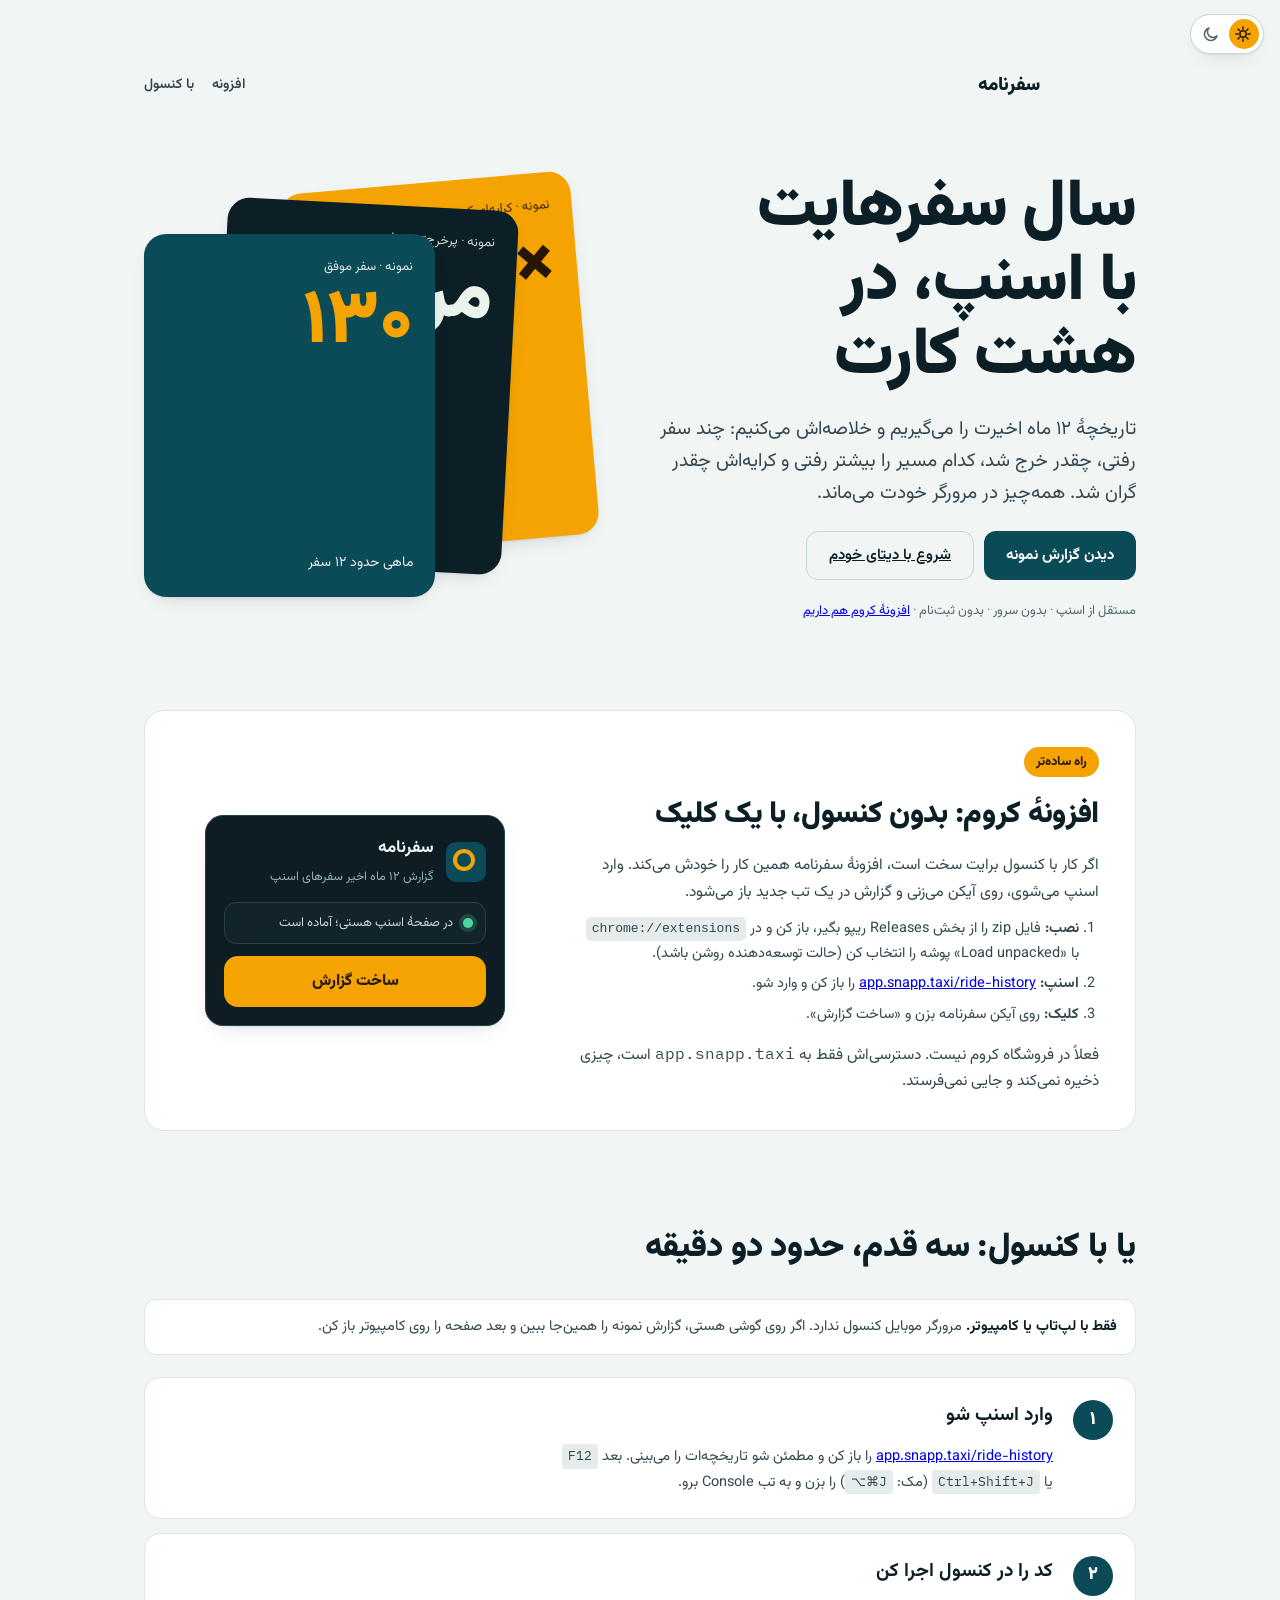
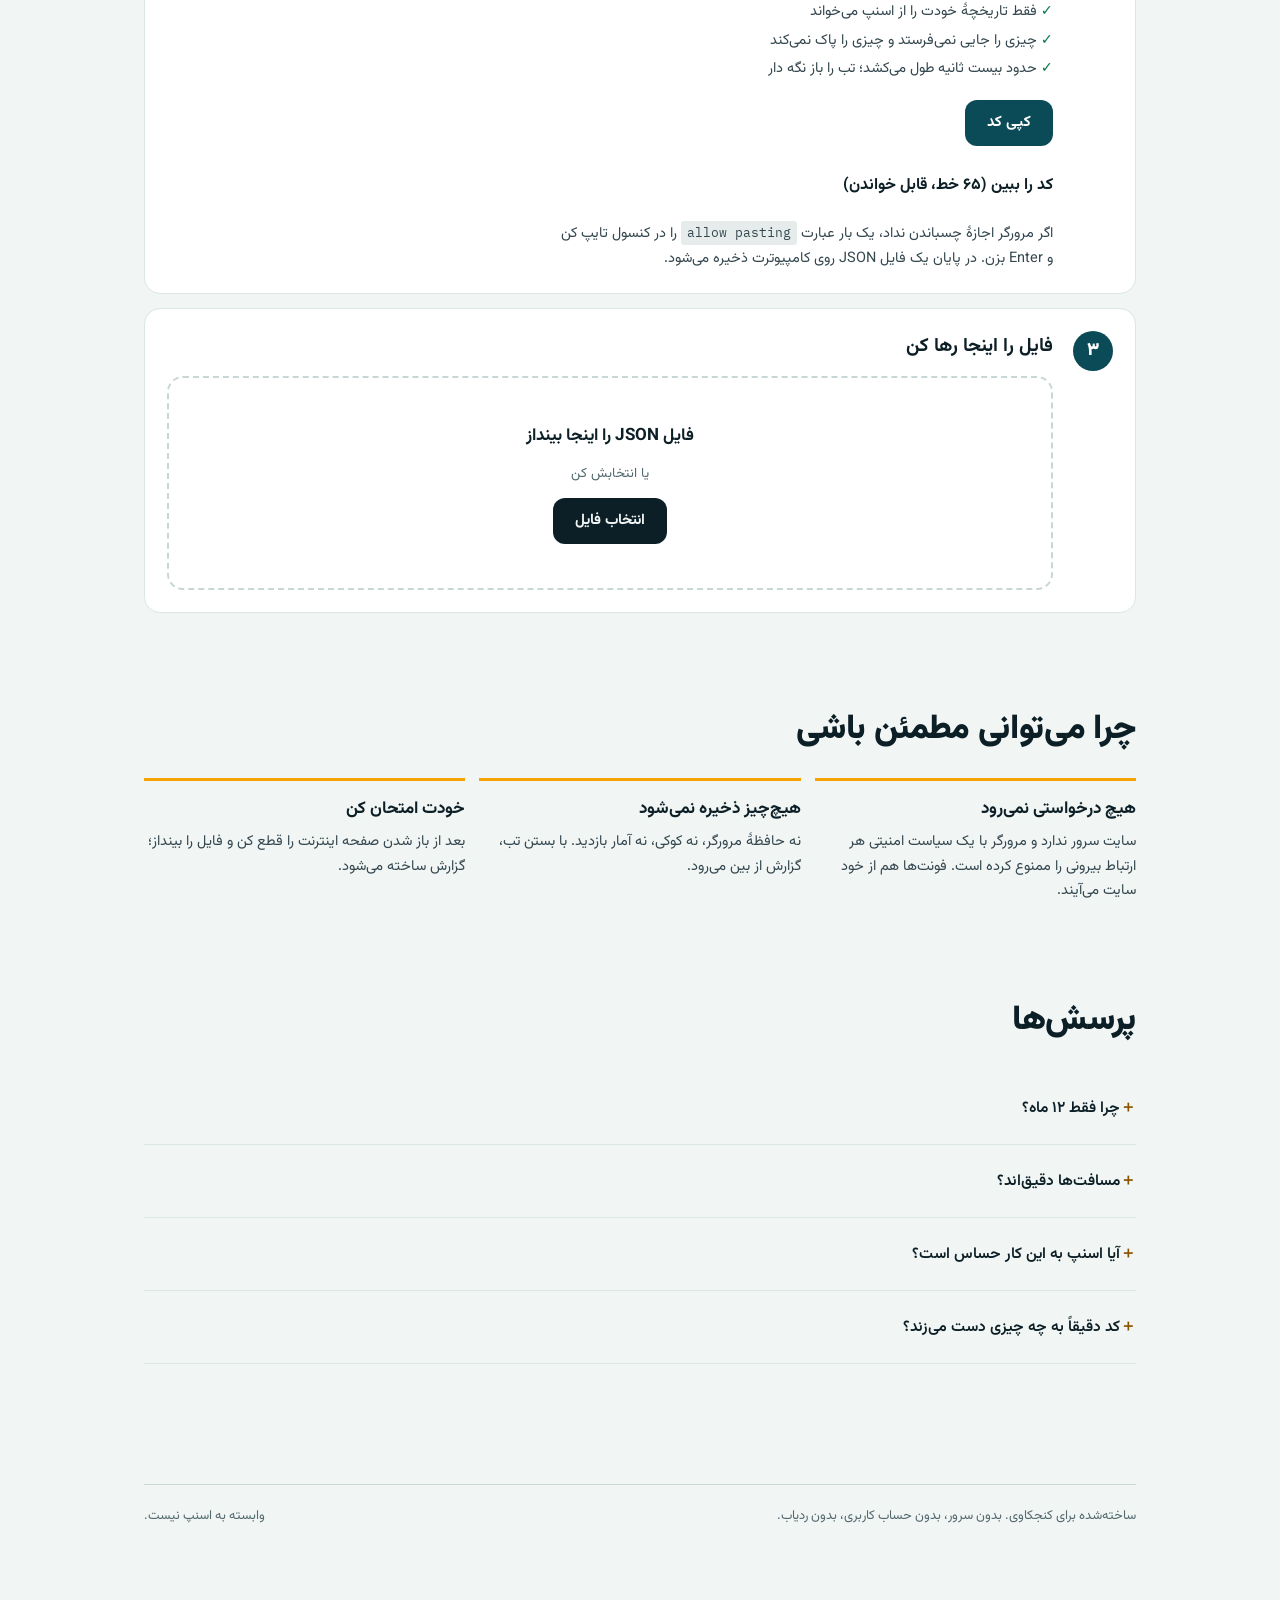
==== index.html @ e2757b5d "Initial commit" ====
<!doctype html>
<html lang="fa" dir="rtl">
<head>
<meta charset="utf-8">
<meta name="viewport" content="width=device-width, initial-scale=1">
<title>سفرنامهٔ اسنپ — گزارش کامل سفرهای تو</title>
<meta name="description" content="تاریخچهٔ کامل سفرهای اسنپ‌ات را در مرورگر خودت تحلیل کن: تورم کرایه، نقشه، ریتم هفته و مسیرهای تکراری. دیتا جایی فرستاده نمی‌شود.">
<meta name="color-scheme" content="light dark">
<meta property="og:title" content="سفرنامهٔ اسنپ">
<meta property="og:description" content="گزارش کامل سفرهای اسنپ، کاملاً در مرورگر خودت.">
<meta property="og:type" content="website">
<meta property="og:image" content="https://mehdihadizadeh.github.io/safarnameh-extension/branding/og.png">
<meta property="og:image:width" content="1200">
<meta property="og:image:height" content="630">
<meta name="twitter:card" content="summary_large_image">
<meta http-equiv="Content-Security-Policy" content="default-src 'none'; script-src 'self' file:; style-src 'self' 'unsafe-inline' file:; font-src 'self' data: file:; img-src 'self' data:; connect-src 'none'; form-action 'none'; base-uri 'none'">
<link rel="icon" type="image/svg+xml" href="data:image/svg+xml,%3Csvg xmlns=%22http://www.w3.org/2000/svg%22 viewBox=%220 0 128 128%22%3E%3Crect width=%22128%22 height=%22128%22 rx=%2228%22 fill=%22%230b4a57%22/%3E%3Crect x=%2253%22 y=%2224%22 width=%2222%22 height=%2211%22 rx=%223.5%22 fill=%22%23fff%22/%3E%3Cpath d=%22M30 70 L43 45 Q45 40 51 40 H77 Q83 40 85 45 L98 70 Z%22 fill=%22%23f4a300%22/%3E%3Crect x=%2212%22 y=%2264%22 width=%22104%22 height=%2234%22 rx=%2212%22 fill=%22%23f4a300%22/%3E%3Cpath d=%22M44 66 L51 49 H62 V66 Z M66 66 V49 H77 L84 66 Z%22 fill=%22%230b4a57%22/%3E%3Crect x=%2212%22 y=%2280%22 width=%22104%22 height=%224%22 fill=%22%23fff%22 opacity=%22.9%22/%3E%3Ccircle cx=%2236%22 cy=%2298%22 r=%2213%22 fill=%22%2307323c%22 stroke=%22%230b4a57%22 stroke-width=%226%22/%3E%3Ccircle cx=%2292%22 cy=%2298%22 r=%2213%22 fill=%22%2307323c%22 stroke=%22%230b4a57%22 stroke-width=%226%22/%3E%3Ccircle cx=%2236%22 cy=%2298%22 r=%224.5%22 fill=%22%23cfe7ea%22/%3E%3Ccircle cx=%2292%22 cy=%2298%22 r=%224.5%22 fill=%22%23cfe7ea%22/%3E%3C/svg%3E">
<link rel="stylesheet" href="assets/style.css">
</head>
<body>

<button class="theme-sw" id="theme-btn" type="button" role="switch" aria-checked="false" aria-label="حالت تیره"><svg class="ic ic-sun" viewBox="0 0 24 24" width="18" height="18" aria-hidden="true"><circle cx="12" cy="12" r="4.2" fill="none" stroke="currentColor" stroke-width="2"/><path d="M12 2.5v3M12 18.5v3M2.5 12h3M18.5 12h3M5.3 5.3l2.1 2.1M16.6 16.6l2.1 2.1M18.7 5.3l-2.1 2.1M7.4 16.6l-2.1 2.1" stroke="currentColor" stroke-width="2" stroke-linecap="round"/></svg><svg class="ic ic-moon" viewBox="0 0 24 24" width="18" height="18" aria-hidden="true"><path d="M20 14.5A8.5 8.5 0 1 1 9.5 4a7 7 0 0 0 10.5 10.5z" fill="none" stroke="currentColor" stroke-width="2" stroke-linejoin="round"/></svg><span class="knob"></span></button>
<div class="wrap">

  <!-- ══ landing ══════════════════════════════════════════ -->
  <div id="landing">

    <nav class="topbar" aria-label="سفرنامه">
      <span class="mark">سفرنامه</span>
      <a href="#extension">افزونه</a><a href="#start">با کنسول</a>
    </nav>

    <header class="hero">
      <div class="hero-copy">
        <h1>سال سفرهایت با اسنپ، در هشت کارت</h1>
        <p class="dek">تاریخچهٔ ۱۲ ماه اخیرت را می‌گیریم و خلاصه‌اش می‌کنیم: چند سفر رفتی، چقدر خرج شد، کدام مسیر را بیشتر رفتی و کرایه‌اش چقدر گران شد. همه‌چیز در مرورگر خودت می‌ماند.</p>
        <div class="cta-row">
          <button class="btn primary" id="try-demo">دیدن گزارش نمونه</button>
          <a class="btn ghost" href="#start">شروع با دیتای خودم</a>
        </div>
        <p class="fine">مستقل از اسنپ · بدون سرور · بدون ثبت‌نام · <a href="#extension">افزونهٔ کروم هم داریم</a></p>
      </div>
      <div class="hero-cards" aria-hidden="true">
        <div class="sample s-back"><span class="sk">نمونه · کرایه‌ای که</span><span class="sv">×۲٫۹</span></div>
        <div class="sample s-mid"><span class="sk">نمونه · پرخرج‌ترین ماه</span><span class="sv">مرداد</span></div>
        <div class="sample s-front"><span class="sk">نمونه · سفر موفق</span><span class="sv">۱۳۰</span><span class="ss">ماهی حدود ۱۲ سفر</span></div>
      </div>
    </header>

    <section class="extsec" id="extension">
      <div class="ext-copy">
        <span class="ext-tag">راه ساده‌تر</span>
        <h2>افزونهٔ کروم: بدون کنسول، با یک کلیک</h2>
        <p>اگر کار با کنسول برایت سخت است، افزونهٔ سفرنامه همین کار را خودش می‌کند. وارد اسنپ می‌شوی، روی آیکن می‌زنی و گزارش در یک تب جدید باز می‌شود.</p>
        <ol class="ext-steps">
          <li><b>نصب:</b> فایل zip را از بخش Releases ریپو بگیر، باز کن و در <code>chrome://extensions</code> با «Load unpacked» پوشه را انتخاب کن (حالت توسعه‌دهنده روشن باشد).</li>
          <li><b>اسنپ:</b> <a href="https://app.snapp.taxi/ride-history" target="_blank" rel="noopener">app.snapp.taxi/ride-history</a> را باز کن و وارد شو.</li>
          <li><b>کلیک:</b> روی آیکن سفرنامه بزن و «ساخت گزارش».</li>
        </ol>
        <p class="fine">فعلاً در فروشگاه کروم نیست. دسترسی‌اش فقط به <span class="mono" dir="ltr">app.snapp.taxi</span> است، چیزی ذخیره نمی‌کند و جایی نمی‌فرستد.</p>
        <a class="btn primary" id="ext-dl" href="#" hidden>دانلود افزونه</a>
      </div>
      <div class="ext-pop" aria-hidden="true">
        <div class="ep-brand"><i></i><div><b>سفرنامه</b><span>گزارش ۱۲ ماه اخیر سفرهای اسنپ</span></div></div>
        <div class="ep-status"><i></i>در صفحهٔ اسنپ هستی؛ آماده است</div>
        <div class="ep-btn">ساخت گزارش</div>
      </div>
    </section>

    <section id="start" class="flow">
      <h2>یا با کنسول: سه قدم، حدود دو دقیقه</h2>
      <p class="note"><b>فقط با لپ‌تاپ یا کامپیوتر.</b> مرورگر موبایل کنسول ندارد. اگر روی گوشی هستی، گزارش نمونه را همین‌جا ببین و بعد صفحه را روی کامپیوتر باز کن.</p>

      <ol class="steps">
        <li class="step">
          <span class="num">۱</span>
          <div class="body">
            <h3>وارد اسنپ شو</h3>
            <p><a href="https://app.snapp.taxi/ride-history" target="_blank" rel="noopener">app.snapp.taxi/ride-history</a> را باز کن و مطمئن شو تاریخچه‌ات را می‌بینی. بعد <code>F12</code> یا <code>Ctrl+Shift+J</code> (مک: <code>⌥⌘J</code>) را بزن و به تب Console برو.</p>
          </div>
        </li>
        <li class="step">
          <span class="num">۲</span>
          <div class="body">
            <h3>کد را در کنسول اجرا کن</h3>
            <ul class="trust">
              <li>فقط تاریخچهٔ خودت را از اسنپ می‌خواند</li>
              <li>چیزی را جایی نمی‌فرستد و چیزی را پاک نمی‌کند</li>
              <li>حدود بیست ثانیه طول می‌کشد؛ تب را باز نگه دار</li>
            </ul>
            <button class="btn primary copy-main" id="copy-btn">کپی کد</button>
            <details class="code"><summary>کد را ببین (۶۵ خط، قابل خواندن)</summary>
              <div class="codewrap"><pre id="code" class="mono"></pre></div>
            </details>
            <p class="cap">اگر مرورگر اجازهٔ چسباندن نداد، یک بار عبارت <code>allow pasting</code> را در کنسول تایپ کن و Enter بزن. در پایان یک فایل JSON روی کامپیوترت ذخیره می‌شود.</p>
          </div>
        </li>
        <li class="step">
          <span class="num">۳</span>
          <div class="body">
            <h3>فایل را اینجا رها کن</h3>
            <div class="drop" id="drop">
              <b>فایل JSON را اینجا بینداز</b>
              <span>یا انتخابش کن</span>
              <input type="file" id="file" accept=".json,application/json" hidden>
              <button class="btn" id="pick">انتخاب فایل</button>
              <p class="err" id="err" role="alert" hidden></p>
            </div>
          </div>
        </li>
      </ol>
    </section>

    <section class="trustband">
      <h2>چرا می‌توانی مطمئن باشی</h2>
      <div class="tb-grid">
        <div><b>هیچ درخواستی نمی‌رود</b><p>سایت سرور ندارد و مرورگر با یک سیاست امنیتی هر ارتباط بیرونی را ممنوع کرده است. فونت‌ها هم از خود سایت می‌آیند.</p></div>
        <div><b>هیچ‌چیز ذخیره نمی‌شود</b><p>نه حافظهٔ مرورگر، نه کوکی، نه آمار بازدید. با بستن تب، گزارش از بین می‌رود.</p></div>
        <div><b>خودت امتحان کن</b><p>بعد از باز شدن صفحه اینترنت را قطع کن و فایل را بینداز؛ گزارش ساخته می‌شود.</p></div>
      </div>
    </section>

    <section class="faq-sec">
      <h2>پرسش‌ها</h2>
      <div class="faq">
        <details>
          <summary>چرا فقط ۱۲ ماه؟</summary>
          <p>اسنپ سفرهای قدیمی‌تر از حدود یک سال را از سرور برنمی‌گرداند و هیچ ابزاری نمی‌تواند آن‌ها را بیاورد. عدد «سفرهای موفق» که خود اسنپ نشان می‌دهد کل عمر حساب است؛ اگر آن را داشته باشیم، پایین گزارش نشان داده می‌شود.</p>
        </details>
        <details>
          <summary>مسافت‌ها دقیق‌اند؟</summary>
          <p>تخمینی‌اند. API مسافت هر سفر را نمی‌دهد، پس فاصلهٔ خط مستقیم بین ایستگاه‌ها حساب می‌شود و در ۱٫۴ ضرب می‌شود؛ ضریبی که با عدد رسمی اسنپ تطبیق داده شده. روند در طول زمان درست است، حتی اگر عدد مطلق کمی فرق کند.</p>
        </details>
        <details>
          <summary>آیا اسنپ به این کار حساس است؟</summary>
          <p>این کد همان درخواستی را می‌زند که خود اپ می‌زند، با همان نشست تو، و فقط دیتای خودت را می‌خواند. با این حال شرایط استفادهٔ اسنپ ممکن است دسترسی خودکار را محدود کند؛ خودت آن را بخوان. سرعت کد عمداً کند است تا باری روی سرویس نگذارد.</p>
        </details>
        <details>
          <summary>کد دقیقاً به چه چیزی دست می‌زند؟</summary>
          <p>فقط <span class="mono" dir="ltr">localStorage</span> و <span class="mono" dir="ltr">sessionStorage</span> همان صفحهٔ اسنپ را می‌خواند تا توکن نشست را پیدا کند و با آن تاریخچه را بگیرد. چیزی نمی‌نویسد، چیزی پاک نمی‌کند و به دامنهٔ دیگری وصل نمی‌شود. کد کامل بالا قابل خواندن است.</p>
        </details>
      </div>
    </section>
  </div>

  <!-- ══ report ═══════════════════════════════════════════ -->
  <div id="report" hidden>

    <div class="toolbar">
      <span class="demo-flag" id="demo-flag" hidden>گزارش نمونه با دیتای ساختگی</span>
      <button class="btn ghost" id="restart">تحلیل یک فایل دیگر</button>
    </div>

    <div class="range" id="range" role="group" aria-label="بازهٔ گزارش"></div>
    <p class="note" id="range-note" role="status" hidden></p>

    <section class="reel-sec" aria-label="خلاصهٔ تاریخچه">
      <div class="reel" id="reel" tabindex="0" role="region" aria-label="کارت‌های خلاصه؛ با کلیدهای جهت‌نما ورق بزن"></div>
      <div class="reel-nav">
        <button class="rn" id="rn-prev" aria-label="کارت قبلی"><svg viewBox="0 0 24 24" width="22" height="22" aria-hidden="true"><path d="M9.5 5.5 16 12l-6.5 6.5" fill="none" stroke="currentColor" stroke-width="2.4" stroke-linecap="round" stroke-linejoin="round"/></svg></button>
        <div class="dots" id="dots" aria-hidden="true"></div>
        <button class="rn" id="rn-next" aria-label="کارت بعدی"><svg viewBox="0 0 24 24" width="22" height="22" aria-hidden="true"><path d="M14.5 5.5 8 12l6.5 6.5" fill="none" stroke="currentColor" stroke-width="2.4" stroke-linecap="round" stroke-linejoin="round"/></svg></button>
      </div>
      <a class="more" href="#full">تحلیل کامل <svg viewBox="0 0 24 24" width="18" height="18" aria-hidden="true"><path d="M6 9.5 12 15.5l6-6" fill="none" stroke="currentColor" stroke-width="2.4" stroke-linecap="round" stroke-linejoin="round"/></svg></a>
    </section>

    <header id="full" class="rhead">
      <h1 id="r-h1"></h1>
      <div class="metabar">
        <span>بازه: <b id="m-range"></b></span>
        <span>رکورد: <b id="m-rec"></b></span>
        <span>سفر موفق: <b id="m-ok"></b></span>
        <span>لغو شده: <b id="m-cx"></b></span>
      </div>
      <p class="life" id="life" hidden></p>
    </header>

    <section class="thesis">
      <div class="t-top">
        <div>
          <h2 id="thesis-h"></h2>
          <p class="route-line" id="route-desc"></p>
        </div>
        <div class="mult" id="route-mult"></div>
      </div>
      <div class="tape" id="tape"></div>
      <div class="tape-bars" id="tape-bars"></div>
      <p class="cap" id="thesis-cap" style="margin-top:16px"></p>
    </section>

    <section class="stats" id="stats"></section>

    <section id="spend">
      <div class="shead">
        <h2>هزینهٔ ماهانه</h2>
        <p class="snote">مجموع کرایهٔ پرداختی در هر ماه شمسی. رشد، ترکیبی از گرانی و تعداد سفر است.</p>
      </div>
      <figure>
        <div class="plot"><svg id="c-spend" viewBox="0 0 840 230" role="img" aria-label="نمودار میله‌ای هزینهٔ ماهانه"></svg></div>
        <figcaption class="cap">ستون آخر معمولاً ماه ناقص است.</figcaption>
      </figure>
    </section>


    <section>
      <div class="shead">
        <h2>تورم، بر حسب تومان به ازای هر کیلومتر</h2>
        <p class="snote">میانهٔ فصلی، فقط سفرهای شهری ۱ تا ۳۰ کیلومتر تا سفرهای بین‌شهری نمودار را منحرف نکنند.</p>
      </div>
      <figure>
        <div class="plot"><svg id="c-infl" viewBox="0 0 840 300" role="img" aria-label="نمودار خطی میانهٔ فصلی کرایه به ازای هر کیلومتر"></svg></div>
        <figcaption class="cap" id="infl-cap"></figcaption>
      </figure>
      <details class="table">
        <summary>جدول داده</summary>
        <div class="plot"><table id="infl-tbl"><thead><tr><th>فصل</th><th>تومان/کیلومتر</th><th>تعداد سفر</th><th>نسبت به فصل پایه</th></tr></thead><tbody></tbody></table></div>
      </details>
    </section>

    <section>
      <div class="shead">
        <h2>سبد ثابت</h2>
        <p class="snote">کریدورهای پرتکرار، رفت و برگشت با هم. مقایسهٔ <b>میانهٔ</b> کرایه در اولین و آخرین سال، نه دو سفر منفرد.</p>
      </div>
      <div class="baskets" id="baskets"></div>
    </section>

    <section>
      <div class="shead">
        <h2>نقشهٔ سفرها</h2>
        <p class="snote">هر خط یک سفر، هر دایره یک مکان پرتکرار. اندازهٔ دایره به تعداد دفعات است.</p>
      </div>
      <div class="maps" id="maps"></div>
      <div class="rank" id="places"></div>
      <div class="legend"><span class="dot" style="background:var(--s1)"></span> سفر مستقیم
        <span class="dot" style="background:var(--sodium-mark);margin-right:14px"></span> سفر دومقصده (مبدأ ← ایستگاه ← مقصد)</div>
    </section>

    <section id="sec-multi">
      <div class="shead">
        <h2>سفرهای دومقصده</h2>
        <p class="snote">وقتی یک ایستگاه میانی اضافه می‌کنی، سفر عملاً به یک سفر دیگر تبدیل می‌شود.</p>
      </div>
      <p class="lede" id="multi-line"></p>
      <div class="stats" id="multi-stats" style="grid-template-columns:repeat(4,1fr)"></div>
      <p class="snote" style="max-width:62ch">پرتکرارترین جفت‌مقصدها — مبدأ عوض می‌شود، ولی دو ایستگاه پایانی ثابت می‌مانند:</p>
      <div class="rank" id="multi-pairs"></div>
    </section>

    <section>
      <div class="shead">
        <h2>ریتم هفته</h2>
        <p class="snote">تعداد سفر در هر خانه از شبکهٔ روز × ساعت.</p>
      </div>
      <figure>
        <div class="heatwrap"><div class="heat" id="heat"></div></div>
        <figcaption class="legend">کم <i style="background:var(--q1)"></i><i style="background:var(--q2)"></i><i style="background:var(--q3)"></i><i style="background:var(--q4)"></i><i style="background:var(--q5)"></i><i style="background:var(--q6)"></i> زیاد</figcaption>
      </figure>
      <div class="cols">
        <figure>
          <div class="plot"><svg id="c-hour" viewBox="0 0 460 190" role="img" aria-label="نمودار میله‌ای سفر بر حسب ساعت شبانه‌روز"></svg></div>
          <figcaption class="cap">ساعت شبانه‌روز</figcaption>
        </figure>
        <figure>
          <div class="plot"><svg id="c-wday" viewBox="0 0 460 190" role="img" aria-label="نمودار میله‌ای سفر بر حسب روز هفته"></svg></div>
          <figcaption class="cap">روز هفته</figcaption>
        </figure>
      </div>
    </section>

    <section>
      <div class="shead">
        <h2>ناوگان</h2>
        <p class="snote">مدل خودرو در سفرهای موفق، و آماری از رانندگان.</p>
      </div>
      <div class="cols">
        <div class="rank" id="veh"></div>
        <div style="display:flex;flex-direction:column;gap:18px">
          <p class="lede" id="driver-line"></p>
          <div class="chips" id="rate-chips"></div>
          <p class="cap" id="rate-note"></p>
        </div>
      </div>
    </section>

    <section>
      <div class="shead">
        <h2>لغو</h2>
        <p class="snote">سهم سفرهایی که به مقصد نرسیدند.</p>
      </div>
      <div class="cols">
        <div class="rank" id="cx"></div>
        <div style="display:flex;flex-direction:column;gap:14px">
          <p class="lede">بیشترین احتمال لغو از سوی راننده در این ساعت‌ها بوده:</p>
          <div class="chips" id="cx-hours"></div>
        </div>
      </div>
    </section>

    <section>
      <div class="shead"><h2>چند عدد دیگر</h2></div>
      <div class="facts" id="facts"></div>
    </section>

    <footer class="method">
      <b>روش و محدودیت‌ها</b>
      <ul>
        <li>ترتیب ایستگاه‌ها در سفرهای دومقصده <span class="mono" dir="ltr">origin → destination → extra_destination</span> است و مسافت هر دو پا جداگانه حساب می‌شود.</li>
        <li>مسافت‌ها خط مستقیم‌اند، نه مسیر جاده. ضریب تخمینی مسیر واقعی ۱٫۴ است. نرخ‌های تومان‌بر‌کیلومتر بر پایهٔ خط مستقیم محاسبه شده‌اند، پس مطلقشان بالاتر از نرخ جاده است؛ روند در طول زمان درست است.</li>
        <li>اسنپ برای یک مکان ثابت هر بار مختصات کمی متفاوت ثبت می‌کند، پس نقاط با شعاع ۱۵۰ متر خوشه‌بندی می‌شوند و مسیرها بر پایهٔ خوشه شمرده می‌شوند، نه رشتهٔ آدرس.</li>
        <li>برای مقایسهٔ کرایه‌ها میانهٔ سالانه به کار رفته، نه اولین و آخرین سفر — مقایسهٔ دو سفر منفرد به نوسان یک سفر تکی وابسته است.</li>
        <li>مبلغ سفرهای لغوشده در API ثبت می‌شود ولی پرداخت نشده؛ در محاسبهٔ هزینه کنار گذاشته شده است.</li>
        <li>ماه‌ها و فصل‌ها شمسی‌اند و زمان‌ها به وقت محلیِ ثبت‌شدهٔ سرویس.</li>
      </ul>
    </footer>
  </div>

  <div class="sitefoot">
    <span>ساخته‌شده برای کنجکاوی. بدون سرور، بدون حساب کاربری، بدون ردیاب.</span>
    <span>وابسته به اسنپ نیست.</span>
  </div>
</div>

<div id="tip" role="status" aria-live="polite"></div>

<script src="assets/analyze.js"></script>
<script src="assets/report.js"></script>
<script src="assets/collector.js"></script>
<script src="assets/demo.js"></script>
<script src="assets/site.js"></script>
</body>
</html>
---- assets/style.css ----
@font-face{font-family:"Vazirmatn"; font-weight:100 900; font-style:normal; font-display:swap;
  src:url("fonts/Vazirmatn-var.woff2") format("woff2")}
@font-face{font-family:"IBM Plex Mono"; font-weight:400; font-style:normal; font-display:swap;
  src:url("fonts/ibm-plex-mono-latin-400-normal.woff2") format("woff2")}
@font-face{font-family:"IBM Plex Mono"; font-weight:600; font-style:normal; font-display:swap;
  src:url("fonts/ibm-plex-mono-latin-600-normal.woff2") format("woff2")}
:root{
  color-scheme: light;
  --paper:#f1f5f4; --card:#ffffff; --sunk:#e5eceb;
  --ink:#0c1f26; --ink-2:#34474f; --muted:#52696f;
  --rule:#c8d6d6; --hair:#dbe6e5;
  --sodium:#8a5300; --sodium-mark:#f4a300;
  --s1:#0e7c86;
  --q1:#dbf0f1; --q2:#b0e0e3; --q3:#7ccbd1; --q4:#46aeb7; --q5:#0e8f9a; --q6:#0a6872;
  --good:#0b7a4b; --crit:#c0392b;
  --btn:#0b4a57; --btn-fg:#fff; --btn-hover:#0e6070;
  --num-bg:#0b4a57; --num-fg:#fff; --dot-on:#0b4a57;
  --sl-green:#0b4a57; --sl-ink:#0e1d24; --sl-ink-bd:transparent;
  --shadow:0 1px 2px rgba(12,31,38,.06), 0 8px 24px -14px rgba(12,31,38,.28);
}
@media (prefers-color-scheme: dark){
  :root:not([data-theme="light"]){
    color-scheme: dark;
    --paper:#091317; --card:#12232a; --sunk:#0e1c22;
    --ink:#eef7f8; --ink-2:#bfd5d9; --muted:#93b1b7;
    --rule:#27414a; --hair:#1b313a;
    --sodium:#ffc04d; --sodium-mark:#ffb52e;
    --s1:#4fd6df;
    --q1:#123840; --q2:#17525c; --q3:#1d7380; --q4:#2a9fb0; --q5:#52cfdf; --q6:#9aeaf2;
    --crit:#ff8f80;
    --btn:#ffb52e; --btn-fg:#2a1a00; --btn-hover:#ffc65a;
    --num-bg:#ffb52e; --num-fg:#2a1a00; --dot-on:#ffb52e;
    --sl-green:#0f6a78; --sl-ink:#1a323c; --sl-ink-bd:#2d4b56;
    --shadow:0 1px 2px rgba(0,0,0,.5), 0 12px 32px -18px rgba(0,0,0,.9);
  }
}
:root[data-theme="dark"]{
  color-scheme: dark;
  --paper:#091317; --card:#12232a; --sunk:#0e1c22;
    --ink:#eef7f8; --ink-2:#bfd5d9; --muted:#93b1b7;
    --rule:#27414a; --hair:#1b313a;
    --sodium:#ffc04d; --sodium-mark:#ffb52e;
    --s1:#4fd6df;
    --q1:#123840; --q2:#17525c; --q3:#1d7380; --q4:#2a9fb0; --q5:#52cfdf; --q6:#9aeaf2;
    --crit:#ff8f80;
    --btn:#ffb52e; --btn-fg:#2a1a00; --btn-hover:#ffc65a;
    --num-bg:#ffb52e; --num-fg:#2a1a00; --dot-on:#ffb52e;
    --sl-green:#0f6a78; --sl-ink:#1a323c; --sl-ink-bd:#2d4b56;
    --shadow:0 1px 2px rgba(0,0,0,.5), 0 12px 32px -18px rgba(0,0,0,.9);
}
*{box-sizing:border-box}
html{scroll-behavior:smooth}
body{margin:0; background:var(--paper); color:var(--ink);
  font-family:"Vazirmatn", system-ui, -apple-system, "Segoe UI", sans-serif;
  font-size:16px; line-height:1.7;}
.mono{font-family:"IBM Plex Mono", ui-monospace, "SF Mono", Menlo, monospace}
[hidden]{display:none !important}
:focus-visible{outline:2px solid var(--sodium); outline-offset:2px}
@media (prefers-reduced-motion: reduce){*{transition:none!important; animation:none!important}}

.wrap{overflow-x:clip; max-width:1120px; margin:0 auto; padding:clamp(28px,5vw,68px) clamp(18px,4vw,44px) 96px;
  display:flex; flex-direction:column; gap:clamp(48px,7vw,86px)}
.eyebrow{font-family:"IBM Plex Mono",monospace; font-size:11.5px; font-weight:600;
  letter-spacing:.16em; color:var(--muted); text-transform:uppercase; direction:ltr; text-align:right}
h1{font-size:clamp(30px,5.4vw,54px); font-weight:900; line-height:1.18; letter-spacing:-.015em;
  margin:14px 0 0; text-wrap:balance; max-width:20ch}
.dek{font-size:clamp(16px,1.6vw,18.5px); color:var(--ink-2); max-width:58ch; margin:16px 0 0}
h2{font-size:clamp(20px,2.4vw,27px); font-weight:900; letter-spacing:-.01em; margin:0}
h3{margin:0; font-size:15px; font-weight:700}
section{display:flex; flex-direction:column; gap:22px}
.shead{display:flex; align-items:baseline; justify-content:space-between; gap:20px;
  flex-wrap:wrap; border-bottom:1px solid var(--rule); padding-bottom:12px}
.snote{font-size:13.5px; color:var(--muted); max-width:48ch}
.lede{font-size:16.5px; color:var(--ink-2); max-width:62ch; margin:0}
.cap{font-size:13px; color:var(--muted); max-width:64ch}

/* ── landing ─────────────────────────────── */
.hero-claims{display:grid; grid-template-columns:repeat(3,1fr); gap:1px;
  background:var(--rule); border:1px solid var(--rule); margin-top:34px}
@media(max-width:760px){.hero-claims{grid-template-columns:1fr}}
.claim{background:var(--paper); padding:20px; display:flex; flex-direction:column; gap:6px}
.claim b{font-size:15.5px; font-weight:700}
.claim span{font-size:13.5px; color:var(--muted)}

.steps{display:flex; flex-direction:column; gap:0}
.step{display:grid; grid-template-columns:auto 1fr; gap:8px 18px;
  padding:22px 0; border-bottom:1px solid var(--hair)}
.step:first-of-type{border-top:1px solid var(--hair)}
.step .num{font-family:"IBM Plex Mono",monospace; font-size:12px; font-weight:600;
  color:var(--sodium); padding-top:5px; letter-spacing:.08em}
.step .body{display:flex; flex-direction:column; gap:12px; min-width:0}
.step h3{font-size:17px}
.step p{margin:0; font-size:14.5px; color:var(--ink-2); max-width:62ch}
.step p code{font-family:"IBM Plex Mono",monospace; font-size:13px; background:var(--sunk);
  padding:1px 6px; border-radius:3px; direction:ltr; display:inline-block}

.codewrap{position:relative; background:var(--card); border:1px solid var(--hair); border-radius:3px}
.codewrap pre{margin:0; padding:16px 18px; overflow-x:auto; max-height:290px; direction:ltr;
  text-align:left; font-family:"IBM Plex Mono",monospace; font-size:12px; line-height:1.65;
  color:var(--ink-2); tab-size:2; unicode-bidi:plaintext}
.copy{position:absolute; inset-inline-end:10px; top:10px; z-index:2;
  font-family:"Vazirmatn",sans-serif; font-size:13px; font-weight:600; cursor:pointer;
  background:var(--ink); color:var(--paper); border:0; border-radius:3px; padding:7px 14px}
.copy:hover{opacity:.88}
.copy.done{background:var(--good); color:#06240a}

.drop{border:2px dashed var(--rule); border-radius:4px; background:var(--card);
  padding:clamp(26px,5vw,44px); text-align:center; display:flex; flex-direction:column;
  align-items:center; gap:12px; transition:border-color .15s, background .15s}
.drop.over{border-color:var(--sodium-mark); background:color-mix(in srgb,var(--sodium-mark) 7%, var(--card))}
.drop b{font-size:17px; font-weight:700}
.drop span{font-size:13.5px; color:var(--muted)}
.btn{font-family:"Vazirmatn",sans-serif; font-size:15px; font-weight:700; cursor:pointer;
  background:var(--ink); color:var(--paper); border:0; border-radius:3px; padding:11px 22px}
.btn:hover{opacity:.88}
.btn.ghost{background:transparent; color:var(--ink); border:1px solid var(--rule); font-weight:600}
.err{color:var(--crit); font-size:14px; font-weight:600}
.privacy{display:flex; gap:14px; align-items:flex-start; background:var(--sunk);
  border-inline-start:3px solid var(--good); padding:16px 18px; border-radius:3px}
.privacy p{margin:0; font-size:14px; color:var(--ink-2); max-width:70ch}
.faq{display:flex; flex-direction:column; gap:0}
.faq details{border-bottom:1px solid var(--hair); padding:14px 0}
.faq summary{cursor:pointer; font-size:15.5px; font-weight:600; list-style:none}
.faq summary::-webkit-details-marker{display:none}
.faq summary::before{content:"＋ "; color:var(--sodium)}
.faq details[open] summary::before{content:"－ "}
.faq p{margin:10px 0 0; font-size:14.5px; color:var(--ink-2); max-width:70ch}

/* ── report ──────────────────────────────── */
.metabar{display:flex; flex-wrap:wrap; gap:0 28px; margin-top:26px; padding-top:16px;
  border-top:1px solid var(--rule); font-size:13.5px; color:var(--muted)}
.metabar b{font-weight:700; color:var(--ink-2); font-variant-numeric:tabular-nums}
.demo-flag{background:var(--sodium-mark); color:#17180e; font-size:12.5px; font-weight:700;
  padding:8px 14px; border-radius:3px; display:inline-flex; align-items:center; gap:8px}
.toolbar{display:flex; gap:10px; flex-wrap:wrap; align-items:center}

.thesis{background:var(--card); border:1px solid var(--hair); border-radius:3px;
  padding:clamp(22px,3.4vw,34px); box-shadow:var(--shadow); gap:0; display:flex; flex-direction:column}
.t-top{display:flex; justify-content:space-between; align-items:flex-start;
  gap:24px; flex-wrap:wrap; margin-bottom:26px}
.thesis h2{font-size:clamp(19px,2.2vw,24px)}
.route-line{font-size:14px; color:var(--muted); margin:6px 0 0; max-width:52ch}
.mult{font-size:clamp(44px,7vw,72px); font-weight:900; color:var(--sodium);
  line-height:.92; letter-spacing:-.03em; white-space:nowrap}
.mult small{display:block; font-size:13px; font-weight:600;
  color:var(--muted); margin-top:8px}
.tape{display:grid; gap:2px}
.tick{background:var(--sunk); padding:14px 12px 12px; display:flex; flex-direction:column; gap:8px;
  border-top:2px solid var(--rule)}
.tick.last{border-top-color:var(--sodium-mark);
  background:color-mix(in srgb,var(--sodium-mark) 9%, var(--sunk))}
.tick .when{font-size:12px; color:var(--muted)}
.tick .fare{font-size:clamp(15px,1.9vw,21px); font-weight:700; letter-spacing:-.01em}
.tick .unit{font-size:11px; font-weight:400; color:var(--muted)}
.tape-bars{display:grid; gap:2px; margin-top:2px}
.tape-bars i{display:block; background:var(--s1); border-radius:0 0 3px 3px}
.tape-bars i.hot{background:var(--sodium-mark)}

.stats{display:grid; gap:1px; background:var(--rule);
  grid-template-columns:repeat(6,1fr); border:1px solid var(--rule)}
@media(max-width:940px){.stats{grid-template-columns:repeat(3,1fr)}}
@media(max-width:520px){.stats{grid-template-columns:repeat(2,1fr)}}
.stat{background:var(--paper); padding:18px 18px 16px; display:flex; flex-direction:column; gap:4px}
.stat .v{font-size:clamp(17px,2.1vw,24px); font-weight:900; letter-spacing:-.02em;
  line-height:1.2; overflow-wrap:anywhere}
.stat .k{font-size:12.5px; color:var(--muted)}
.stat .sub{font-size:11.5px; color:var(--muted); opacity:.85}

figure{margin:0; display:flex; flex-direction:column; gap:12px}
.plot{width:100%; overflow-x:auto}
svg{display:block; max-width:100%; height:auto}
.axis{font-size:12px; fill:var(--muted)}
.axis-fa{font-size:11px; fill:var(--muted)}
.grid{stroke:var(--hair); stroke-width:1}
.base{stroke:var(--rule); stroke-width:1}

.baskets{display:flex; flex-direction:column}
.basket{display:grid; grid-template-columns:1fr auto; gap:6px 20px; align-items:end;
  padding:16px 0; border-bottom:1px solid var(--hair)}
.basket:first-child{border-top:1px solid var(--hair)}
.b-name{font-size:14.5px; font-weight:500; line-height:1.45}
.b-name em{font-style:normal; color:var(--muted); font-size:13px; display:block; margin-top:2px}
.b-count{font-size:12.5px; color:var(--muted); white-space:nowrap}
.b-bars{grid-column:1/-1; display:flex; flex-direction:column; gap:5px; margin-top:6px}
.b-row{display:flex; align-items:center; gap:10px; font-size:12.5px}
.b-row .yr{color:var(--muted); width:84px; flex:none; font-size:12.5px}
.b-row{min-width:0}
.b-row .bar{display:block; height:14px; border-radius:3px; flex:0 1 auto; min-width:2px}
.b-row .amt{font-weight:600; font-variant-numeric:tabular-nums}
.b-row.a .bar{background:var(--q3)}
.b-row.b .bar{background:var(--q5)}

.maps{display:grid; grid-template-columns:repeat(auto-fit,minmax(280px,1fr)); gap:2px;
  background:var(--rule); border:1px solid var(--rule)}
.mapcell{background:var(--sunk); padding:16px 16px 12px; display:flex; flex-direction:column; gap:10px}
.mapcell .mnote{font-size:12.5px; color:var(--muted)}

.heat{display:grid; grid-template-columns:auto repeat(24,1fr); gap:2px; align-items:center;
  min-width:560px; direction:ltr}
.heat .rl{font-size:12px; color:var(--muted); padding-right:9px; text-align:right;
  white-space:nowrap; direction:rtl}
.heat .cl{font-size:11px; color:var(--muted); text-align:center}
.cell{aspect-ratio:1/1; border-radius:2px; background:var(--q1)}
.heatwrap{overflow-x:auto; padding-bottom:6px}
.legend{display:flex; align-items:center; gap:8px; font-size:12px; color:var(--muted); flex-wrap:wrap}
.legend i{width:22px; height:11px; border-radius:2px; display:block}

.cols{display:grid; grid-template-columns:repeat(auto-fit,minmax(260px,1fr)); gap:clamp(28px,4vw,48px)}
.rank{display:flex; flex-direction:column; gap:9px}
.rank .r{display:grid; grid-template-columns:minmax(88px,240px) 1fr auto; align-items:center;
  gap:10px; font-size:13.5px}
.rank .r .lab{white-space:nowrap; overflow:hidden; text-overflow:ellipsis}
.rank .r .track{height:12px; background:var(--sunk); border-radius:2px; overflow:hidden}
.rank .r .fill{display:block; height:100%; background:var(--s1); border-radius:2px}
.rank .r .n{font-variant-numeric:tabular-nums; color:var(--muted); font-size:12.5px; white-space:nowrap}

.chips{display:flex; flex-wrap:wrap; gap:8px}
.chip{border:1px solid var(--rule); border-radius:999px; padding:5px 12px; font-size:12.5px;
  color:var(--ink-2); display:flex; align-items:center; gap:7px; background:var(--card)}
.chip b{font-variant-numeric:tabular-nums; font-weight:700}
.dot{width:7px; height:7px; border-radius:50%; flex:none}

.facts{display:grid; grid-template-columns:repeat(3,1fr); gap:1px; background:var(--rule);
  border:1px solid var(--rule)}
@media(max-width:820px){.facts{grid-template-columns:repeat(2,1fr)}}
@media(max-width:520px){.facts{grid-template-columns:1fr}}
.fact{background:var(--card); padding:18px; display:flex; flex-direction:column; gap:6px}
.fact .fv{font-size:25px; font-weight:900; letter-spacing:-.02em; color:var(--sodium)}
.fact .fk{font-size:13.5px; color:var(--ink-2); line-height:1.5}

details.table{border-top:1px solid var(--hair); padding-top:10px}
details.table summary{cursor:pointer; font-size:13px; color:var(--muted); list-style:none}
details.table summary::-webkit-details-marker{display:none}
details.table summary::before{content:"▸ "; color:var(--sodium)}
details.table[open] summary::before{content:"▾ "}
table{border-collapse:collapse; margin-top:12px; font-size:13px; width:100%}
th,td{text-align:right; padding:6px 12px 6px 0; border-bottom:1px solid var(--hair);
  font-variant-numeric:tabular-nums}
th{color:var(--muted); font-weight:600; font-size:12px}
.method{font-size:13.5px; color:var(--muted); line-height:1.8; border-top:1px solid var(--rule);
  padding-top:20px; display:flex; flex-direction:column; gap:10px}
.method b{color:var(--ink-2); font-weight:700}
.method ul{margin:0; padding-right:20px; display:flex; flex-direction:column; gap:6px}
.sitefoot{border-top:1px solid var(--rule); padding-top:20px; font-size:13px; color:var(--muted);
  display:flex; justify-content:space-between; gap:16px; flex-wrap:wrap}
.sitefoot a{color:var(--sodium)}

#tip{position:fixed; z-index:50; pointer-events:none; opacity:0; transition:opacity .1s;
  background:var(--ink); color:var(--paper); padding:7px 11px; border-radius:4px; font-size:12.5px;
  line-height:1.5; white-space:nowrap; box-shadow:0 6px 20px -8px rgba(0,0,0,.5)}
#tip.on{opacity:1}
.hit{fill:transparent; cursor:crosshair}
.crosshair{stroke:var(--muted); stroke-width:1; stroke-dasharray:3 3; opacity:0}
.marker{fill:var(--s1); stroke:var(--card); stroke-width:2; opacity:0}

/* ── story cards: swipe row on phones, grid on desktop ── */
.story{display:grid; grid-template-columns:repeat(4,1fr); gap:12px}
@media(max-width:940px){.story{grid-template-columns:repeat(2,1fr)}}
@media(max-width:520px){
  .story{display:flex; overflow-x:auto; scroll-snap-type:x mandatory; gap:10px; padding-bottom:6px}
  .story .sc{flex:0 0 78%; scroll-snap-align:center}
}
.sc{background:var(--card); border:1px solid var(--hair); border-radius:14px; box-shadow:var(--shadow);
  padding:20px 18px; display:flex; flex-direction:column; gap:8px; min-height:168px}
.sc .sk{font-size:12.5px; color:var(--muted)}
.sc .sv{font-size:clamp(30px,4.4vw,46px); font-weight:900; letter-spacing:-.03em; line-height:1.05; color:var(--ink)}
.sc .sv small{font-size:.38em; font-weight:700; color:var(--muted); margin-inline-start:6px}
.sc .ss{font-size:13.5px; color:var(--ink-2); line-height:1.6; margin-top:auto}
.sc.hot .sv{color:var(--sodium)}
.life{border:1px dashed var(--rule); border-radius:12px; padding:14px 18px; font-size:13.5px; color:var(--ink-2); line-height:1.8}
.life b{color:var(--ink)}

.tape,.tape-bars{grid-auto-columns:minmax(0,1fr)}
.story:focus-visible{outline:2px solid var(--sodium); outline-offset:4px}
.note{background:var(--card); border:1px solid var(--hair); border-radius:12px; padding:14px 18px; font-size:14px; line-height:1.8; color:var(--ink-2)}
.note b{color:var(--ink)}
.trust{list-style:none; padding:0; margin:12px 0 0; display:grid; gap:6px; font-size:14.5px; color:var(--ink-2)}
.trust li::before{content:"✓ "; color:var(--good); font-weight:700}
details.code>summary{cursor:pointer; font-weight:700; padding:10px 0; min-height:44px; display:flex; align-items:center}
.faq summary{min-height:44px; display:flex; align-items:center}
.copy-main{margin:6px 0 4px; min-height:44px}
.copy-main.done{background:var(--good); color:#06240a}

/* ═══ redesign: landing + reel ═══════════════════════════ */
:root{--r:14px; --amber:#f4a300; --deep:#0b4a57; --deep-2:#0e6070}
.wrap{max-width:1080px; gap:clamp(40px,6vw,72px)}
#landing,#report{display:flex; flex-direction:column; gap:clamp(48px,7vw,88px)}
.eyebrow{display:none}
h1{max-width:16ch; margin:0}
.btn{border-radius:12px; min-height:46px; padding:11px 22px}
.btn.primary{background:var(--btn); color:var(--btn-fg)}
.btn.primary:hover{background:var(--btn-hover); opacity:1}
.btn.ghost{border:1.5px solid var(--rule)}
.drop{border-radius:var(--r)} .thesis,.codewrap,.privacy{border-radius:var(--r)}
.topbar{display:flex; justify-content:space-between; align-items:center; margin-bottom:-24px}
.topbar .mark{font-weight:900; font-size:19px}
.topbar a{font-size:14px; font-weight:600; color:var(--ink-2); text-decoration:none; min-height:44px; display:inline-flex; align-items:center}
.hero{display:grid; grid-template-columns:1.05fr .95fr; gap:clamp(28px,5vw,64px); align-items:center}
.hero-copy{display:flex; flex-direction:column; gap:20px}
.hero-copy h1{font-size:clamp(36px,6.6vw,66px); line-height:1.12}
.hero-copy .dek{margin:0; font-size:clamp(16px,1.7vw,19px)}
.cta-row{display:flex; gap:10px; flex-wrap:wrap}
.fine{margin:0; font-size:13px; color:var(--muted)}
.hero-cards{position:relative; min-height:clamp(300px,42vw,430px)}
.sample{position:absolute; width:66%; aspect-ratio:4/5; border-radius:22px; padding:22px;
  display:flex; flex-direction:column; gap:8px; box-shadow:var(--shadow)}
.sample .sk{font-size:13px; opacity:.85}
.sample .sv{font-size:clamp(44px,7vw,76px); font-weight:900; line-height:1}
.sample .ss{margin-top:auto; font-size:14px; opacity:.9}
.s-back{background:var(--amber); color:#241600; inset-inline-start:0; top:0; transform:rotate(-5deg)}
.s-mid{background:var(--ink); color:#eaf3ec; inset-inline-start:17%; top:5%; transform:rotate(3deg)}
.s-front{background:var(--sl-green); color:#fff; inset-inline-start:34%; top:12%}
.s-front .sv{color:var(--amber)}
@media(max-width:820px){.hero{grid-template-columns:1fr} .hero-cards{order:-1; min-height:250px} .sample{width:52%}
  .s-front{inset-inline-start:30%}}
.flow{gap:22px} .flow h2,.trustband h2,.faq-sec h2{font-size:clamp(24px,3vw,34px)}
.note{background:var(--card); border:1px solid var(--hair); border-radius:12px; padding:14px 18px; font-size:14.5px; line-height:1.8; color:var(--ink-2); margin:0}
.note b{color:var(--ink)}
ol.steps{list-style:none; padding:0; margin:0; display:flex; flex-direction:column; gap:14px}
.step{display:grid; grid-template-columns:44px 1fr; gap:6px 16px; padding:22px; background:var(--card);
  border:1px solid var(--hair); border-radius:var(--r)}
.step:first-of-type{border-top:1px solid var(--hair)}
.step .num{width:40px; height:40px; border-radius:50%; background:var(--num-bg); color:var(--num-fg); display:grid; place-items:center;
  font-family:"Vazirmatn"; font-size:18px; font-weight:900; padding:0; letter-spacing:0}
.step h3{font-size:19px}
.trust{list-style:none; padding:0; margin:0; display:grid; gap:4px; font-size:14.5px; color:var(--ink-2)}
.trust li::before{content:"✓ "; color:var(--good); font-weight:900}
.copy-main{align-self:flex-start}
.trustband{gap:20px}
.tb-grid{display:grid; grid-template-columns:repeat(3,1fr); gap:14px}
@media(max-width:760px){.tb-grid{grid-template-columns:1fr}}
.tb-grid>div{border-top:3px solid var(--amber); padding-top:14px}
.tb-grid b{font-size:17px} .tb-grid p{margin:6px 0 0; font-size:14.5px; color:var(--ink-2)}
.faq summary{min-height:44px; display:flex; align-items:center}

/* reel */
.reel-sec{display:flex; flex-direction:column; align-items:center; gap:14px}
.reel{display:flex; overflow-x:auto; scroll-snap-type:x mandatory; scrollbar-width:none; gap:12px;
  width:min(100%,460px); border-radius:28px}
.reel::-webkit-scrollbar{display:none}
.reel:focus-visible{outline:3px solid var(--amber); outline-offset:4px}
.slide{flex:0 0 100%; scroll-snap-align:center; aspect-ratio:4/5; max-height:78svh; border-radius:28px; padding:28px 26px;
  display:flex; flex-direction:column; gap:10px; position:relative; overflow:hidden}
.slide .sk{font-size:15px; font-weight:600; opacity:.85}
.slide .sv{font-size:clamp(52px,14vw,92px); font-weight:900; line-height:1.02; letter-spacing:-.02em; margin-block:auto 0; text-wrap:balance}
.slide .sv small{font-size:.3em; font-weight:700; margin-inline-start:10px; opacity:.8}
.slide .ss{font-size:16px; line-height:1.75; max-width:30ch; margin-bottom:26px}
.slide .idx{position:absolute; inset-inline-end:26px; bottom:20px; font-size:12px; opacity:.7}
.t-green{background:var(--sl-green); color:#fff} .t-green .sv{color:var(--amber)}
.t-ink{background:var(--sl-ink); color:#eaf3ec; border:1px solid var(--sl-ink-bd)} .t-ink .sv{color:#fff}
.t-amber{background:var(--amber); color:#241600}
.share{gap:12px} .share canvas{width:100%; max-height:46%; object-fit:contain; border-radius:12px; background:#0b4a57}
.share .opt{font-size:14px; display:flex; gap:8px; align-items:center; min-height:44px}
.share .btn.primary{background:var(--amber); color:#241600; align-self:flex-start}
.share .ss{margin:0; font-size:13px}
.reel-nav{display:flex; align-items:center; gap:16px}
.rn{width:48px; height:48px; border-radius:50%; border:1.5px solid var(--rule); background:var(--card); color:var(--ink); font-size:24px; cursor:pointer}
.dots{display:flex; gap:7px}
.dots i{width:8px; height:8px; border-radius:50%; background:var(--rule)}
.dots i.on{background:var(--dot-on); width:22px; border-radius:6px}
.more{font-weight:700; color:var(--ink-2); text-decoration:none; min-height:44px; display:inline-flex; align-items:center}
.rhead{display:flex; flex-direction:column}
.rhead h1{max-width:22ch; font-size:clamp(28px,4.6vw,46px)}
.demo-flag{background:var(--amber); color:#241600; border-radius:10px}
.sitefoot{display:flex; justify-content:space-between; flex-wrap:wrap; gap:8px; margin-top:48px; font-size:13px; color:var(--muted)}
.topbar .mark{color:var(--ink)}
.slide .sv{max-width:100%}
.slide.mid .sv{font-size:clamp(44px,11vw,72px)}
.slide.long .sv{font-size:clamp(34px,8.2vw,56px); line-height:1.15}
.slide.long .sv small{display:block; margin:6px 0 0; font-size:.42em}

svg text,.axis-fa{font-family:"Vazirmatn",sans-serif}
.axis-fa{font-size:12px}
button,input,select{font-family:inherit}
.theme-btn{position:absolute; inset-inline-start:14px; top:12px; z-index:50; min-height:44px; padding:0 16px;
  border-radius:999px; border:1.5px solid var(--rule); background:var(--card); color:var(--ink);
  font:600 14px "Vazirmatn",sans-serif; cursor:pointer; box-shadow:var(--shadow)}
.theme-btn:hover{border-color:var(--sodium-mark)}
.topbar{padding-inline-start:120px}

.slide .sv{margin-block:0}
.slide .viz{margin-top:auto; display:flex; align-items:flex-end; gap:3px; height:96px; margin-bottom:8px}
.slide .viz i{flex:1; background:currentColor; opacity:.32; border-radius:4px 4px 0 0; min-width:3px}
.slide .viz i.hi{opacity:1; background:var(--amber)}
.t-amber .viz i.hi{background:#241600}
.slide .rk{margin-top:auto; display:flex; flex-direction:column; gap:8px; margin-bottom:8px; font-size:14px}
.slide .rk div{display:grid; grid-template-columns:minmax(0,1fr) 38% auto; gap:10px; align-items:center}
.slide .rk span{overflow:hidden; text-overflow:ellipsis; white-space:nowrap}
.slide .rk i{height:8px; border-radius:4px; background:var(--amber); opacity:.8; display:block}
.slide .rk b{font-weight:700; min-width:2ch; text-align:end}
.slide .hint{font-size:13px; opacity:.75; margin-bottom:22px}
.slide .sv + .ss{margin-top:6px}
.slide .sk{margin-bottom:6px}

.slide .sk + .sv{margin-top:auto}
.maps{display:flex; flex-direction:column; gap:18px; background:none}
.mapcell{background:var(--card); border:1px solid var(--hair); border-radius:var(--r); padding:clamp(14px,2.4vw,22px); gap:14px}
.mhead{display:flex; justify-content:space-between; align-items:baseline; gap:12px; flex-wrap:wrap}
.mhead h3{font-size:18px} .mhead span{font-size:13.5px; color:var(--muted)}
.mapbody{display:grid; grid-template-columns:minmax(0,1.7fr) minmax(220px,1fr); gap:20px; align-items:start}
@media(max-width:820px){.mapbody{grid-template-columns:1fr}}
.mapsvg{width:100%; height:auto; display:block; border-radius:12px}
.map-bg{fill:var(--sunk)} .map-grid{stroke:var(--rule); stroke-width:1; opacity:.55}
.route{stroke:var(--s1); stroke-width:1.8; opacity:.3; fill:none}
.route.multi{stroke:var(--sodium-mark); stroke-width:2.2; opacity:.7; stroke-dasharray:6 4}
.pin{fill:var(--sodium-mark); stroke:var(--card); stroke-width:3}
.pin-s{fill:var(--s1); stroke:var(--card); stroke-width:1.5; opacity:.85}
.pin-n{font:800 14px "Vazirmatn",sans-serif; fill:#241600}
.map-sb{fill:var(--card); opacity:.92} .map-sbl{stroke:var(--ink); stroke-width:3; stroke-linecap:round}
.map-sbt{font:600 13px "Vazirmatn",sans-serif; fill:var(--ink)}
.mleg{display:flex; flex-direction:column; gap:8px}
.mleg-h{font-size:13px; font-weight:700; color:var(--muted)}
.mleg-i{display:grid; grid-template-columns:30px minmax(0,1fr) auto; gap:10px; align-items:center; font-size:14px; padding:6px 0; border-bottom:1px solid var(--hair)}
.mn{width:28px; height:28px; border-radius:50%; background:var(--sodium-mark); color:#241600; display:grid; place-items:center; font-size:14px; font-weight:800}
.mname{overflow:hidden; text-overflow:ellipsis; white-space:nowrap} .mc{color:var(--muted); font-size:13px}
.mkey{display:flex; flex-wrap:wrap; gap:6px 16px; font-size:13px; color:var(--ink-2); margin-top:6px}
.mkey i{display:inline-block; width:22px; height:0; vertical-align:middle; margin-inline-end:6px}
.k-route{border-top:3px solid var(--s1)} .k-multi{border-top:3px dashed var(--sodium-mark)}
.mhint{color:var(--muted); width:100%}
.tick .unit,.stat .sub,.tick .when{font-size:12.5px}
.stat .k{font-size:13px}

/* ═══ v3: turquoise + saffron, unified borders, richer cards ═════════ */
:root{--r:16px; --amber:#f4a300; --line:1px solid var(--hair)}

/* theme switch (light/dark only; starts from the system) */
.theme-sw{position:absolute; inset-inline-start:16px; top:14px; z-index:50; width:74px; height:40px; padding:0;
  border-radius:999px; border:1.5px solid var(--rule); background:var(--card); color:var(--muted); cursor:pointer;
  display:flex; align-items:center; justify-content:space-between; padding-inline:11px; box-shadow:var(--shadow)}
.theme-sw .ic{position:relative; z-index:2; transition:color .2s}
.theme-sw .knob{position:absolute; top:4px; inset-inline-start:4px; width:30px; height:30px; border-radius:50%;
  background:var(--amber); transition:transform .22s ease; z-index:1}
.theme-sw:not(.is-dark) .ic-sun{color:#2a1a00}
.theme-sw.is-dark .ic-moon{color:#2a1a00}
.theme-sw.is-dark .knob{transform:translateX(-34px)}
[dir=rtl] .theme-sw.is-dark .knob{transform:translateX(-34px)}
.theme-sw:hover{border-color:var(--amber)}
.topbar{padding-inline-start:96px}

/* unified surfaces */
.stats,.facts{background:none; border:0; gap:10px}
.stat,.fact{background:var(--card); border:var(--line); border-radius:var(--r); padding:18px}
.stat{padding:18px 18px 16px}
.tape{gap:8px} .tick{border:var(--line); border-top:3px solid var(--rule); border-radius:12px}
.tick.last{border-top-color:var(--amber)}
.tape-bars{gap:8px} .tape-bars i{border-radius:6px}
.tape-bars i.hot{background:var(--amber)}
figure{background:var(--card); border:var(--line); border-radius:var(--r); padding:clamp(12px,2vw,20px)}
figure .cap,figure figcaption{padding-inline:4px}
details.table{border:var(--line); border-radius:12px; padding:2px 14px; background:var(--card)}
details.table summary{min-height:44px; display:flex; align-items:center; cursor:pointer; font-weight:600}
.baskets{background:var(--card); border:var(--line); border-radius:var(--r); padding:4px clamp(14px,2.4vw,24px)}
.basket:first-child{border-top:0}
.rank{background:var(--card); border:var(--line); border-radius:var(--r); padding:16px}
.rank .r .track{border-radius:8px} .rank .r .fill{border-radius:8px}
.chip{background:var(--card)}
.thesis{border-radius:var(--r)}
.method{border:var(--line); border-radius:var(--r); padding:18px; background:var(--card)}
.legend{display:flex; flex-wrap:wrap; gap:6px 12px; align-items:center}
.shead{border-bottom:1px solid var(--hair)}
.heatwrap{background:var(--card); border:var(--line); border-radius:var(--r); padding:14px}

/* slides */
.slide{padding:22px 22px 24px; gap:8px; border:1px solid transparent}
.slide .top{display:flex; justify-content:space-between; align-items:center; gap:10px; margin-bottom:6px}
.slide .sk{display:inline-flex; align-items:center; font-size:14px; font-weight:700; padding:6px 14px; border-radius:999px;
  background:rgba(255,255,255,.14); margin:0; opacity:1}
.t-amber .sk{background:rgba(36,22,0,.12)}
.slide .idx{position:static; font-size:12.5px; opacity:.75}
.slide .sk + .sv,.slide .sv{margin-top:0}
.slide .art,.slide .ruler,.slide .viz,.slide .rk{margin-top:auto}
.slide .art{width:100%; height:auto; max-height:34%; color:#cfe8ec}
.slide .artpin{fill:var(--amber)}
.slide .sv{margin-top:6px}
.slide .vlab{display:flex; justify-content:space-between; font-size:12px; opacity:.7; margin-bottom:6px}
.slide .viz{margin-bottom:6px}
.slide .ss{font-size:16.5px; margin-bottom:12px; max-width:34ch}
.slide .num{font-variant-numeric:tabular-nums}
.chips2{display:flex; flex-wrap:wrap; gap:8px; margin-top:auto}
.chips2 span{display:inline-flex; align-items:baseline; gap:6px; padding:7px 12px; border-radius:12px; font-size:13px;
  background:rgba(255,255,255,.12)}
.t-amber .chips2 span{background:rgba(36,22,0,.1)}
.chips2 b{font-weight:800; font-size:14.5px}
.slide .hint{font-size:12.5px; opacity:.7; margin:2px 0 0}
.ruler{margin-bottom:8px}
.rtrack{height:10px; border-radius:6px; background:rgba(255,255,255,.18); overflow:hidden}
.rtrack i{display:block; height:100%; background:var(--amber); border-radius:6px; margin-inline-start:0}
.rl{display:flex; justify-content:space-between; font-size:12.5px; opacity:.75; margin-top:6px}
.rk em{font-style:normal; width:22px; height:22px; border-radius:50%; background:rgba(255,255,255,.16); display:grid; place-items:center; font-size:12px}
.slide .rk div{grid-template-columns:22px minmax(0,1fr) 34% auto}

/* share slide */
.share{gap:12px}
.share canvas{width:100%; height:auto; aspect-ratio:4/5; max-height:52%; object-fit:contain; border-radius:14px; background:#0b4a57; align-self:center; min-height:0}
.seg{display:flex; background:rgba(255,255,255,.1); border-radius:12px; padding:4px; gap:4px}
.seg button{flex:1; min-height:40px; border:0; border-radius:9px; background:transparent; color:inherit; font:600 13.5px "Vazirmatn",sans-serif; cursor:pointer}
.seg button[aria-pressed=true]{background:var(--amber); color:#241600}
.share .btn.primary{width:100%; justify-content:center}

/* nav */
.rn{display:grid; place-items:center; padding:0}
.more{gap:6px}

/* map: scale bar */
.map-sb{fill:var(--card); stroke:var(--rule); stroke-width:1; opacity:.96}
.map-sbl{stroke:var(--ink); stroke-width:2.5; stroke-linecap:round}
.map-sbt{font:700 14px "Vazirmatn",sans-serif; fill:var(--ink)}
.slide{aspect-ratio:auto; max-height:none; min-height:clamp(520px,72svh,640px); overflow:visible}
.reel{align-items:stretch}
.share canvas{max-height:none; width:100%}
details.table{padding:2px 14px 12px}

/* range chips */
.range{display:flex; flex-wrap:wrap; align-items:center; gap:8px; justify-content:center}
.range-l{font-size:13px; color:var(--muted); margin-inline-end:4px}
.range button{min-height:44px; padding:6px 16px; border-radius:999px; border:1.5px solid var(--rule); background:var(--card); color:var(--ink);
  font:600 14px "Vazirmatn",sans-serif; cursor:pointer; display:inline-flex; align-items:baseline; gap:8px}
.range button small{font-size:12px; color:var(--muted); font-weight:400}
.range button[aria-pressed=true]{background:var(--btn); color:var(--btn-fg); border-color:var(--btn)}
.range button[aria-pressed=true] small{color:inherit; opacity:.8}

/* extension promo */
.topbar{gap:18px; justify-content:flex-start} .topbar .mark{margin-inline-end:auto}
.extsec{display:grid; grid-template-columns:1.2fr .8fr; gap:clamp(20px,4vw,48px); align-items:center;
  background:var(--card); border:1px solid var(--hair); border-radius:20px; padding:clamp(20px,3.4vw,36px)}
@media(max-width:820px){.extsec{grid-template-columns:1fr}}
.ext-copy{display:flex; flex-direction:column; gap:12px; align-items:flex-start}
.ext-copy h2{font-size:clamp(22px,2.8vw,30px)}
.ext-copy p{margin:0; color:var(--ink-2); font-size:15.5px}
.ext-tag{background:var(--amber); color:#241600; font-weight:700; font-size:13px; padding:4px 12px; border-radius:999px}
.ext-steps{margin:0; padding-inline-start:20px; display:flex; flex-direction:column; gap:6px; font-size:14.5px; color:var(--ink-2)}
.ext-steps code{font-size:13px; background:var(--sunk); padding:1px 6px; border-radius:5px; direction:ltr; display:inline-block}
.ext-pop{width:min(100%,300px); justify-self:center; background:#0e1d24; color:#eef7f8; border-radius:18px; padding:18px;
  display:flex; flex-direction:column; gap:12px; box-shadow:var(--shadow); border:1px solid #27414a}
.ep-brand{display:flex; gap:12px; align-items:center}
.ep-brand>i{width:40px; height:40px; border-radius:10px; background:#0b4a57; position:relative; flex:none}
.ep-brand>i::after{content:""; position:absolute; inset-inline-end:7px; top:7px; width:14px; height:14px; border-radius:50%; border:4px solid var(--amber)}
.ep-brand b{display:block; font-size:17px} .ep-brand span{font-size:12.5px; color:#93b1b7}
.ep-status{display:flex; align-items:center; gap:10px; font-size:13px; background:#12232a; border:1px solid #27414a; border-radius:12px; padding:9px 12px; color:#bfd5d9}
.ep-status i{width:10px; height:10px; border-radius:50%; background:#4fd6a0; box-shadow:0 0 0 4px rgba(79,214,160,.2)}
.ep-btn{background:var(--amber); color:#2a1a00; text-align:center; font-weight:800; border-radius:14px; padding:12px}
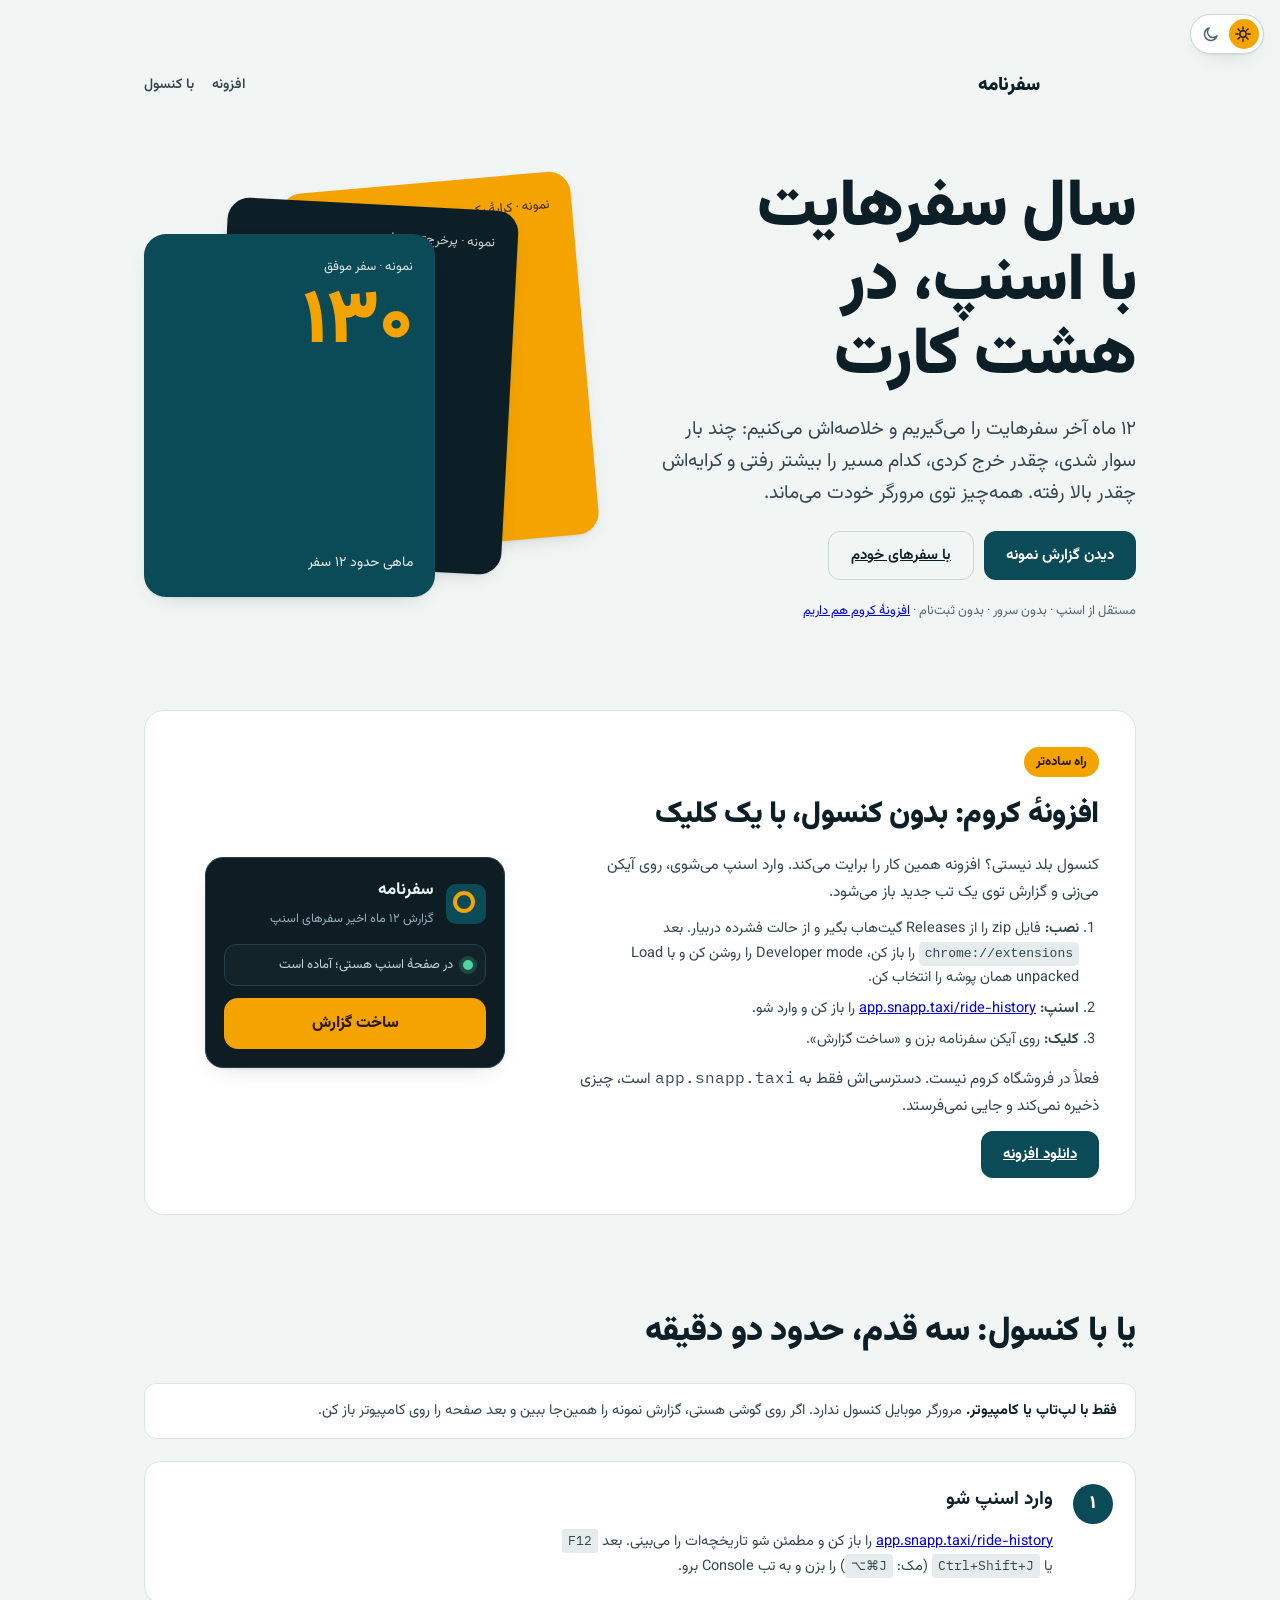
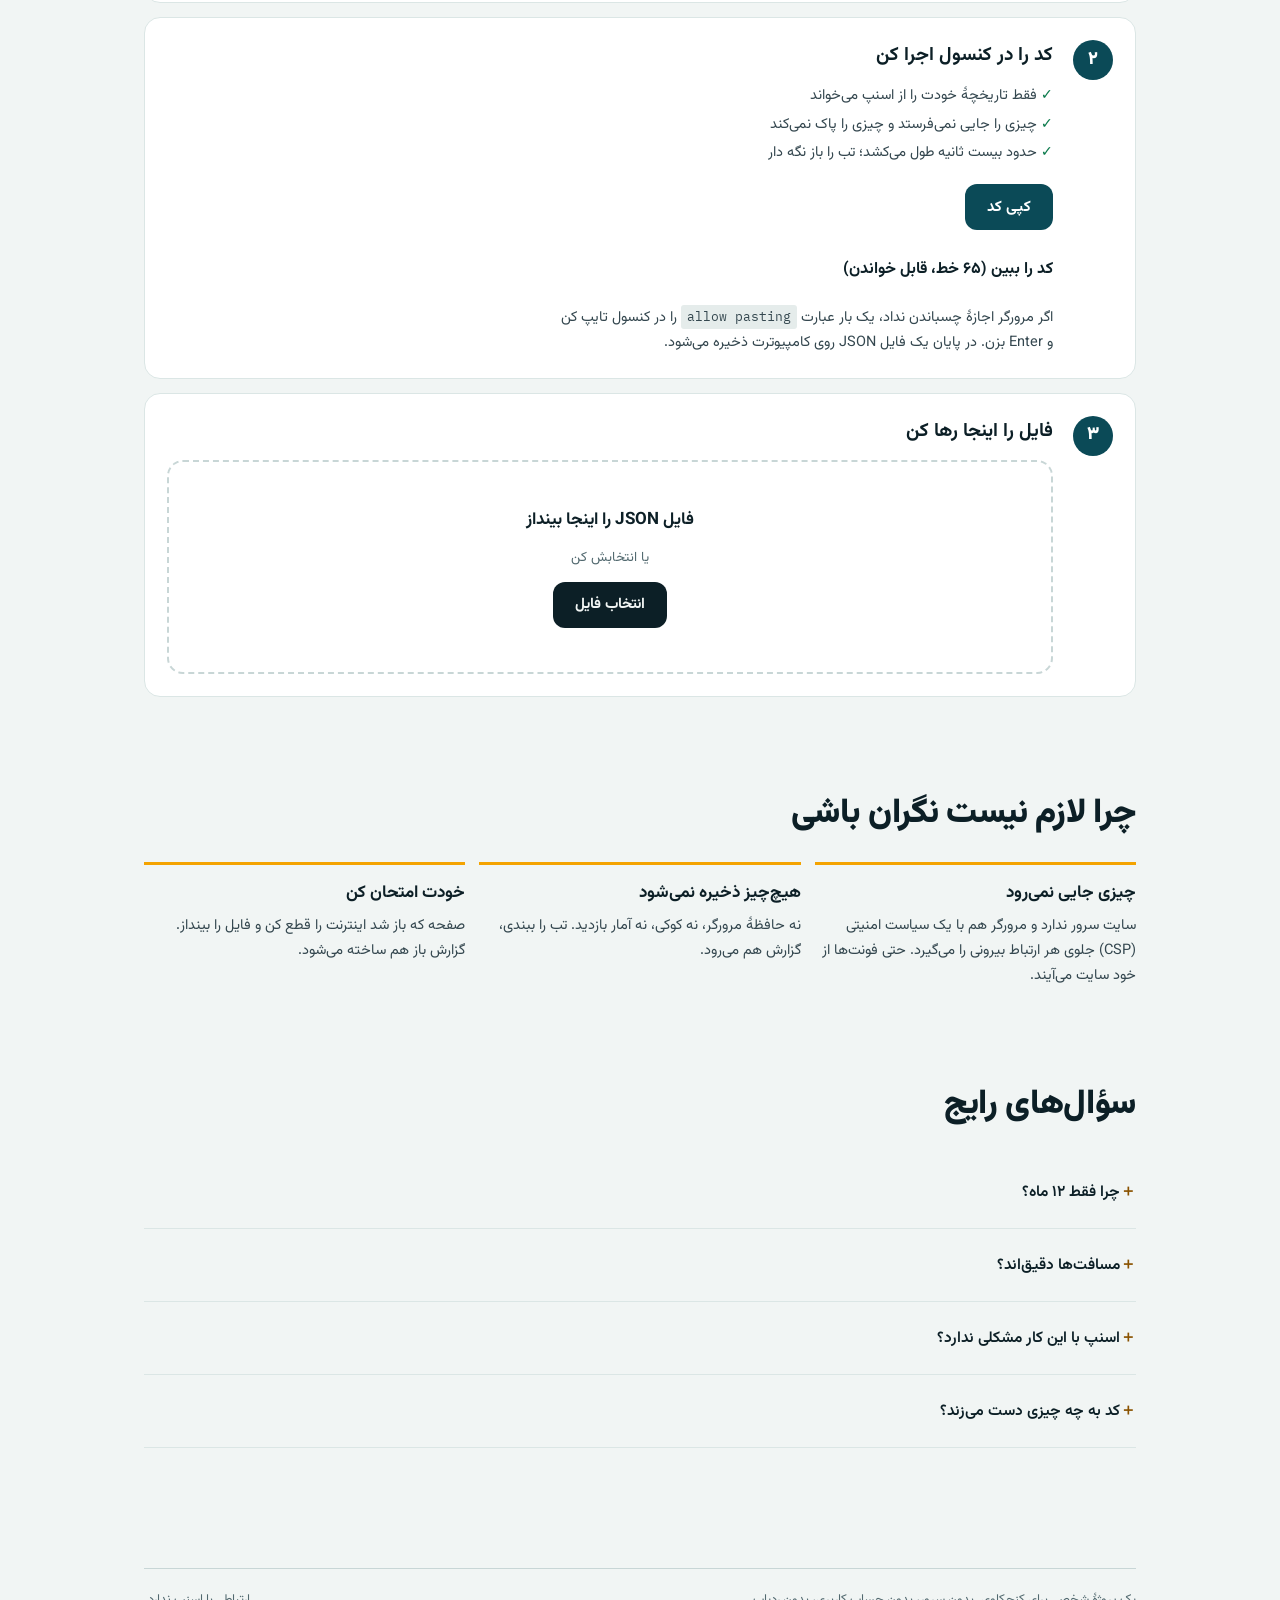
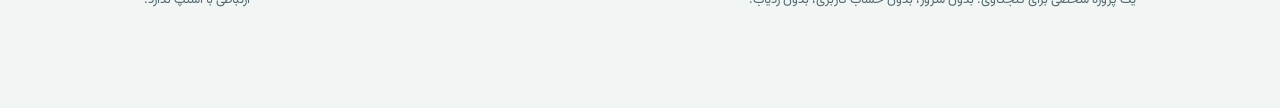
==== commit c420543e: "Rewrite UI copy in a casual tone, fix mobile issues, bump extension to 0.1.1" ====
--- a/index.html
+++ b/index.html
@@ -3,11 +3,11 @@
 <head>
 <meta charset="utf-8">
 <meta name="viewport" content="width=device-width, initial-scale=1">
-<title>سفرنامهٔ اسنپ — گزارش کامل سفرهای تو</title>
+<title>سفرنامه، گزارش سفرهای اسنپ‌ات</title>
 <meta name="description" content="تاریخچهٔ کامل سفرهای اسنپ‌ات را در مرورگر خودت تحلیل کن: تورم کرایه، نقشه، ریتم هفته و مسیرهای تکراری. دیتا جایی فرستاده نمی‌شود.">
 <meta name="color-scheme" content="light dark">
 <meta property="og:title" content="سفرنامهٔ اسنپ">
-<meta property="og:description" content="گزارش کامل سفرهای اسنپ، کاملاً در مرورگر خودت.">
+<meta property="og:description" content="سفرهای اسنپ‌ات توی یک گزارش. همه‌چیز توی مرورگر خودت می‌ماند.">
 <meta property="og:type" content="website">
 <meta property="og:image" content="https://mehdihadizadeh.github.io/safarnameh-extension/branding/og.png">
 <meta property="og:image:width" content="1200">
@@ -33,15 +33,15 @@
     <header class="hero">
       <div class="hero-copy">
         <h1>سال سفرهایت با اسنپ، در هشت کارت</h1>
-        <p class="dek">تاریخچهٔ ۱۲ ماه اخیرت را می‌گیریم و خلاصه‌اش می‌کنیم: چند سفر رفتی، چقدر خرج شد، کدام مسیر را بیشتر رفتی و کرایه‌اش چقدر گران شد. همه‌چیز در مرورگر خودت می‌ماند.</p>
+        <p class="dek">۱۲ ماه آخر سفرهایت را می‌گیریم و خلاصه‌اش می‌کنیم: چند بار سوار شدی، چقدر خرج کردی، کدام مسیر را بیشتر رفتی و کرایه‌اش چقدر بالا رفته. همه‌چیز توی مرورگر خودت می‌ماند.</p>
         <div class="cta-row">
           <button class="btn primary" id="try-demo">دیدن گزارش نمونه</button>
-          <a class="btn ghost" href="#start">شروع با دیتای خودم</a>
+          <a class="btn ghost" href="#start">با سفرهای خودم</a>
         </div>
         <p class="fine">مستقل از اسنپ · بدون سرور · بدون ثبت‌نام · <a href="#extension">افزونهٔ کروم هم داریم</a></p>
       </div>
       <div class="hero-cards" aria-hidden="true">
-        <div class="sample s-back"><span class="sk">نمونه · کرایه‌ای که</span><span class="sv">×۲٫۹</span></div>
+        <div class="sample s-back"><span class="sk">نمونه · کرایهٔ یک مسیر</span><span class="sv">×۲٫۹</span></div>
         <div class="sample s-mid"><span class="sk">نمونه · پرخرج‌ترین ماه</span><span class="sv">مرداد</span></div>
         <div class="sample s-front"><span class="sk">نمونه · سفر موفق</span><span class="sv">۱۳۰</span><span class="ss">ماهی حدود ۱۲ سفر</span></div>
       </div>
@@ -51,9 +51,9 @@
       <div class="ext-copy">
         <span class="ext-tag">راه ساده‌تر</span>
         <h2>افزونهٔ کروم: بدون کنسول، با یک کلیک</h2>
-        <p>اگر کار با کنسول برایت سخت است، افزونهٔ سفرنامه همین کار را خودش می‌کند. وارد اسنپ می‌شوی، روی آیکن می‌زنی و گزارش در یک تب جدید باز می‌شود.</p>
+        <p>کنسول بلد نیستی؟ افزونه همین کار را برایت می‌کند. وارد اسنپ می‌شوی، روی آیکن می‌زنی و گزارش توی یک تب جدید باز می‌شود.</p>
         <ol class="ext-steps">
-          <li><b>نصب:</b> فایل zip را از بخش Releases ریپو بگیر، باز کن و در <code>chrome://extensions</code> با «Load unpacked» پوشه را انتخاب کن (حالت توسعه‌دهنده روشن باشد).</li>
+          <li><b>نصب:</b> فایل zip را از Releases گیت‌هاب بگیر و از حالت فشرده دربیار. بعد <bdi dir="ltr"><code>chrome://extensions</code></bdi> را باز کن، <bdi dir="ltr">Developer mode</bdi> را روشن کن و با <bdi dir="ltr">Load unpacked</bdi> همان پوشه را انتخاب کن.</li>
           <li><b>اسنپ:</b> <a href="https://app.snapp.taxi/ride-history" target="_blank" rel="noopener">app.snapp.taxi/ride-history</a> را باز کن و وارد شو.</li>
           <li><b>کلیک:</b> روی آیکن سفرنامه بزن و «ساخت گزارش».</li>
         </ol>
@@ -112,32 +112,32 @@
     </section>
 
     <section class="trustband">
-      <h2>چرا می‌توانی مطمئن باشی</h2>
+      <h2>چرا لازم نیست نگران باشی</h2>
       <div class="tb-grid">
-        <div><b>هیچ درخواستی نمی‌رود</b><p>سایت سرور ندارد و مرورگر با یک سیاست امنیتی هر ارتباط بیرونی را ممنوع کرده است. فونت‌ها هم از خود سایت می‌آیند.</p></div>
-        <div><b>هیچ‌چیز ذخیره نمی‌شود</b><p>نه حافظهٔ مرورگر، نه کوکی، نه آمار بازدید. با بستن تب، گزارش از بین می‌رود.</p></div>
-        <div><b>خودت امتحان کن</b><p>بعد از باز شدن صفحه اینترنت را قطع کن و فایل را بینداز؛ گزارش ساخته می‌شود.</p></div>
+        <div><b>چیزی جایی نمی‌رود</b><p>سایت سرور ندارد و مرورگر هم با یک سیاست امنیتی (CSP) جلوی هر ارتباط بیرونی را می‌گیرد. حتی فونت‌ها از خود سایت می‌آیند.</p></div>
+        <div><b>هیچ‌چیز ذخیره نمی‌شود</b><p>نه حافظهٔ مرورگر، نه کوکی، نه آمار بازدید. تب را ببندی، گزارش هم می‌رود.</p></div>
+        <div><b>خودت امتحان کن</b><p>صفحه که باز شد اینترنت را قطع کن و فایل را بینداز. گزارش باز هم ساخته می‌شود.</p></div>
       </div>
     </section>
 
     <section class="faq-sec">
-      <h2>پرسش‌ها</h2>
+      <h2>سؤال‌های رایج</h2>
       <div class="faq">
         <details>
           <summary>چرا فقط ۱۲ ماه؟</summary>
-          <p>اسنپ سفرهای قدیمی‌تر از حدود یک سال را از سرور برنمی‌گرداند و هیچ ابزاری نمی‌تواند آن‌ها را بیاورد. عدد «سفرهای موفق» که خود اسنپ نشان می‌دهد کل عمر حساب است؛ اگر آن را داشته باشیم، پایین گزارش نشان داده می‌شود.</p>
+          <p>اسنپ سفرهای قدیمی‌تر از یک سال را دیگر نمی‌دهد، پس هیچ ابزاری نمی‌تواند آن‌ها را بیاورد. اگر عدد کل سفرهایت از روز اول (که خود اسنپ می‌دهد) در دسترس باشد، پایین گزارش می‌آید.</p>
         </details>
         <details>
           <summary>مسافت‌ها دقیق‌اند؟</summary>
-          <p>تخمینی‌اند. API مسافت هر سفر را نمی‌دهد، پس فاصلهٔ خط مستقیم بین ایستگاه‌ها حساب می‌شود و در ۱٫۴ ضرب می‌شود؛ ضریبی که با عدد رسمی اسنپ تطبیق داده شده. روند در طول زمان درست است، حتی اگر عدد مطلق کمی فرق کند.</p>
+          <p>نه، تخمینی‌اند. اسنپ مسافت هر سفر را نمی‌دهد، پس فاصلهٔ مستقیم بین ایستگاه‌ها را حساب می‌کنیم و در ۱٫۴ ضرب می‌کنیم (ضریبی که با عدد خود اسنپ جور شده). عدد کل ممکن است کمی فرق کند، ولی روند درست است.</p>
         </details>
         <details>
-          <summary>آیا اسنپ به این کار حساس است؟</summary>
-          <p>این کد همان درخواستی را می‌زند که خود اپ می‌زند، با همان نشست تو، و فقط دیتای خودت را می‌خواند. با این حال شرایط استفادهٔ اسنپ ممکن است دسترسی خودکار را محدود کند؛ خودت آن را بخوان. سرعت کد عمداً کند است تا باری روی سرویس نگذارد.</p>
+          <summary>اسنپ با این کار مشکلی ندارد؟</summary>
+          <p>نمی‌دانیم. کد همان درخواستی را می‌زند که خود اپ می‌زند، با نشست خودت، و فقط سفرهای خودت را می‌گیرد. ولی شرایط استفادهٔ اسنپ ممکن است دسترسی خودکار را محدود کرده باشد، پس خودت هم بخوانش. کد عمداً آرام می‌رود تا فشاری به سرویس نیاید.</p>
         </details>
         <details>
-          <summary>کد دقیقاً به چه چیزی دست می‌زند؟</summary>
-          <p>فقط <span class="mono" dir="ltr">localStorage</span> و <span class="mono" dir="ltr">sessionStorage</span> همان صفحهٔ اسنپ را می‌خواند تا توکن نشست را پیدا کند و با آن تاریخچه را بگیرد. چیزی نمی‌نویسد، چیزی پاک نمی‌کند و به دامنهٔ دیگری وصل نمی‌شود. کد کامل بالا قابل خواندن است.</p>
+          <summary>کد به چه چیزی دست می‌زند؟</summary>
+          <p>برای پیدا کردن توکن نشست، <span class="mono" dir="ltr">localStorage</span> و <span class="mono" dir="ltr">sessionStorage</span> همان صفحهٔ اسنپ را می‌خواند و با آن تاریخچه را می‌گیرد. چیزی نمی‌نویسد، چیزی پاک نمی‌کند و به هیچ دامنهٔ دیگری وصل نمی‌شود. کد کامل را بالاتر می‌توانی بخوانی.</p>
         </details>
       </div>
     </section>
@@ -193,34 +193,34 @@
     <section id="spend">
       <div class="shead">
         <h2>هزینهٔ ماهانه</h2>
-        <p class="snote">مجموع کرایهٔ پرداختی در هر ماه شمسی. رشد، ترکیبی از گرانی و تعداد سفر است.</p>
+        <p class="snote">کرایهٔ پرداختی در هر ماه. بالا رفتنش هم از گرانی می‌آید هم از بیشتر سفر رفتن.</p>
       </div>
       <figure>
         <div class="plot"><svg id="c-spend" viewBox="0 0 840 230" role="img" aria-label="نمودار میله‌ای هزینهٔ ماهانه"></svg></div>
-        <figcaption class="cap">ستون آخر معمولاً ماه ناقص است.</figcaption>
+        <figcaption class="cap">ماه آخر معمولاً کامل نیست.</figcaption>
       </figure>
     </section>
 
 
     <section>
       <div class="shead">
-        <h2>تورم، بر حسب تومان به ازای هر کیلومتر</h2>
-        <p class="snote">میانهٔ فصلی، فقط سفرهای شهری ۱ تا ۳۰ کیلومتر تا سفرهای بین‌شهری نمودار را منحرف نکنند.</p>
+        <h2>گرانی کرایه: تومان به ازای هر کیلومتر</h2>
+        <p class="snote">میانهٔ هر فصل. فقط سفرهای ۱ تا ۳۰ کیلومتری حساب شده‌اند تا بین‌شهری‌ها نمودار را به هم نزنند.</p>
       </div>
       <figure>
         <div class="plot"><svg id="c-infl" viewBox="0 0 840 300" role="img" aria-label="نمودار خطی میانهٔ فصلی کرایه به ازای هر کیلومتر"></svg></div>
         <figcaption class="cap" id="infl-cap"></figcaption>
       </figure>
       <details class="table">
-        <summary>جدول داده</summary>
-        <div class="plot"><table id="infl-tbl"><thead><tr><th>فصل</th><th>تومان/کیلومتر</th><th>تعداد سفر</th><th>نسبت به فصل پایه</th></tr></thead><tbody></tbody></table></div>
+        <summary>جدول عددها</summary>
+        <div class="plot"><table id="infl-tbl"><thead><tr><th>فصل</th><th>تومان/کیلومتر</th><th>تعداد سفر</th><th>نسبت به اولین فصل</th></tr></thead><tbody></tbody></table></div>
       </details>
     </section>
 
     <section>
       <div class="shead">
-        <h2>سبد ثابت</h2>
-        <p class="snote">کریدورهای پرتکرار، رفت و برگشت با هم. مقایسهٔ <b>میانهٔ</b> کرایه در اولین و آخرین سال، نه دو سفر منفرد.</p>
+        <h2>مسیرهای تکراری</h2>
+        <p class="snote">مسیرهایی که زیاد رفتی، رفت و برگشت با هم. کرایهٔ معمولی (<b>میانه</b>) اولین سال با آخرین سال مقایسه شده، نه فقط دو سفر.</p>
       </div>
       <div class="baskets" id="baskets"></div>
     </section>
@@ -228,7 +228,7 @@
     <section>
       <div class="shead">
         <h2>نقشهٔ سفرها</h2>
-        <p class="snote">هر خط یک سفر، هر دایره یک مکان پرتکرار. اندازهٔ دایره به تعداد دفعات است.</p>
+        <p class="snote">هر خط یک سفر است و هر دایره یک جای پرتکرار. دایره هرچه بزرگ‌تر، دفعات بیشتر.</p>
       </div>
       <div class="maps" id="maps"></div>
       <div class="rank" id="places"></div>
@@ -239,18 +239,18 @@
     <section id="sec-multi">
       <div class="shead">
         <h2>سفرهای دومقصده</h2>
-        <p class="snote">وقتی یک ایستگاه میانی اضافه می‌کنی، سفر عملاً به یک سفر دیگر تبدیل می‌شود.</p>
+        <p class="snote">با یک ایستگاه میانی، سفر عملاً یک سفر دیگر می‌شود.</p>
       </div>
       <p class="lede" id="multi-line"></p>
       <div class="stats" id="multi-stats" style="grid-template-columns:repeat(4,1fr)"></div>
-      <p class="snote" style="max-width:62ch">پرتکرارترین جفت‌مقصدها — مبدأ عوض می‌شود، ولی دو ایستگاه پایانی ثابت می‌مانند:</p>
+      <p class="snote" style="max-width:62ch">جفت‌مقصدهای پرتکرار. مبدأ عوض می‌شود ولی دو ایستگاه آخر ثابت می‌ماند:</p>
       <div class="rank" id="multi-pairs"></div>
     </section>
 
     <section>
       <div class="shead">
         <h2>ریتم هفته</h2>
-        <p class="snote">تعداد سفر در هر خانه از شبکهٔ روز × ساعت.</p>
+        <p class="snote">هر خانه یعنی چند سفر در آن روز و ساعت.</p>
       </div>
       <figure>
         <div class="heatwrap"><div class="heat" id="heat"></div></div>
@@ -270,8 +270,8 @@
 
     <section>
       <div class="shead">
-        <h2>ناوگان</h2>
-        <p class="snote">مدل خودرو در سفرهای موفق، و آماری از رانندگان.</p>
+        <h2>ماشین‌ها و راننده‌ها</h2>
+        <p class="snote">مدل ماشین سفرهایت و چند نکته دربارهٔ راننده‌ها.</p>
       </div>
       <div class="cols">
         <div class="rank" id="veh"></div>
@@ -286,12 +286,12 @@
     <section>
       <div class="shead">
         <h2>لغو</h2>
-        <p class="snote">سهم سفرهایی که به مقصد نرسیدند.</p>
+        <p class="snote">چند درصد درخواست‌ها به مقصد نرسید.</p>
       </div>
       <div class="cols">
         <div class="rank" id="cx"></div>
         <div style="display:flex;flex-direction:column;gap:14px">
-          <p class="lede">بیشترین احتمال لغو از سوی راننده در این ساعت‌ها بوده:</p>
+          <p class="lede">راننده‌ها بیشتر در این ساعت‌ها لغو کرده‌اند:</p>
           <div class="chips" id="cx-hours"></div>
         </div>
       </div>
@@ -303,21 +303,21 @@
     </section>
 
     <footer class="method">
-      <b>روش و محدودیت‌ها</b>
+      <b>این اعداد چطور حساب شده‌اند</b>
       <ul>
-        <li>ترتیب ایستگاه‌ها در سفرهای دومقصده <span class="mono" dir="ltr">origin → destination → extra_destination</span> است و مسافت هر دو پا جداگانه حساب می‌شود.</li>
-        <li>مسافت‌ها خط مستقیم‌اند، نه مسیر جاده. ضریب تخمینی مسیر واقعی ۱٫۴ است. نرخ‌های تومان‌بر‌کیلومتر بر پایهٔ خط مستقیم محاسبه شده‌اند، پس مطلقشان بالاتر از نرخ جاده است؛ روند در طول زمان درست است.</li>
-        <li>اسنپ برای یک مکان ثابت هر بار مختصات کمی متفاوت ثبت می‌کند، پس نقاط با شعاع ۱۵۰ متر خوشه‌بندی می‌شوند و مسیرها بر پایهٔ خوشه شمرده می‌شوند، نه رشتهٔ آدرس.</li>
-        <li>برای مقایسهٔ کرایه‌ها میانهٔ سالانه به کار رفته، نه اولین و آخرین سفر — مقایسهٔ دو سفر منفرد به نوسان یک سفر تکی وابسته است.</li>
-        <li>مبلغ سفرهای لغوشده در API ثبت می‌شود ولی پرداخت نشده؛ در محاسبهٔ هزینه کنار گذاشته شده است.</li>
-        <li>ماه‌ها و فصل‌ها شمسی‌اند و زمان‌ها به وقت محلیِ ثبت‌شدهٔ سرویس.</li>
+        <li>در سفرهای دومقصده، ترتیب ایستگاه‌ها <span class="mono" dir="ltr">origin → destination → extra_destination</span> است و مسافت هر دو پا جدا حساب می‌شود.</li>
+        <li>مسافت‌ها خط مستقیم‌اند نه مسیر جاده، و برای نزدیک شدن به مسیر واقعی در ۱٫۴ ضرب شده‌اند. تومان بر کیلومتر هم روی خط مستقیم حساب شده، پس از نرخ واقعی جاده بیشتر درمی‌آید؛ ولی روند درست است.</li>
+        <li>اسنپ برای یک مکان ثابت هر بار مختصات کمی متفاوت ثبت می‌کند. برای همین نقطه‌های نزدیک (تا ۱۵۰ متر) یکی حساب شده‌اند و مسیرها را با همین مکان‌ها می‌شماریم، نه با متن آدرس.</li>
+        <li>کرایه‌ها با میانهٔ سالانه مقایسه شده‌اند، نه اولین و آخرین سفر، چون یک سفر تکی می‌تواند اتفاقی گران یا ارزان باشد.</li>
+        <li>سفر لغوشده مبلغ دارد ولی پولش گرفته نشده، پس در هزینه نیامده.</li>
+        <li>ماه‌ها و فصل‌ها شمسی‌اند و ساعت‌ها همان است که اسنپ ثبت کرده.</li>
       </ul>
     </footer>
   </div>
 
   <div class="sitefoot">
-    <span>ساخته‌شده برای کنجکاوی. بدون سرور، بدون حساب کاربری، بدون ردیاب.</span>
-    <span>وابسته به اسنپ نیست.</span>
+    <span>یک پروژهٔ شخصی برای کنجکاوی. بدون سرور، بدون حساب کاربری، بدون ردیاب.</span>
+    <span>ارتباطی با اسنپ ندارد.</span>
   </div>
 </div>
 
--- a/assets/style.css
+++ b/assets/style.css
@@ -311,6 +311,8 @@
 .s-mid{background:var(--ink); color:#eaf3ec; inset-inline-start:17%; top:5%; transform:rotate(3deg)}
 .s-front{background:var(--sl-green); color:#fff; inset-inline-start:34%; top:12%}
 .s-front .sv{color:var(--amber)}
+/* back and mid cards are mostly covered; hide their big numbers so no orphan glyph peeks out */
+.s-back .sv,.s-mid .sv{visibility:hidden}
 @media(max-width:820px){.hero{grid-template-columns:1fr} .hero-cards{order:-1; min-height:250px} .sample{width:52%}
   .s-front{inset-inline-start:30%}}
 .flow{gap:22px} .flow h2,.trustband h2,.faq-sec h2{font-size:clamp(24px,3vw,34px)}
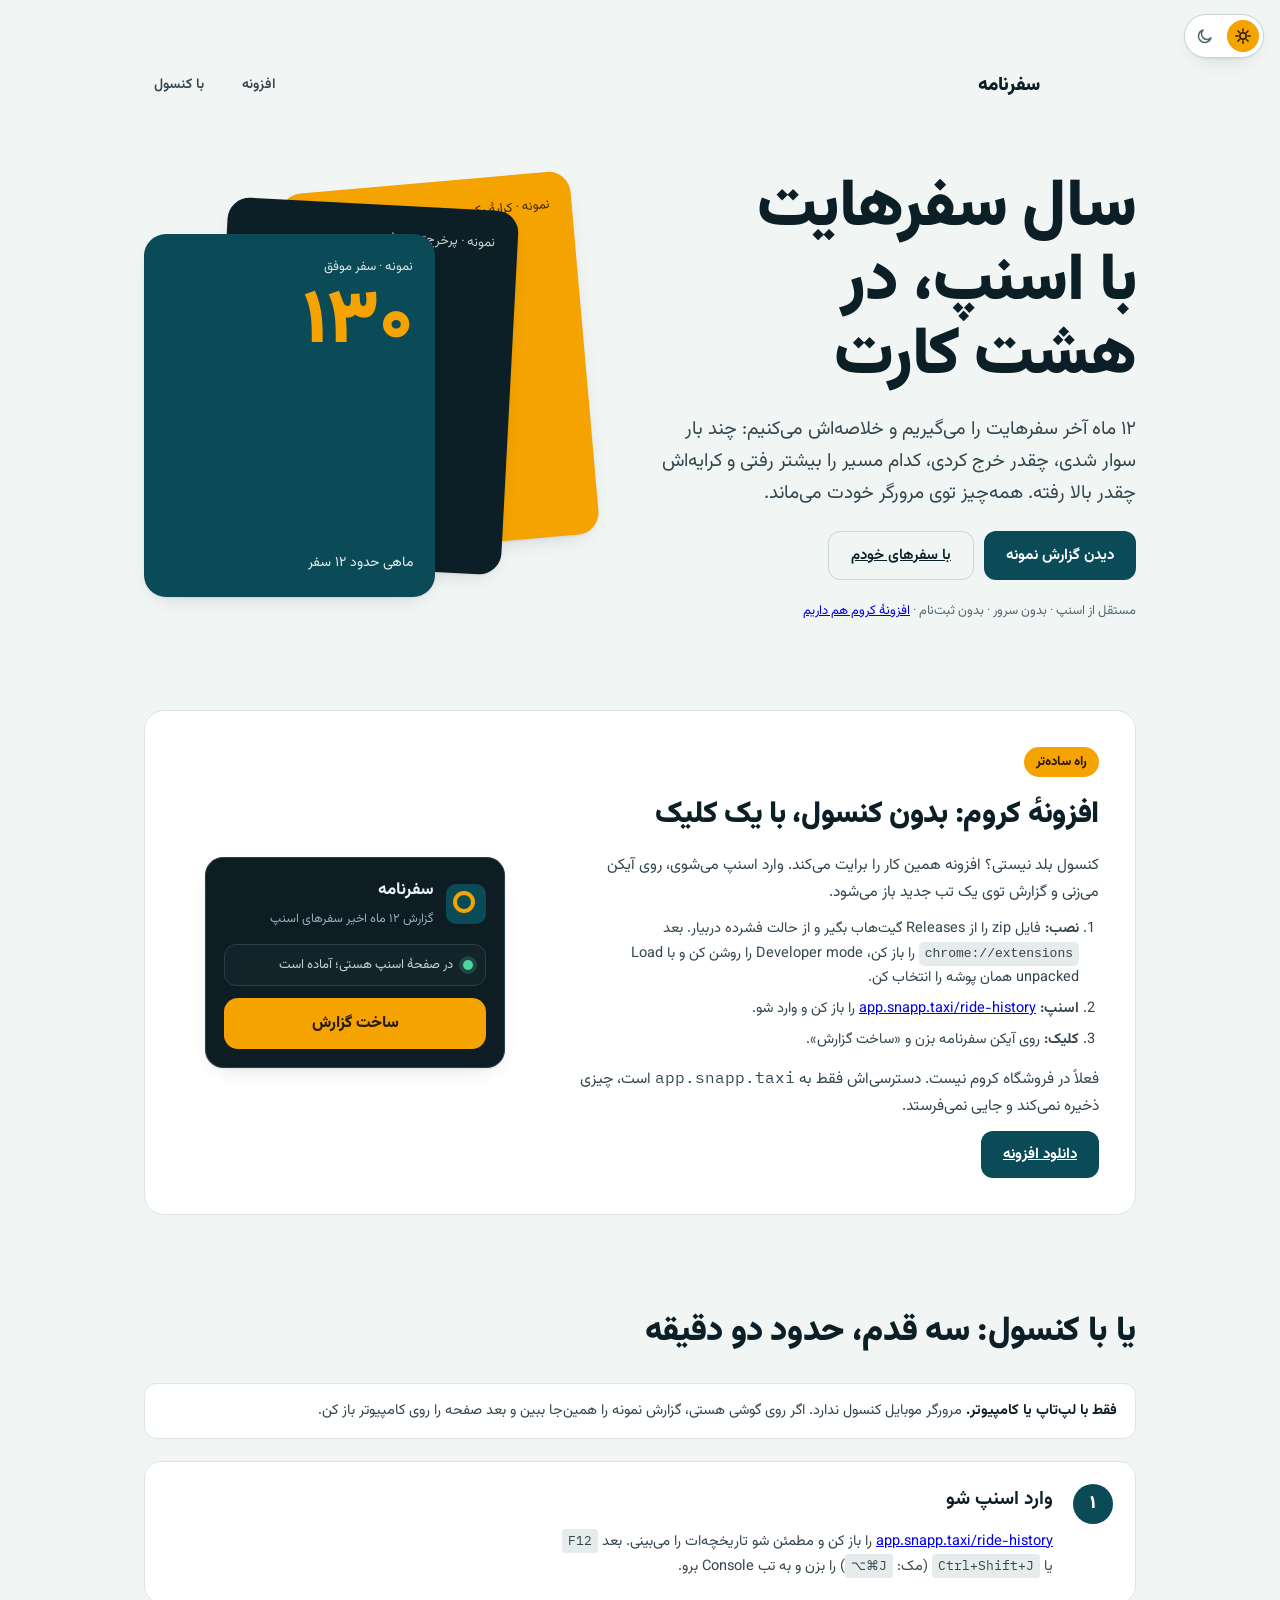
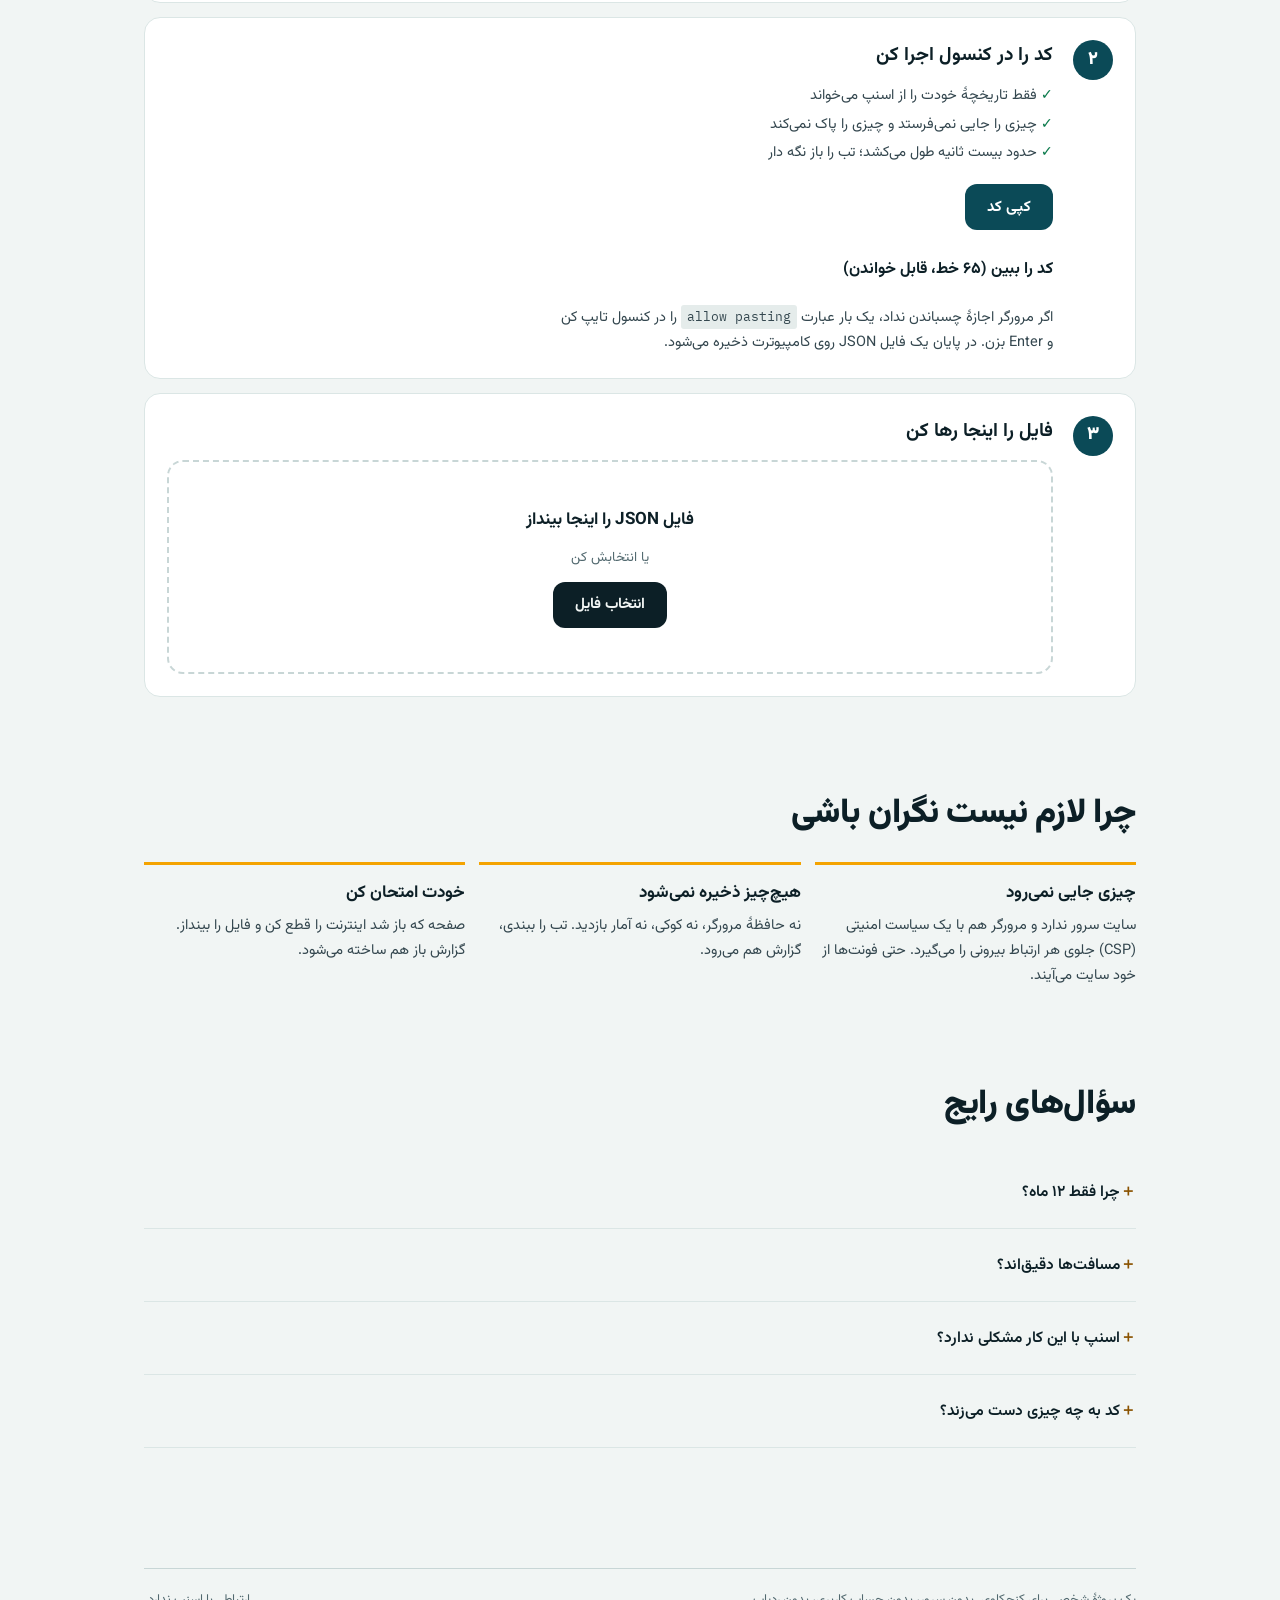
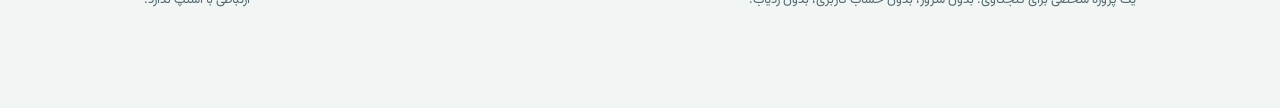
==== commit 50c860cb: "Fix mobile layout overflow, tap targets and map pin overlap" ====
--- a/index.html
+++ b/index.html
@@ -242,7 +242,7 @@
         <p class="snote">با یک ایستگاه میانی، سفر عملاً یک سفر دیگر می‌شود.</p>
       </div>
       <p class="lede" id="multi-line"></p>
-      <div class="stats" id="multi-stats" style="grid-template-columns:repeat(4,1fr)"></div>
+      <div class="stats s4" id="multi-stats"></div>
       <p class="snote" style="max-width:62ch">جفت‌مقصدهای پرتکرار. مبدأ عوض می‌شود ولی دو ایستگاه آخر ثابت می‌ماند:</p>
       <div class="rank" id="multi-pairs"></div>
     </section>
--- a/assets/style.css
+++ b/assets/style.css
@@ -541,3 +541,85 @@
 .ep-status{display:flex; align-items:center; gap:10px; font-size:13px; background:#12232a; border:1px solid #27414a; border-radius:12px; padding:9px 12px; color:#bfd5d9}
 .ep-status i{width:10px; height:10px; border-radius:50%; background:#4fd6a0; box-shadow:0 0 0 4px rgba(79,214,160,.2)}
 .ep-btn{background:var(--amber); color:#2a1a00; text-align:center; font-weight:800; border-radius:14px; padding:12px}
+
+/* ═══ mobile pass: no clipped content, 44px targets, safe spacing ═══ */
+.stats.s4{grid-template-columns:repeat(4,minmax(0,1fr))}
+.stats,.facts,.tape,.tape-bars{min-width:0}
+.stat,.fact,.tick{min-width:0}
+.theme-sw{height:44px; width:80px}
+.theme-sw .knob{top:5px; width:32px; height:32px}
+.theme-sw.is-dark .knob,[dir=rtl] .theme-sw.is-dark .knob{transform:translateX(-36px)}
+.topbar a{padding-inline:10px}
+.fine a,.cap a,.ext-steps a,.step p a{display:inline-block; padding-block:10px; margin-block:-10px}
+.btn{display:inline-flex; align-items:center; justify-content:center; text-align:center}
+.copy,.rn{min-height:44px}
+.rn{min-width:48px}
+details.code>summary,.faq summary{padding-inline-end:4px}
+@media(max-width:940px){.stats.s4{grid-template-columns:repeat(2,minmax(0,1fr))}}
+@media(max-width:820px){
+  .s-back .sk,.s-mid .sk{visibility:hidden}
+}
+@media(max-width:600px){
+  #report{padding-top:60px}
+  #landing .topbar{margin-bottom:-16px}
+  .toolbar{flex-direction:column; align-items:stretch}
+  .toolbar .btn,.toolbar .demo-flag{width:100%; justify-content:center}
+  .cta-row .btn{flex:1 1 100%}
+  .t-top{flex-direction:column; gap:14px}
+  .mult{font-size:clamp(40px,14vw,56px)}
+  .tape{grid-template-columns:repeat(2,minmax(0,1fr))!important; gap:8px}
+  .tape-bars{display:none!important}
+  .tick{position:relative; padding-bottom:22px}
+  .tick::after{content:""; position:absolute; inset-inline:12px; bottom:10px; height:6px; border-radius:3px;
+    background:var(--s1); width:calc(var(--h,40px) * 1.2)}
+  .tick.last::after{background:var(--amber)}
+  .tick:nth-child(odd):last-child{grid-column:1/-1}
+  .stats,.facts{gap:8px}
+  .stat,.fact{padding:14px}
+  .stat .v{font-size:clamp(16px,5.4vw,22px)}
+  .shead{flex-direction:column; align-items:flex-start; gap:6px}
+  .snote{max-width:none}
+  .baskets{padding-inline:14px}
+  .b-row .yr{width:64px}
+  .rank .r{grid-template-columns:minmax(72px,34%) minmax(0,1fr) auto}
+  .heat{min-width:440px}
+  .mapcell{padding:12px}
+  .mleg-i{padding:10px 0}
+  .method{padding:14px}
+  .sitefoot{flex-direction:column}
+  .range{justify-content:flex-start}
+  .range-l{width:100%}
+  .range button{flex:1 1 calc(50% - 8px); justify-content:center}
+  .reel{width:100%}
+  .slide{padding:20px 18px 22px}
+  .step{grid-template-columns:36px minmax(0,1fr); padding:16px; gap:6px 12px}
+  .step .num{width:34px; height:34px; font-size:16px}
+  .extsec{padding:18px}
+  .ext-copy .btn{align-self:stretch}
+  .codewrap pre{padding:14px 12px; font-size:11.5px}
+  .copy-main{align-self:stretch}
+  .drop .btn{align-self:stretch}
+}
+@media(max-width:380px){
+  .wrap{padding-inline:14px}
+  .hero-copy h1{font-size:clamp(30px,9.4vw,36px)}
+  .hero-cards{min-height:220px}
+}
+
+/* map: displaced badges keep a thin line back to their true spot */
+.pin{stroke-width:2}
+.pin-lead{stroke:var(--ink); stroke-width:1.2; opacity:.55}
+.pin-true{fill:var(--ink); stroke:var(--card); stroke-width:1}
+/* hero sample cards must not climb over the headline on phones */
+@media(max-width:820px){.hero-cards{overflow:visible; margin:6px 10px 30px; min-height:290px}
+  .sample{width:54%; padding:16px}
+  .s-back{inset-inline-start:2%; top:2%; transform:rotate(-4deg)}
+  .s-mid{inset-inline-start:17%; top:7%; transform:rotate(2deg)}
+  .s-front{inset-inline-start:30%; top:13%}}
+
+/* range chips: center label, name and count on one line */
+.range{align-items:center}
+.range-l{line-height:1; display:inline-flex; align-items:center; min-height:44px}
+.range button{align-items:center; line-height:1; padding-block:0; min-height:44px}
+.range button small{display:inline-flex; align-items:center; line-height:1}
+.range button,.range-l{padding-top:3px}
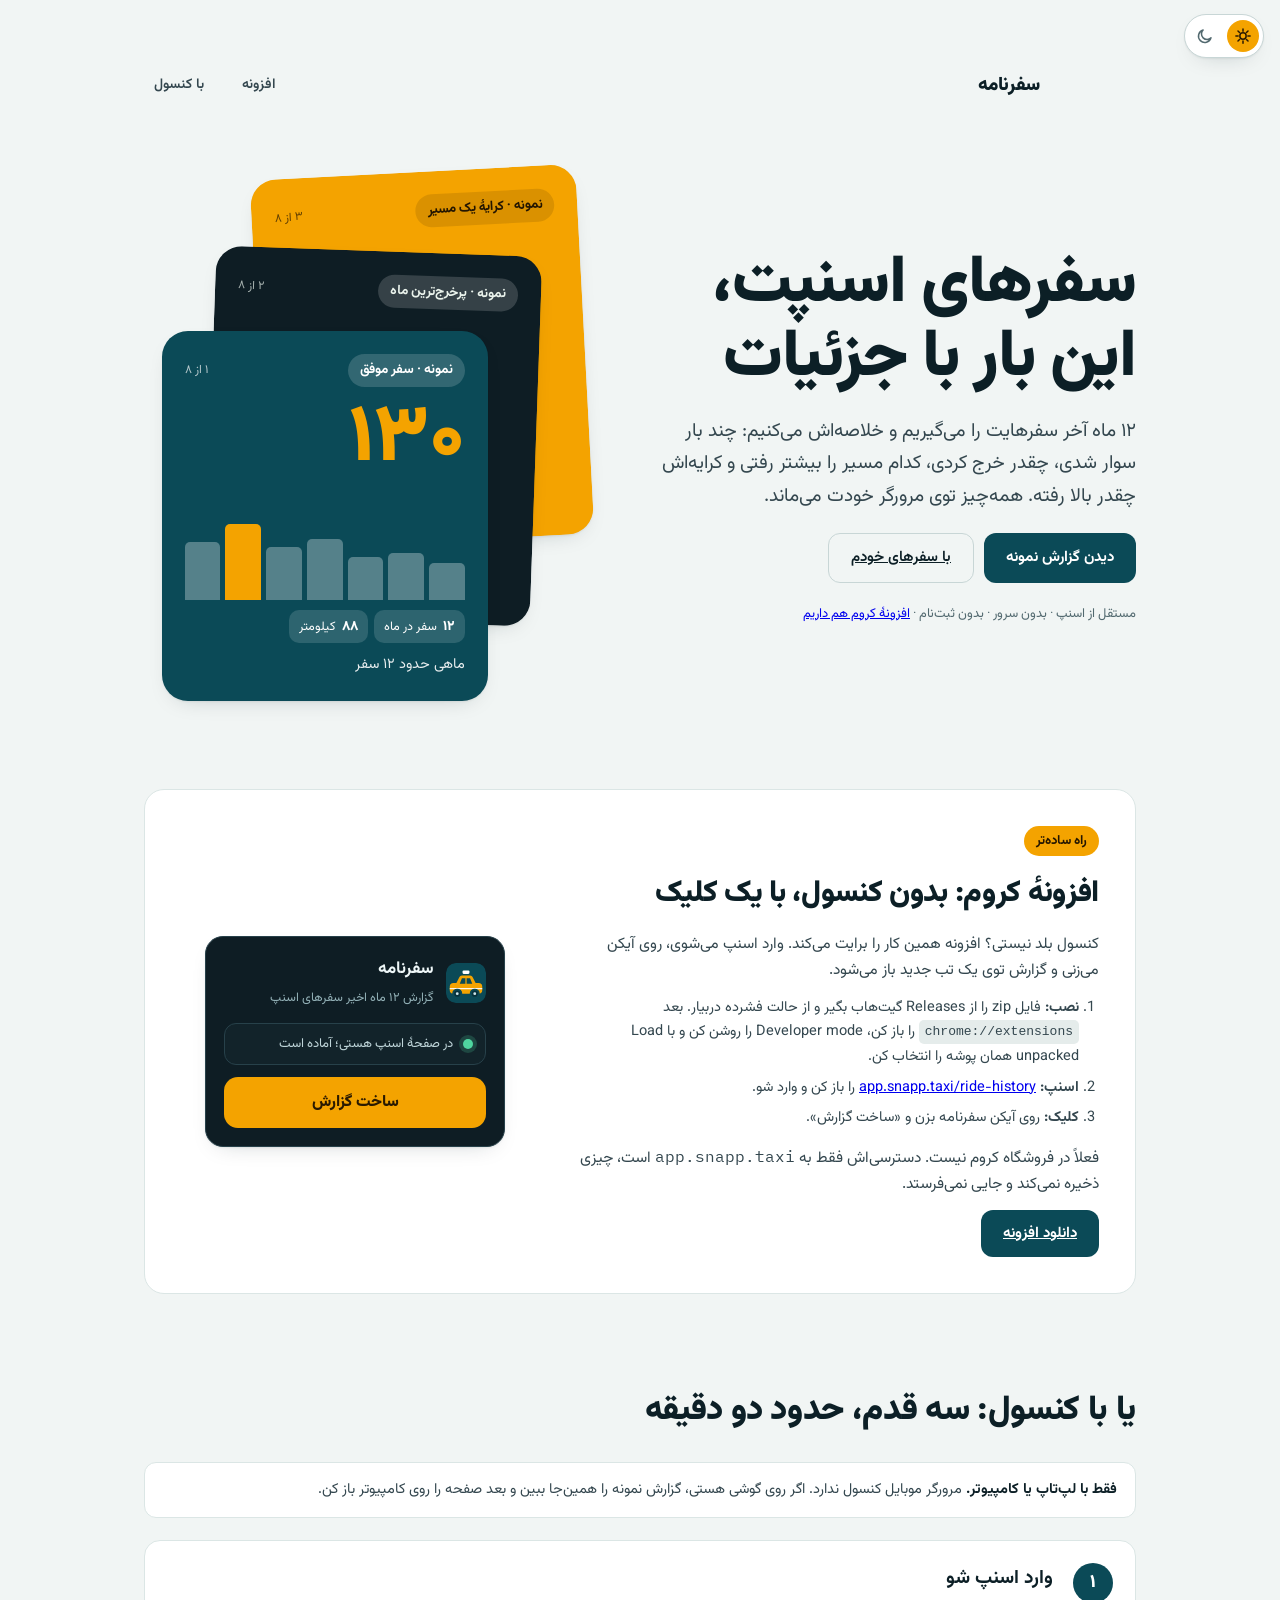
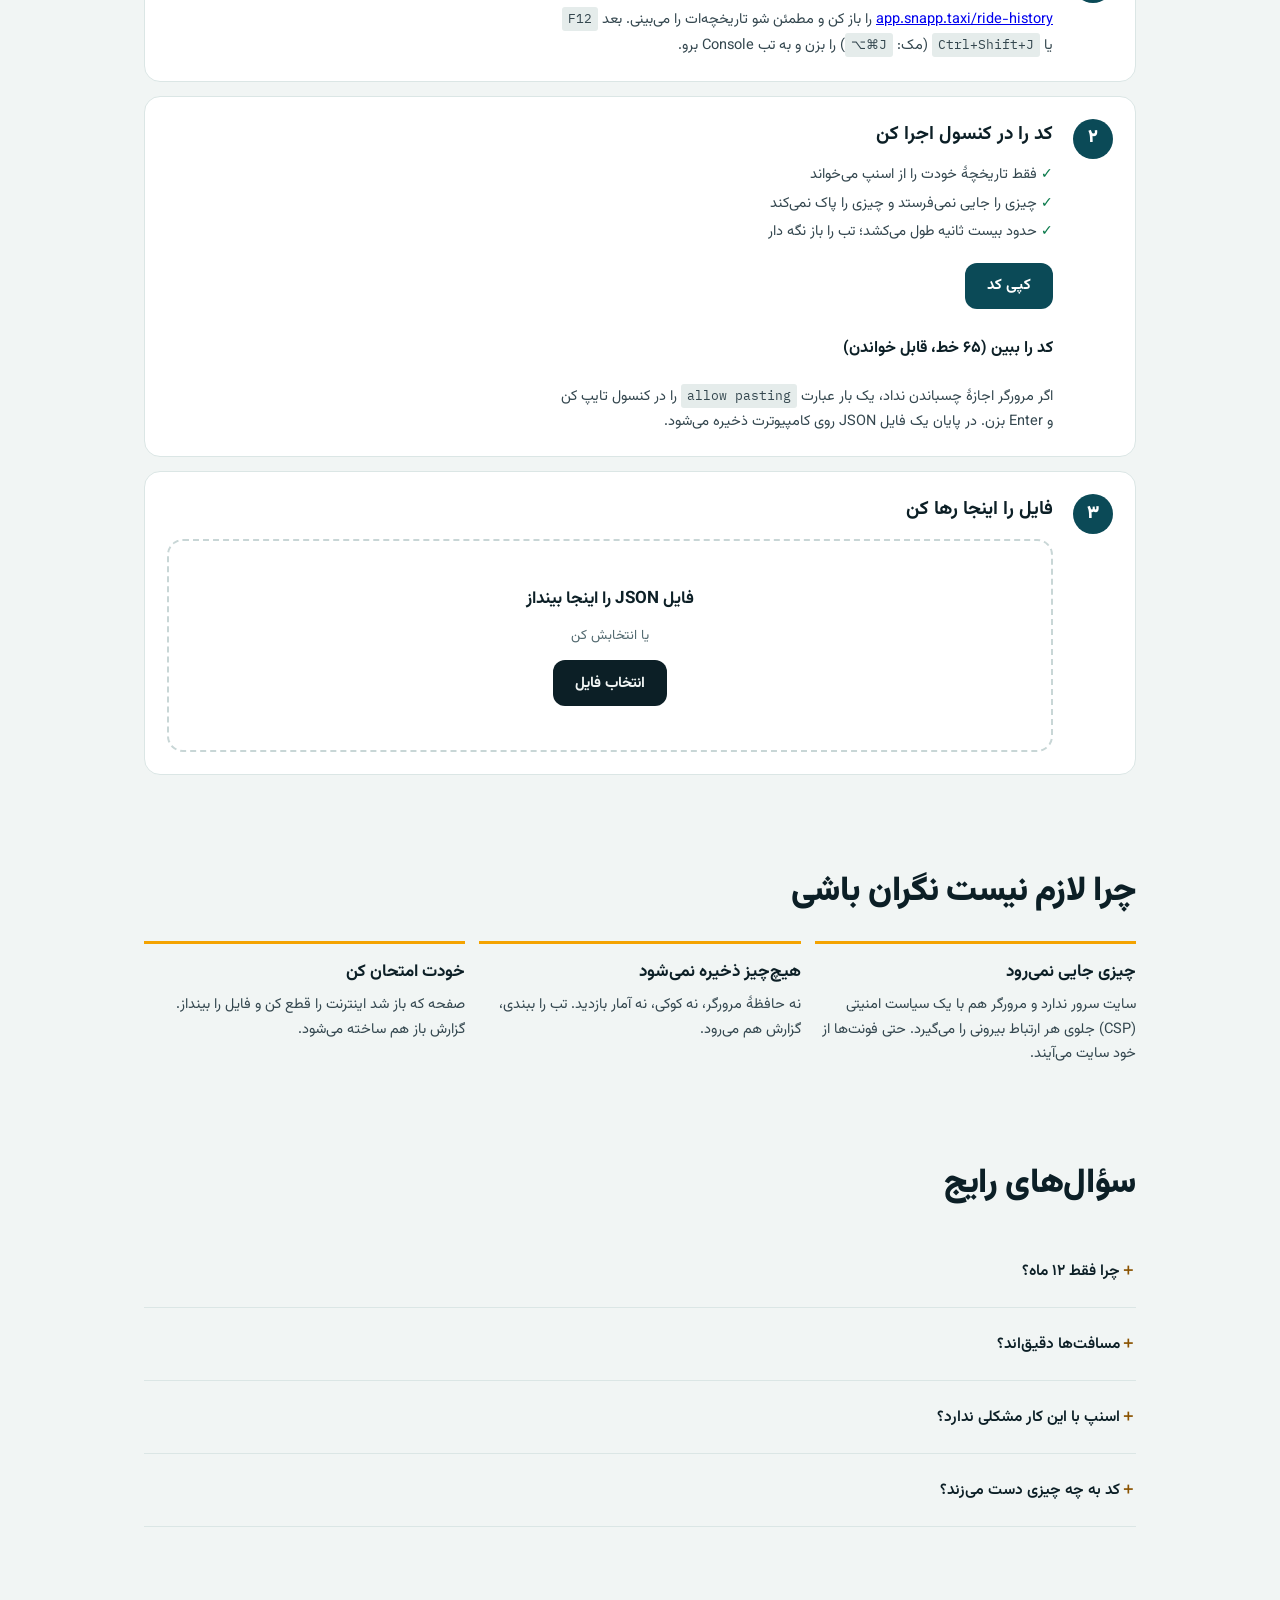
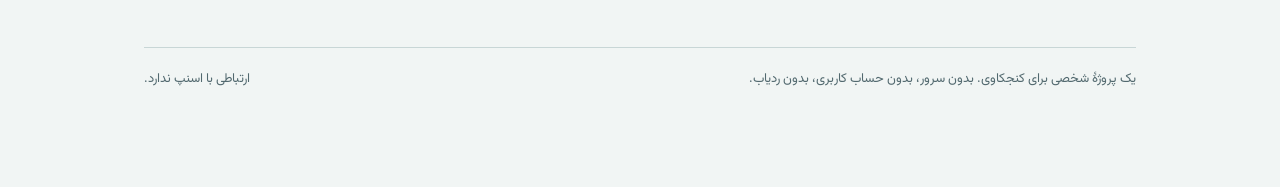
==== commit ca3e6edf: "Refresh landing cards, branding images and headline" ====
--- a/index.html
+++ b/index.html
@@ -32,7 +32,7 @@
 
     <header class="hero">
       <div class="hero-copy">
-        <h1>سال سفرهایت با اسنپ، در هشت کارت</h1>
+        <h1>سفرهای اسنپت، این بار با جزئیات</h1>
         <p class="dek">۱۲ ماه آخر سفرهایت را می‌گیریم و خلاصه‌اش می‌کنیم: چند بار سوار شدی، چقدر خرج کردی، کدام مسیر را بیشتر رفتی و کرایه‌اش چقدر بالا رفته. همه‌چیز توی مرورگر خودت می‌ماند.</p>
         <div class="cta-row">
           <button class="btn primary" id="try-demo">دیدن گزارش نمونه</button>
@@ -41,9 +41,25 @@
         <p class="fine">مستقل از اسنپ · بدون سرور · بدون ثبت‌نام · <a href="#extension">افزونهٔ کروم هم داریم</a></p>
       </div>
       <div class="hero-cards" aria-hidden="true">
-        <div class="sample s-back"><span class="sk">نمونه · کرایهٔ یک مسیر</span><span class="sv">×۲٫۹</span></div>
-        <div class="sample s-mid"><span class="sk">نمونه · پرخرج‌ترین ماه</span><span class="sv">مرداد</span></div>
-        <div class="sample s-front"><span class="sk">نمونه · سفر موفق</span><span class="sv">۱۳۰</span><span class="ss">ماهی حدود ۱۲ سفر</span></div>
+        <div class="sample s-back">
+          <span class="top"><span class="sk">نمونه · کرایهٔ یک مسیر</span><span class="idx">۳ از ۸</span></span>
+          <span class="sv">×۲٫۹</span>
+          <span class="viz"><i style="height:22%"></i><i style="height:30%"></i><i style="height:38%"></i><i style="height:52%"></i><i style="height:66%"></i><i class="hi" style="height:100%"></i></span>
+          <span class="ss">همان مسیر همیشگی، یک سال بعد</span>
+        </div>
+        <div class="sample s-mid">
+          <span class="top"><span class="sk">نمونه · پرخرج‌ترین ماه</span><span class="idx">۲ از ۸</span></span>
+          <span class="sv">مرداد</span>
+          <span class="viz"><i style="height:40%"></i><i style="height:55%"></i><i style="height:48%"></i><i style="height:70%"></i><i class="hi" style="height:100%"></i><i style="height:62%"></i></span>
+          <span class="ss">بیشترین خرج سال توی همین ماه بود</span>
+        </div>
+        <div class="sample s-front">
+          <span class="top"><span class="sk">نمونه · سفر موفق</span><span class="idx">۱ از ۸</span></span>
+          <span class="sv">۱۳۰</span>
+          <span class="viz"><i style="height:48%"></i><i style="height:62%"></i><i style="height:56%"></i><i style="height:80%"></i><i style="height:70%"></i><i class="hi" style="height:100%"></i><i style="height:76%"></i></span>
+          <span class="chips2"><span><b>۱۲</b> سفر در ماه</span><span><b>۸۸</b> کیلومتر</span></span>
+          <span class="ss">ماهی حدود ۱۲ سفر</span>
+        </div>
       </div>
     </header>
 
@@ -61,7 +77,7 @@
         <a class="btn primary" id="ext-dl" href="#" hidden>دانلود افزونه</a>
       </div>
       <div class="ext-pop" aria-hidden="true">
-        <div class="ep-brand"><i></i><div><b>سفرنامه</b><span>گزارش ۱۲ ماه اخیر سفرهای اسنپ</span></div></div>
+        <div class="ep-brand"><svg class="ep-logo" viewBox="0 0 128 128" width="40" height="40" aria-hidden="true"><rect width="128" height="128" rx="28" fill="#0b4a57"/><rect x="53" y="24" width="22" height="11" rx="3.5" fill="#fff"/><path d="M30 70 L43 45 Q45 40 51 40 H77 Q83 40 85 45 L98 70 Z" fill="#f4a300"/><rect x="12" y="64" width="104" height="34" rx="12" fill="#f4a300"/><path d="M44 66 L51 49 H62 V66 Z M66 66 V49 H77 L84 66 Z" fill="#0b4a57"/><rect x="12" y="80" width="104" height="4" fill="#fff" opacity=".9"/><circle cx="36" cy="98" r="13" fill="#07323c" stroke="#0b4a57" stroke-width="6"/><circle cx="92" cy="98" r="13" fill="#07323c" stroke="#0b4a57" stroke-width="6"/><circle cx="36" cy="98" r="4.5" fill="#cfe7ea"/><circle cx="92" cy="98" r="4.5" fill="#cfe7ea"/></svg><div><b>سفرنامه</b><span>گزارش ۱۲ ماه اخیر سفرهای اسنپ</span></div></div>
         <div class="ep-status"><i></i>در صفحهٔ اسنپ هستی؛ آماده است</div>
         <div class="ep-btn">ساخت گزارش</div>
       </div>
@@ -152,7 +168,8 @@
     </div>
 
     <div class="range" id="range" role="group" aria-label="بازهٔ گزارش"></div>
-    <p class="note" id="range-note" role="status" hidden></p>
+    <div class="range" id="svc-filter" role="group" aria-label="سرویس" hidden></div>
+    <p class="note slim" id="range-note" role="status" hidden></p>
 
     <section class="reel-sec" aria-label="خلاصهٔ تاریخچه">
       <div class="reel" id="reel" tabindex="0" role="region" aria-label="کارت‌های خلاصه؛ با کلیدهای جهت‌نما ورق بزن"></div>
@@ -189,6 +206,15 @@
     </section>
 
     <section class="stats" id="stats"></section>
+
+    <section id="sec-services" hidden>
+      <div class="shead">
+        <h2>سرویس‌ها</h2>
+        <p class="snote">ماشین، موتور و بقیهٔ سرویس‌ها کنار هم. روی هر کدام بزنی، کل گزارش فقط برای همان سرویس حساب می‌شود.</p>
+      </div>
+      <div class="svcs" id="svcs"></div>
+      <p class="cap" id="svc-cap"></p>
+    </section>
 
     <section id="spend">
       <div class="shead">
--- a/assets/style.css
+++ b/assets/style.css
@@ -623,3 +623,74 @@
 .range button{align-items:center; line-height:1; padding-block:0; min-height:44px}
 .range button small{display:inline-flex; align-items:center; line-height:1}
 .range button,.range-l{padding-top:3px}
+
+/* service filter + comparison */
+#svc-filter{margin-top:-8px}
+.svcs{display:grid; grid-template-columns:repeat(auto-fit,minmax(min(100%,300px),1fr)); gap:12px}
+.svc{all:unset; box-sizing:border-box; cursor:pointer; display:flex; flex-direction:column; gap:12px; padding:18px;
+  background:var(--card); border:1.5px solid var(--hair); border-radius:var(--r); min-width:0}
+.svc:hover{border-color:var(--amber)}
+.svc:focus-visible{outline:2px solid var(--sodium); outline-offset:2px}
+.svc[aria-pressed=true]{border-color:var(--btn); box-shadow:inset 0 0 0 1px var(--btn)}
+.svc-h{display:flex; justify-content:space-between; align-items:baseline; gap:10px; flex-wrap:wrap}
+.svc-h b{font-size:17px; font-weight:800}
+.svc-h span{font-size:13px; color:var(--muted)}
+.svc-bar{display:block; height:8px; background:var(--sunk); border-radius:4px; overflow:hidden}
+.svc-bar i{display:block; height:100%; background:var(--s1); border-radius:4px}
+.svc-g{display:grid; grid-template-columns:1fr 1fr; gap:12px 16px}
+.svc-g>span{display:flex; flex-direction:column; gap:2px; min-width:0}
+.svc-g small{font-size:12.5px; color:var(--muted)}
+.svc-g b{font-size:15.5px; font-weight:800; font-variant-numeric:tabular-nums; overflow-wrap:anywhere}
+.svc-g em{font-style:normal; font-size:11.5px; font-weight:400; color:var(--muted)}
+
+/* active-filter pill: small, not a content box */
+.note.slim{padding:5px 14px; font-size:13px; line-height:1.6; border-radius:999px; width:fit-content; max-width:100%;
+  margin-inline:auto; color:var(--ink-2)}
+.svc-p{font-size:12.5px; color:var(--muted); line-height:1.7; border-top:1px dashed var(--hair); padding-top:10px}
+
+/* hero sample cards: same anatomy as the report reel (pill + index, big number, bars, caption),
+   stacked so each card's pill peeks out above the one in front */
+.hero-cards{min-height:0; aspect-ratio:1/1.12; margin:0; overflow:visible; padding:0}
+.sample{width:74%; aspect-ratio:auto; height:78%; padding:clamp(14px,2.6vw,22px); gap:clamp(6px,1.4vw,10px); border-radius:26px;
+  box-shadow:var(--shadow); border:1px solid transparent}
+.s-back{inset-inline-start:0; top:0; transform:rotate(-3deg)}
+.s-mid{inset-inline-start:11%; top:11%; transform:rotate(2deg)}
+.s-front{inset-inline-start:22%; top:22%; transform:none}
+.sample .top{display:flex; justify-content:space-between; align-items:center; gap:8px}
+.sample .sk{display:inline-flex; align-items:center; font-size:clamp(11.5px,1.5vw,13.5px); font-weight:700; opacity:1;
+  padding:5px 12px; border-radius:999px; background:rgba(255,255,255,.16); white-space:nowrap}
+.s-back .sk{background:rgba(36,22,0,.12)}
+.sample .idx{font-size:12px; opacity:.7; white-space:nowrap}
+.s-back .sv,.s-mid .sv{visibility:visible}
+.sample .sv{font-size:clamp(46px,8vw,80px); font-weight:900; line-height:1; margin-top:4px}
+.s-mid .sv{font-size:clamp(40px,7vw,68px)}
+.sample .viz{display:flex; align-items:flex-end; gap:5px; height:clamp(46px,8vw,76px); margin-top:auto}
+.sample .viz i{flex:1; border-radius:5px 5px 0 0; background:currentColor; opacity:.3; min-width:4px}
+.sample .viz i.hi{opacity:1; background:var(--amber)}
+.s-back .viz i.hi{background:#241600}
+.sample .chips2{display:flex; flex-wrap:wrap; gap:6px; margin:0}
+.sample .chips2 span{font-size:clamp(11px,1.4vw,12.5px); padding:5px 10px; border-radius:10px; background:rgba(255,255,255,.14)}
+.sample .chips2 b{font-size:1.1em}
+.sample .ss{margin-top:0; font-size:clamp(12.5px,1.6vw,14.5px); opacity:.9}
+@media(max-width:820px){
+  .hero-cards{order:-1; margin:4px 8px 6px; aspect-ratio:1/1.05}
+  .sample{width:76%; height:80%; padding:16px; border-radius:22px}
+  .s-mid{inset-inline-start:9%} .s-front{inset-inline-start:18%; top:20%}
+  .s-mid{top:10%}
+}
+.s-mid{background:var(--sl-ink); color:#eaf3ec; border-color:var(--sl-ink-bd)}
+.hero-cards{aspect-ratio:1/1.2}
+.sample{height:70%}
+.s-mid{top:15%} .s-front{top:30%}
+@media(max-width:820px){
+  .hero-cards{aspect-ratio:1/1.2}
+  .sample{height:70%}
+  .s-mid{top:15%} .s-front{top:30%}
+}
+.s-back .sk,.s-mid .sk{visibility:visible}
+/* only the pill of the two back cards shows; the rest is covered, so hide it to avoid stray glyph edges */
+.s-back .sv,.s-mid .sv,.s-back .viz,.s-mid .viz,.s-back .ss,.s-mid .ss{visibility:hidden}
+
+/* extension mock: the real taxi icon, not the old ring */
+.ep-brand>i{display:none}
+.ep-logo{flex:none; width:40px; height:40px; border-radius:10px}
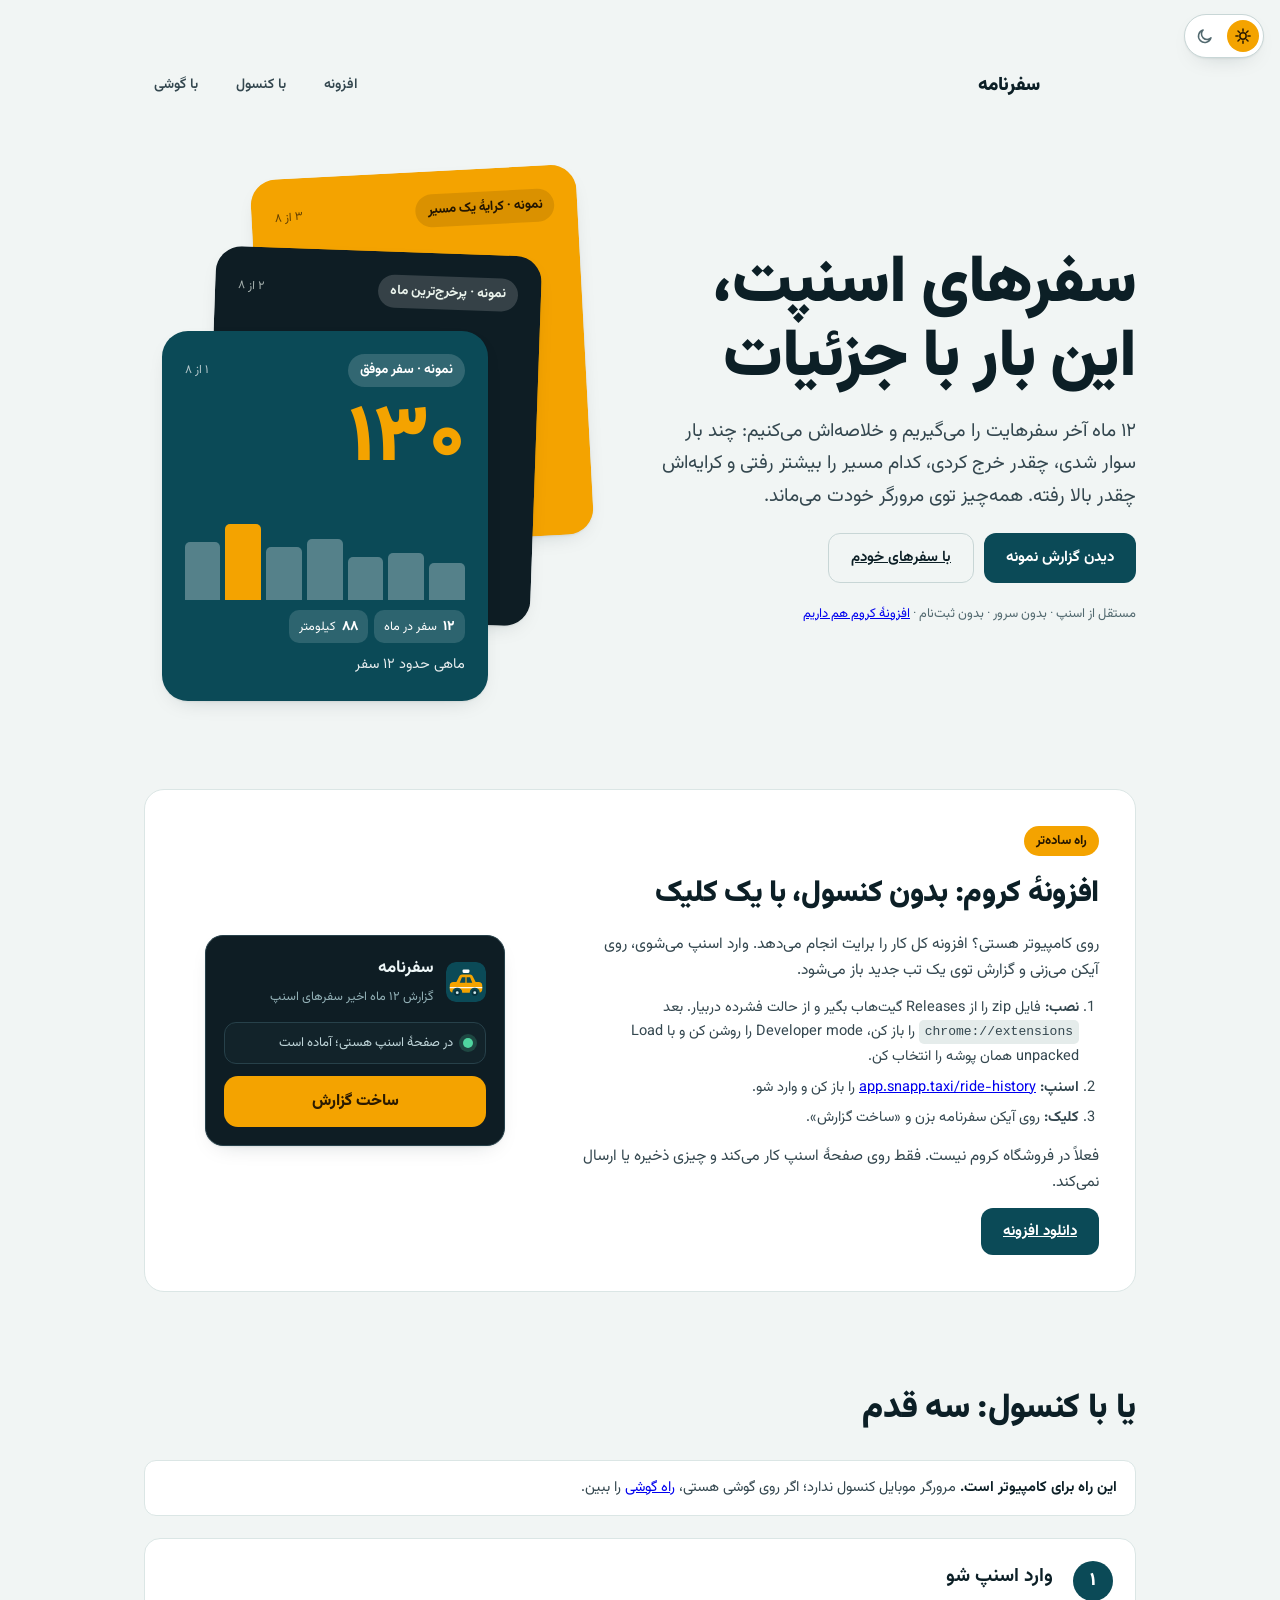
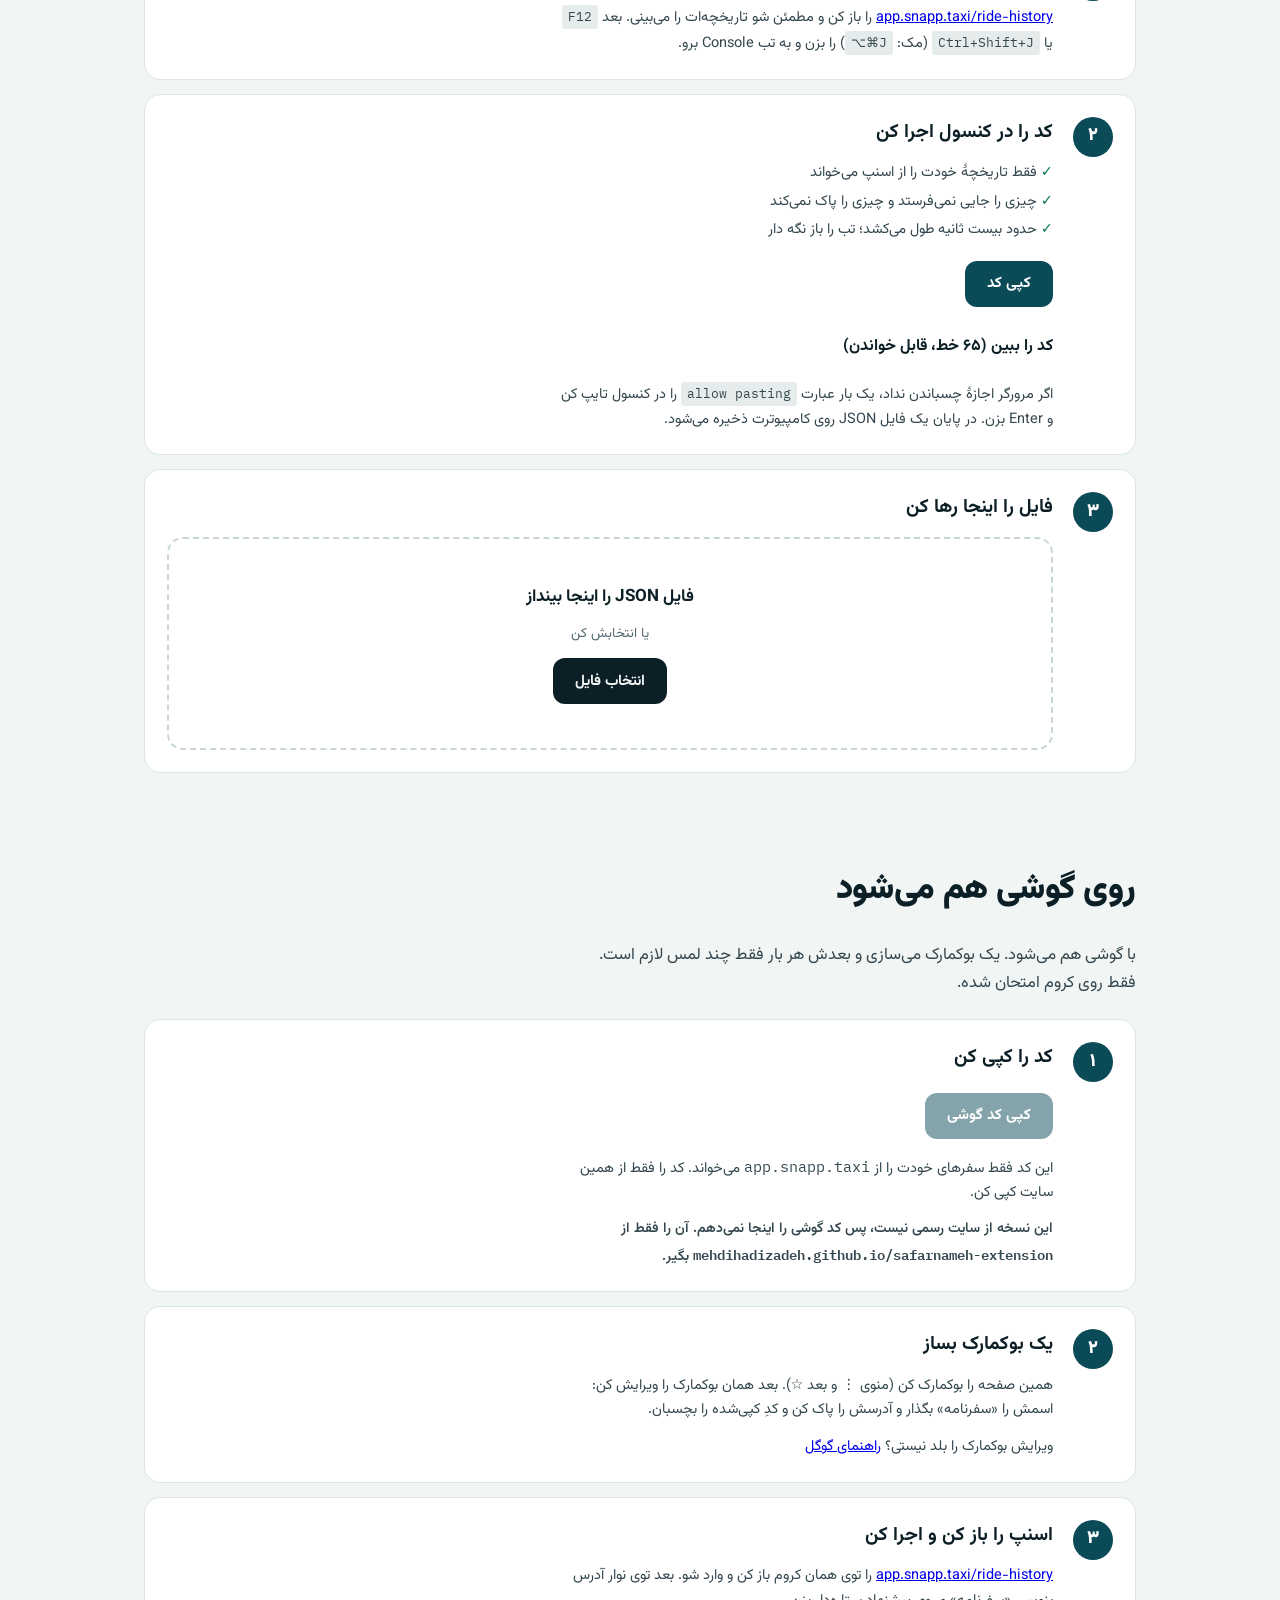
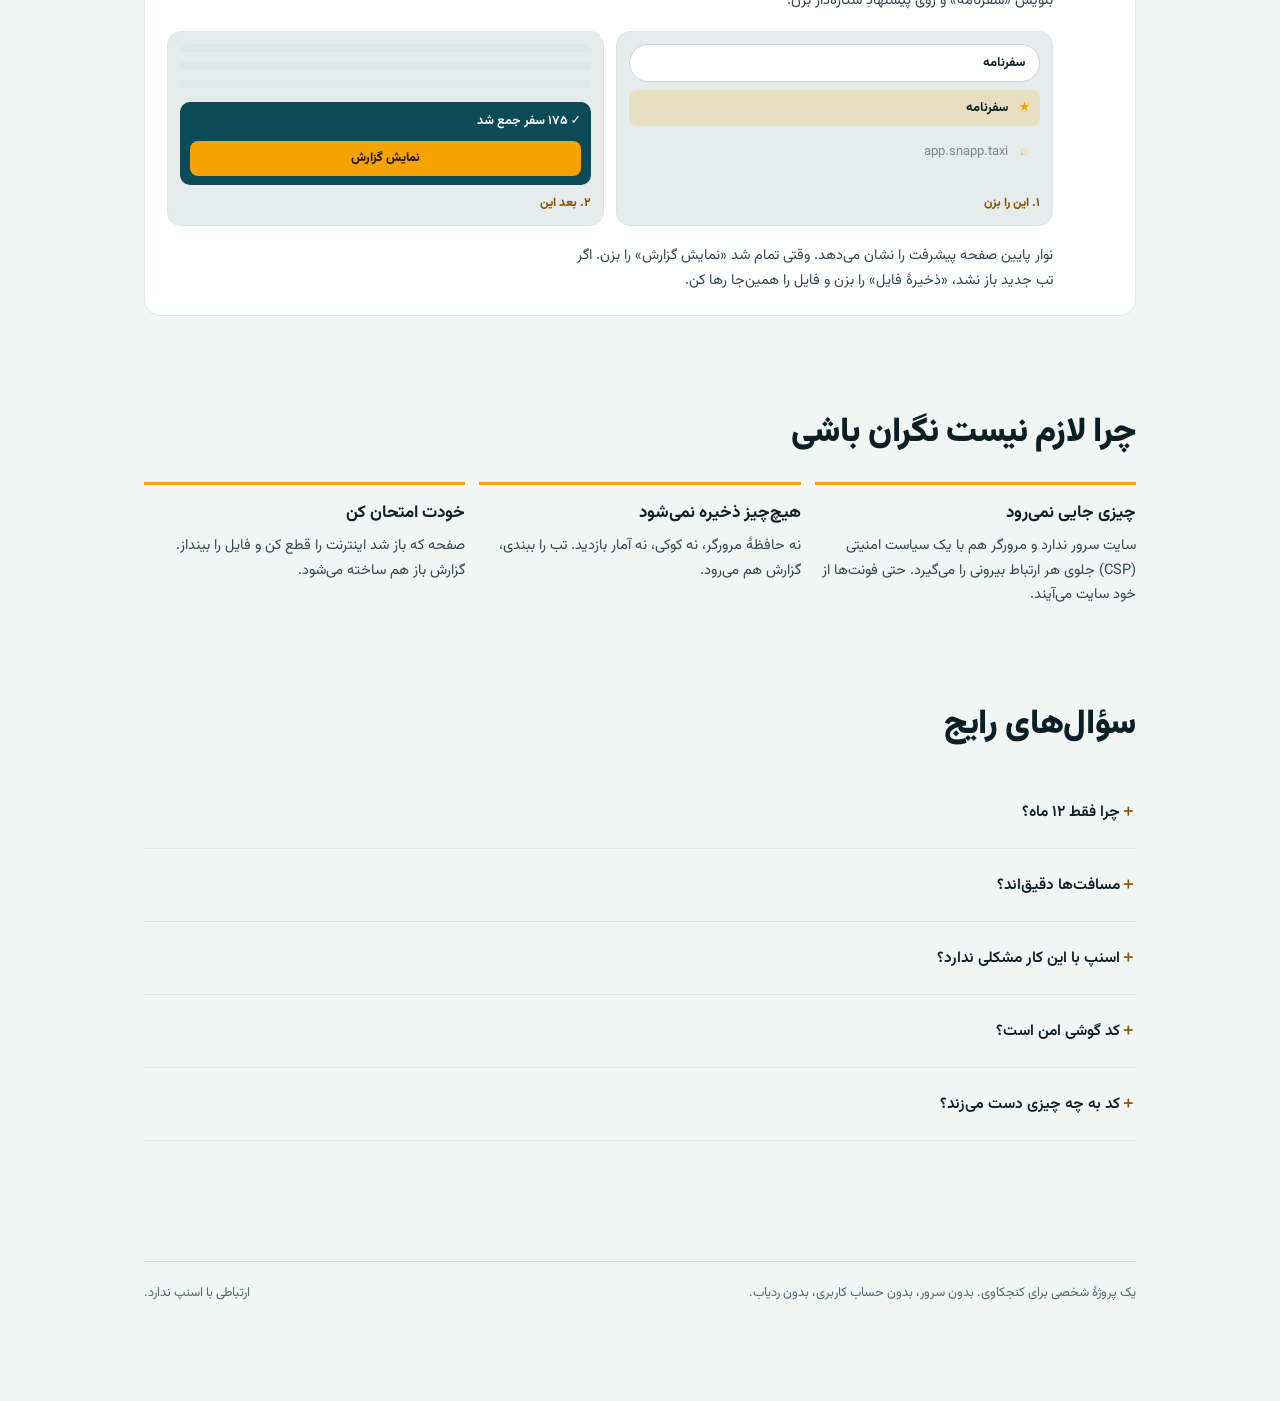
==== commit 286b60f9: "Add phone flow" ====
--- a/index.html
+++ b/index.html
@@ -25,9 +25,10 @@
   <!-- ══ landing ══════════════════════════════════════════ -->
   <div id="landing">
 
+    <p class="note slim" id="recv" role="status" hidden>در حال گرفتن سفرها از اسنپ…</p>
     <nav class="topbar" aria-label="سفرنامه">
       <span class="mark">سفرنامه</span>
-      <a href="#extension">افزونه</a><a href="#start">با کنسول</a>
+      <a href="#extension">افزونه</a><a href="#start">با کنسول</a><a href="#phone">با گوشی</a>
     </nav>
 
     <header class="hero">
@@ -67,13 +68,13 @@
       <div class="ext-copy">
         <span class="ext-tag">راه ساده‌تر</span>
         <h2>افزونهٔ کروم: بدون کنسول، با یک کلیک</h2>
-        <p>کنسول بلد نیستی؟ افزونه همین کار را برایت می‌کند. وارد اسنپ می‌شوی، روی آیکن می‌زنی و گزارش توی یک تب جدید باز می‌شود.</p>
+        <p>روی کامپیوتر هستی؟ افزونه کل کار را برایت انجام می‌دهد. وارد اسنپ می‌شوی، روی آیکن می‌زنی و گزارش توی یک تب جدید باز می‌شود.</p>
         <ol class="ext-steps">
           <li><b>نصب:</b> فایل zip را از Releases گیت‌هاب بگیر و از حالت فشرده دربیار. بعد <bdi dir="ltr"><code>chrome://extensions</code></bdi> را باز کن، <bdi dir="ltr">Developer mode</bdi> را روشن کن و با <bdi dir="ltr">Load unpacked</bdi> همان پوشه را انتخاب کن.</li>
           <li><b>اسنپ:</b> <a href="https://app.snapp.taxi/ride-history" target="_blank" rel="noopener">app.snapp.taxi/ride-history</a> را باز کن و وارد شو.</li>
           <li><b>کلیک:</b> روی آیکن سفرنامه بزن و «ساخت گزارش».</li>
         </ol>
-        <p class="fine">فعلاً در فروشگاه کروم نیست. دسترسی‌اش فقط به <span class="mono" dir="ltr">app.snapp.taxi</span> است، چیزی ذخیره نمی‌کند و جایی نمی‌فرستد.</p>
+        <p class="fine">فعلاً در فروشگاه کروم نیست. فقط روی صفحهٔ اسنپ کار می‌کند و چیزی ذخیره یا ارسال نمی‌کند.</p>
         <a class="btn primary" id="ext-dl" href="#" hidden>دانلود افزونه</a>
       </div>
       <div class="ext-pop" aria-hidden="true">
@@ -83,9 +84,10 @@
       </div>
     </section>
 
+
     <section id="start" class="flow">
-      <h2>یا با کنسول: سه قدم، حدود دو دقیقه</h2>
-      <p class="note"><b>فقط با لپ‌تاپ یا کامپیوتر.</b> مرورگر موبایل کنسول ندارد. اگر روی گوشی هستی، گزارش نمونه را همین‌جا ببین و بعد صفحه را روی کامپیوتر باز کن.</p>
+      <h2>یا با کنسول: سه قدم</h2>
+      <p class="note"><b>این راه برای کامپیوتر است.</b> مرورگر موبایل کنسول ندارد؛ اگر روی گوشی هستی، <a href="#phone">راه گوشی</a> را ببین.</p>
 
       <ol class="steps">
         <li class="step">
@@ -127,6 +129,40 @@
       </ol>
     </section>
 
+    <section id="phone" class="flow">
+      <h2>روی گوشی هم می‌شود</h2>
+      <p class="lede">با گوشی هم می‌شود. یک بوکمارک می‌سازی و بعدش هر بار فقط چند لمس لازم است. فقط روی کروم امتحان شده.</p>
+
+      <ol class="steps">
+        <li class="step"><span class="num">۱</span><div class="body"><h3>کد را کپی کن</h3>
+          <button class="btn primary copy-main" id="bm-copy" type="button">کپی کد گوشی</button>
+          <textarea id="bm-text" class="bm-text mono" readonly rows="3" hidden aria-label="کد بوکمارک"></textarea>
+          <p class="cap">این کد فقط سفرهای خودت را از <span class="mono" dir="ltr">app.snapp.taxi</span> می‌خواند. کد را فقط از همین سایت کپی کن.</p>
+          <p class="err" id="bm-warn" role="alert" hidden>این نسخه از سایت رسمی نیست، پس کد گوشی را اینجا نمی‌دهم. آن را فقط از <span class="mono" dir="ltr">mehdihadizadeh.github.io/safarnameh-extension</span> بگیر.</p></div></li>
+
+        <li class="step"><span class="num">۲</span><div class="body"><h3>یک بوکمارک بساز</h3>
+          <p>همین صفحه را بوکمارک کن (منوی ⋮ و بعد ☆). بعد همان بوکمارک را ویرایش کن: اسمش را «سفرنامه» بگذار و آدرسش را پاک کن و کدِ کپی‌شده را بچسبان.</p>
+          <p class="cap">ویرایش بوکمارک را بلد نیستی؟ <a href="https://support.google.com/chrome/answer/188842?hl=fa&co=GENIE.Platform%3DAndroid" target="_blank" rel="noopener">راهنمای گوگل</a></p></div></li>
+
+        <li class="step"><span class="num">۳</span><div class="body"><h3>اسنپ را باز کن و اجرا کن</h3>
+          <p><a href="https://app.snapp.taxi/ride-history" target="_blank" rel="noopener">app.snapp.taxi/ride-history</a> را توی همان کروم باز کن و وارد شو. بعد توی نوار آدرس بنویس «سفرنامه» و روی پیشنهادِ ستاره‌دار بزن.</p>
+          <figure class="shots" aria-label="شکل دو مرحله: نوشتن اسم بوکمارک در نوار آدرس، و نوار پایین صفحه بعد از جمع‌آوری">
+            <div class="shot" aria-hidden="true">
+              <div class="sh-bar">سفرنامه</div>
+              <div class="sh-sug on"><i>★</i><span>سفرنامه</span></div>
+              <div class="sh-sug dim"><i>⌕</i><span>app.snapp.taxi</span></div>
+              <b class="sh-tap">۱. این را بزن</b>
+            </div>
+            <div class="shot" aria-hidden="true">
+              <div class="sh-page"></div>
+              <div class="sh-dock"><span>✓ ۱۷۵ سفر جمع شد</span><span class="sh-go">نمایش گزارش</span></div>
+              <b class="sh-tap">۲. بعد این</b>
+            </div>
+          </figure>
+          <p class="cap">نوار پایین صفحه پیشرفت را نشان می‌دهد. وقتی تمام شد «نمایش گزارش» را بزن. اگر تب جدید باز نشد، «ذخیرهٔ فایل» را بزن و فایل را همین‌جا رها کن.</p></div></li>
+      </ol>
+    </section>
+
     <section class="trustband">
       <h2>چرا لازم نیست نگران باشی</h2>
       <div class="tb-grid">
@@ -150,6 +186,10 @@
         <details>
           <summary>اسنپ با این کار مشکلی ندارد؟</summary>
           <p>نمی‌دانیم. کد همان درخواستی را می‌زند که خود اپ می‌زند، با نشست خودت، و فقط سفرهای خودت را می‌گیرد. ولی شرایط استفادهٔ اسنپ ممکن است دسترسی خودکار را محدود کرده باشد، پس خودت هم بخوانش. کد عمداً آرام می‌رود تا فشاری به سرویس نیاید.</p>
+        </details>
+        <details>
+          <summary>کد گوشی امن است؟</summary>
+          <p>کدی که روی گوشی اجرا می‌کنی از همان مدل کنسول است: توکن نشست را فقط برای درخواست به خود اسنپ می‌خواند و جایی نمی‌فرستد. از هر سفر فقط چیزهایی که گزارش لازم دارد (مبلغ، زمان، مبدأ و مقصد، ماشین، نام راننده) به سایت می‌رسد؛ عکس راننده و لینک رسید نمی‌رود. دادهٔ شما را فقط وقتی دکمهٔ «نمایش گزارش» را بزنی و فقط به آدرس همین سایت می‌فرستد. ریسک اصلی این است که کد را از جای نامطمئن کپی کنی، چون هر کدی که روی صفحهٔ اسنپ اجرا شود به نشست تو دسترسی دارد. پس فقط از آدرس رسمی کپی کن.</p>
         </details>
         <details>
           <summary>کد به چه چیزی دست می‌زند؟</summary>
--- a/assets/style.css
+++ b/assets/style.css
@@ -694,3 +694,38 @@
 /* extension mock: the real taxi icon, not the old ring */
 .ep-brand>i{display:none}
 .ep-logo{flex:none; width:40px; height:40px; border-radius:10px}
+
+/* phone bookmarklet */
+.bm-text{width:100%; font-size:11.5px; direction:ltr; text-align:left; background:var(--sunk); color:var(--ink-2);
+  border:1px solid var(--hair); border-radius:10px; padding:10px; resize:vertical}
+#recv{margin-inline:auto}
+
+/* top bar on phones: brand on its own line next to the theme switch, links as pills underneath */
+@media(max-width:600px){
+  .topbar{flex-wrap:wrap; gap:10px 8px; margin-bottom:-12px; min-height:44px; align-content:flex-start}
+  .topbar .mark{flex:1 0 100%; min-height:44px; display:flex; align-items:center}
+  .topbar a{white-space:nowrap; min-height:40px; padding-inline:14px; border:1px solid var(--hair);
+    border-radius:999px; background:var(--card); font-size:13.5px}
+}
+@media(max-width:600px){
+  .topbar{padding-inline-start:0; gap:8px 6px; justify-content:flex-start}
+  .topbar .mark{padding-inline-start:92px; margin-inline-end:0}
+  .topbar a{flex:1 1 0; justify-content:center; padding-inline:8px; text-align:center}
+}
+
+/* phone guide: two tiny mock screens instead of a paragraph of directions */
+.shots{display:grid; grid-template-columns:1fr 1fr; gap:12px; margin:6px 0; padding:0; background:none; border:0}
+.shot{background:var(--sunk); border:1px solid var(--hair); border-radius:14px; padding:12px; min-height:164px;
+  display:flex; flex-direction:column; gap:8px; overflow:hidden; font-size:13px; color:var(--ink-2)}
+.sh-bar{background:var(--card); border:1.5px solid var(--rule); border-radius:999px; padding:7px 14px; font-weight:700; color:var(--ink)}
+.sh-sug{display:flex; align-items:center; gap:8px; padding:7px 8px; border-radius:8px}
+.sh-sug i{font-style:normal; color:var(--amber); width:1.2em; text-align:center}
+.sh-sug.on{background:color-mix(in srgb,var(--amber) 18%, transparent); font-weight:700; color:var(--ink)}
+.sh-sug.dim{opacity:.6}
+.sh-page{flex:1; min-height:50px; border-radius:8px; background:repeating-linear-gradient(var(--hair) 0 8px, transparent 8px 18px); opacity:.6}
+.sh-dock{display:flex; flex-direction:column; gap:8px; background:var(--btn); color:var(--btn-fg); border-radius:10px; padding:9px 10px; font-weight:700; font-size:12.5px}
+.sh-go{background:var(--amber); color:#241600; border-radius:8px; padding:7px; text-align:center; font-weight:800}
+.sh-tap{margin-top:auto; font-size:12px; font-weight:800; color:var(--sodium)}
+@media(max-width:420px){.shots{grid-template-columns:1fr}}
+#bm-warn{margin:0; font-size:14px}
+.btn:disabled{opacity:.5; cursor:not-allowed}
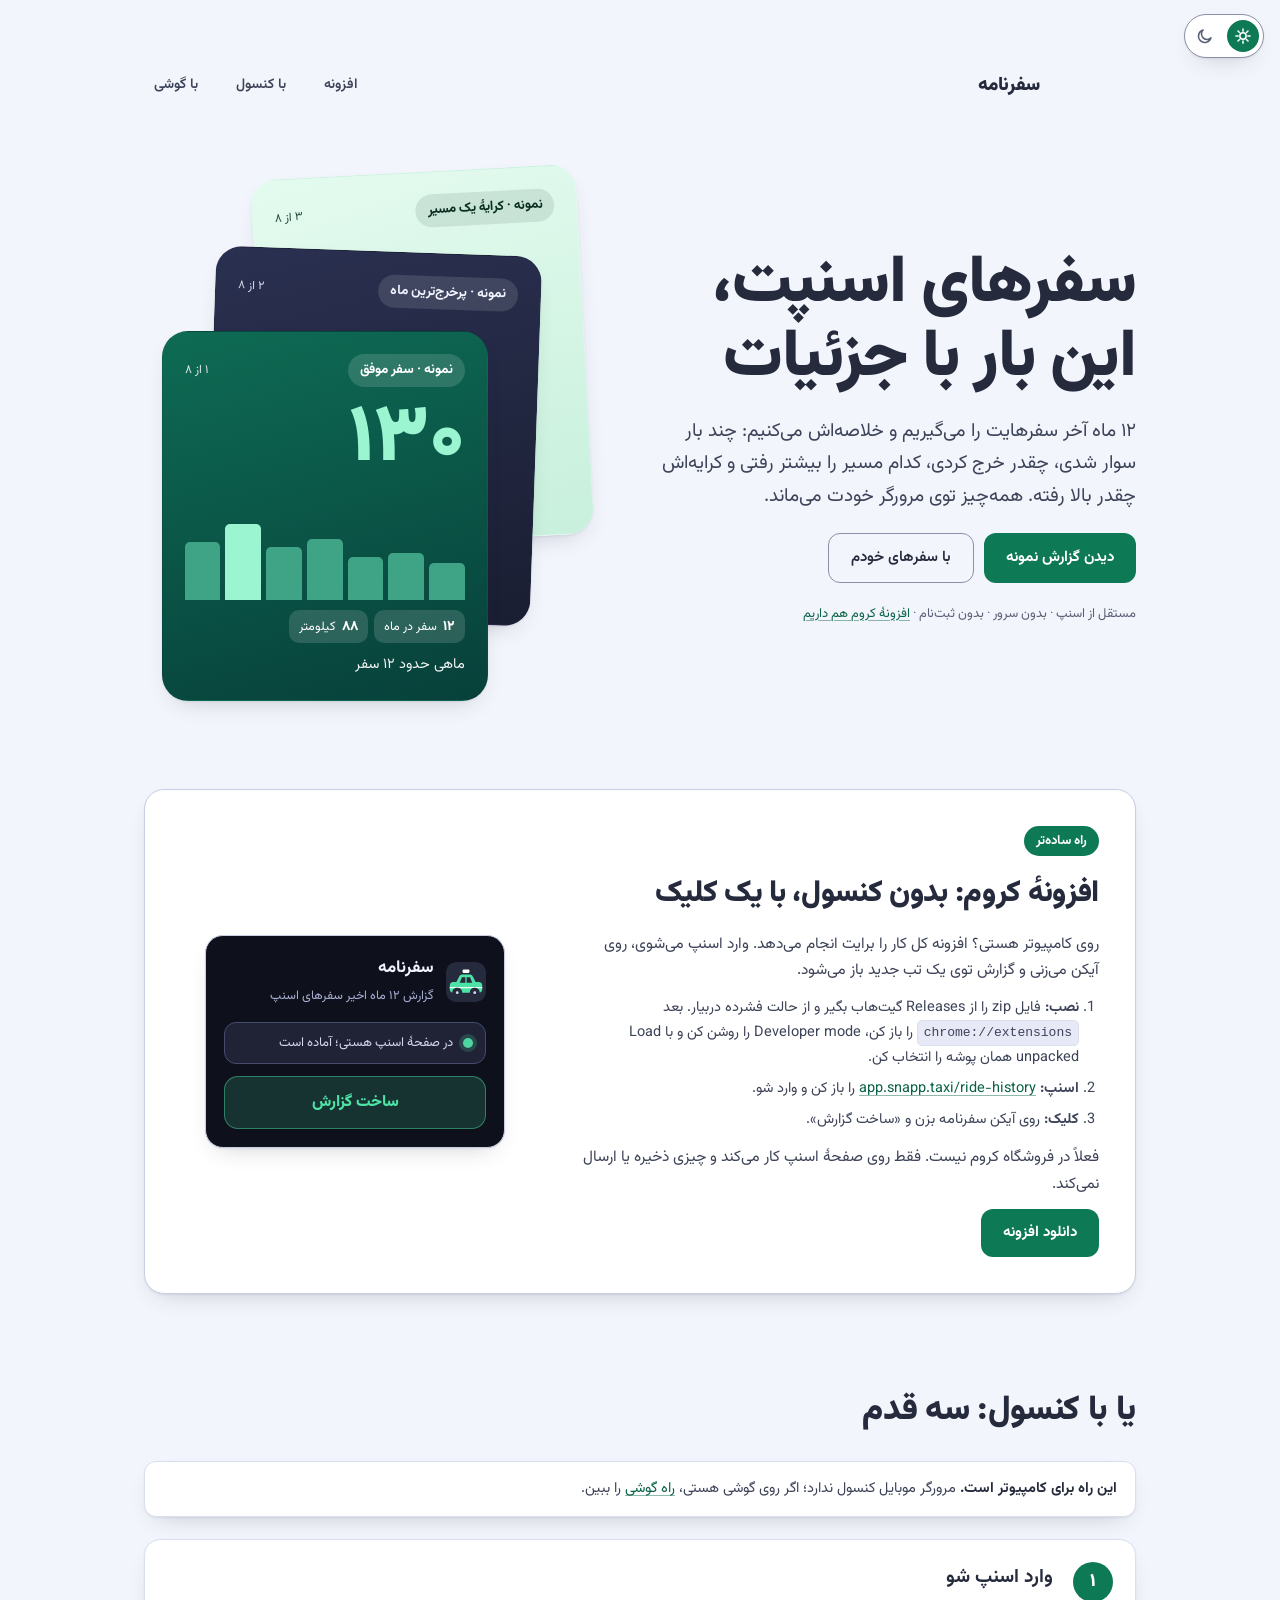
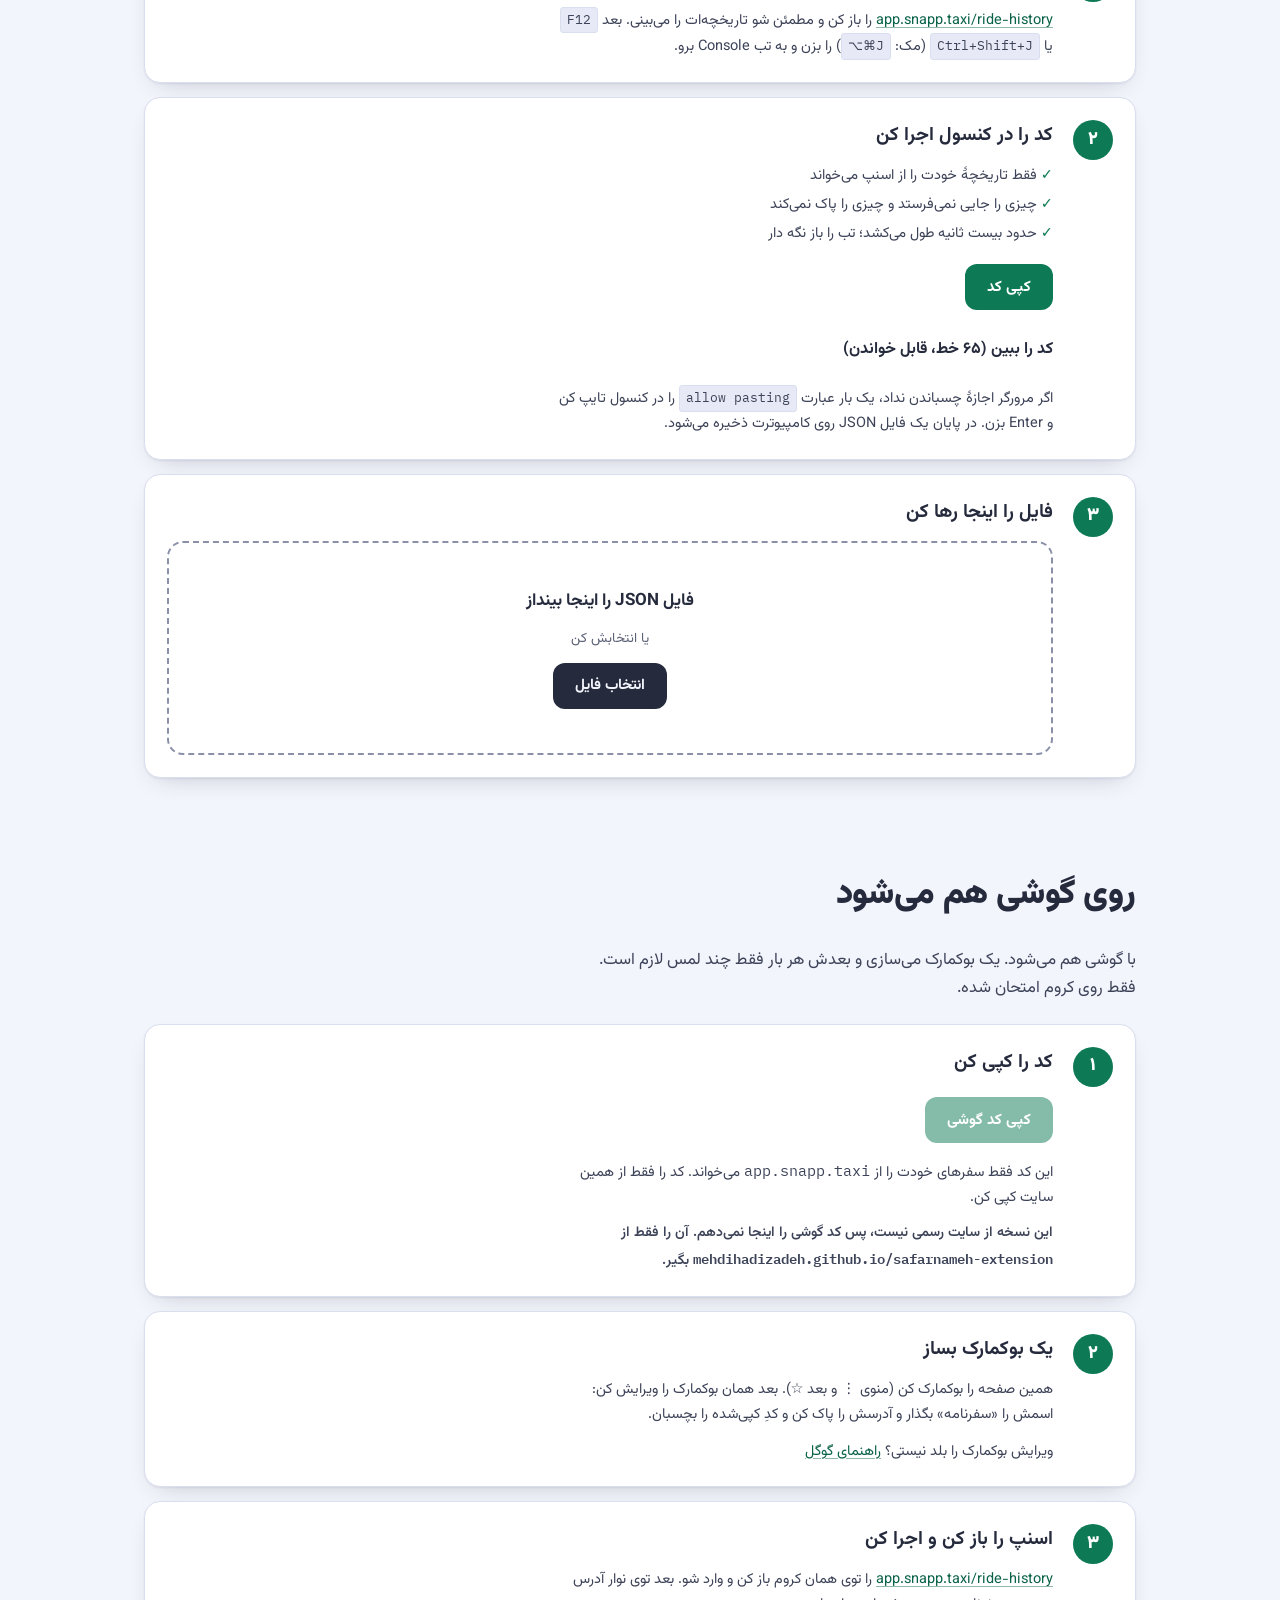
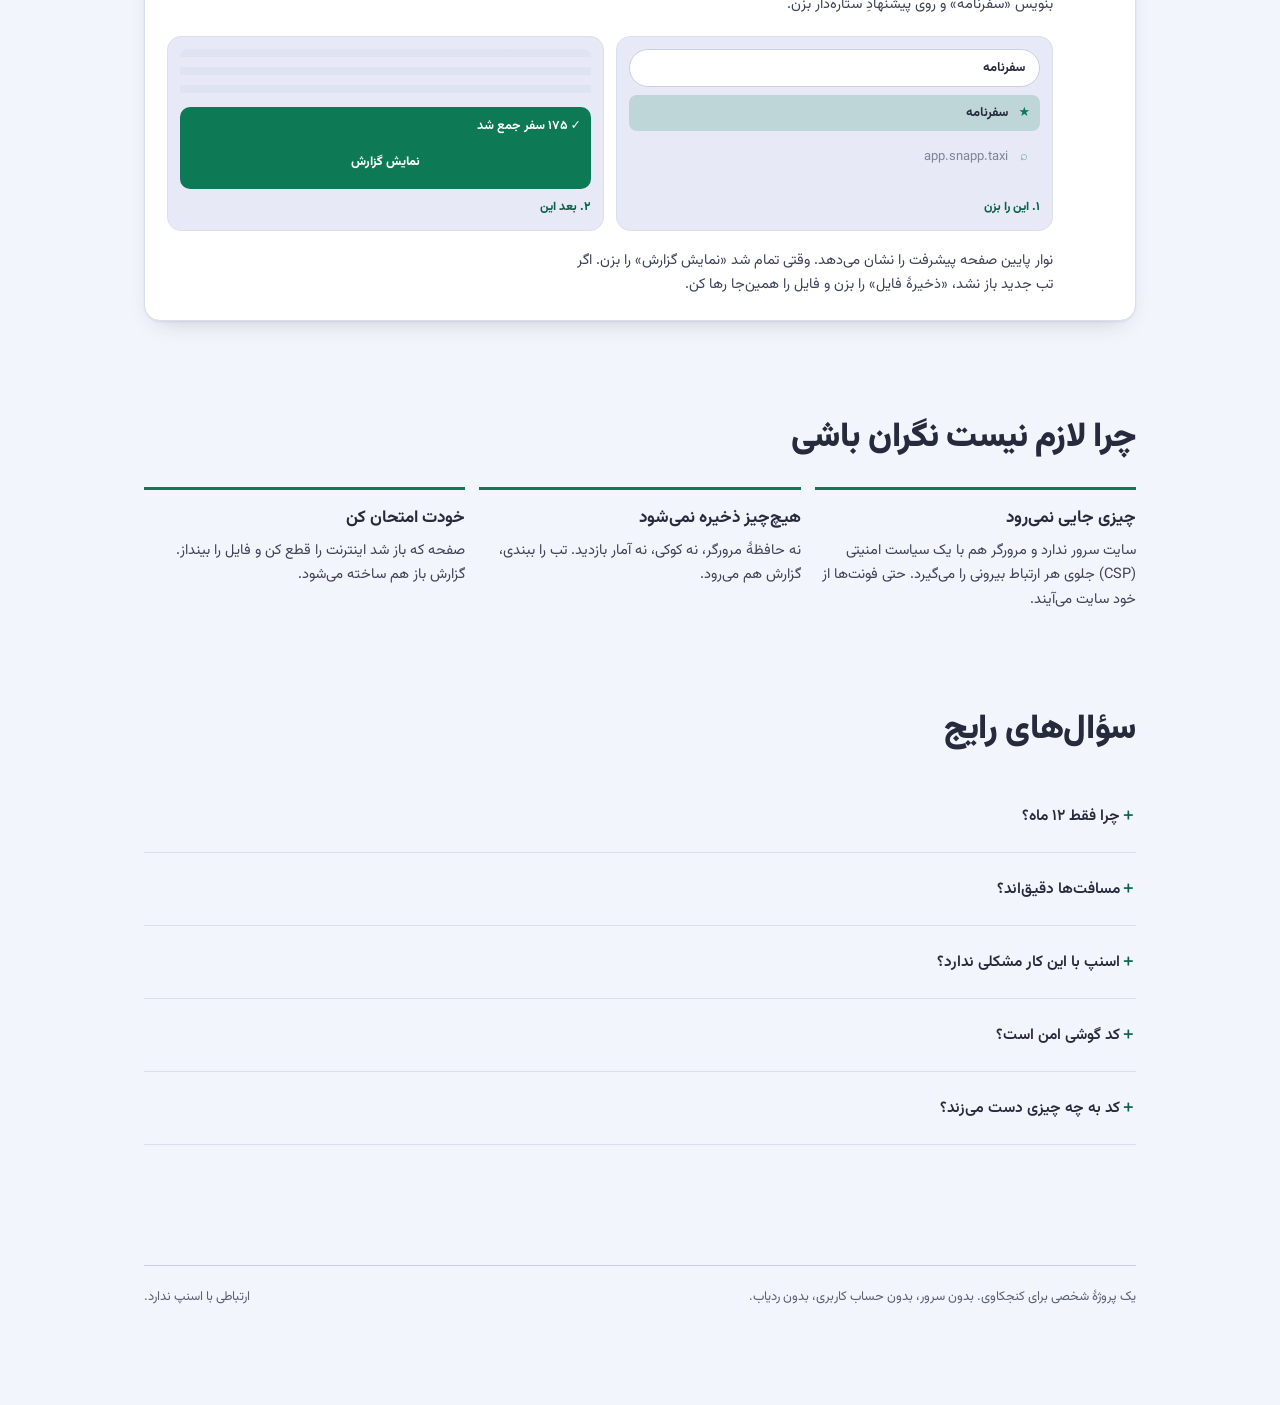
==== commit 4ee938c3: "Recolor site, report and branding: Snapp green, navy and indigo palette New light/dark tokens, reada" ====
--- a/index.html
+++ b/index.html
@@ -14,7 +14,7 @@
 <meta property="og:image:height" content="630">
 <meta name="twitter:card" content="summary_large_image">
 <meta http-equiv="Content-Security-Policy" content="default-src 'none'; script-src 'self' file:; style-src 'self' 'unsafe-inline' file:; font-src 'self' data: file:; img-src 'self' data:; connect-src 'none'; form-action 'none'; base-uri 'none'">
-<link rel="icon" type="image/svg+xml" href="data:image/svg+xml,%3Csvg xmlns=%22http://www.w3.org/2000/svg%22 viewBox=%220 0 128 128%22%3E%3Crect width=%22128%22 height=%22128%22 rx=%2228%22 fill=%22%230b4a57%22/%3E%3Crect x=%2253%22 y=%2224%22 width=%2222%22 height=%2211%22 rx=%223.5%22 fill=%22%23fff%22/%3E%3Cpath d=%22M30 70 L43 45 Q45 40 51 40 H77 Q83 40 85 45 L98 70 Z%22 fill=%22%23f4a300%22/%3E%3Crect x=%2212%22 y=%2264%22 width=%22104%22 height=%2234%22 rx=%2212%22 fill=%22%23f4a300%22/%3E%3Cpath d=%22M44 66 L51 49 H62 V66 Z M66 66 V49 H77 L84 66 Z%22 fill=%22%230b4a57%22/%3E%3Crect x=%2212%22 y=%2280%22 width=%22104%22 height=%224%22 fill=%22%23fff%22 opacity=%22.9%22/%3E%3Ccircle cx=%2236%22 cy=%2298%22 r=%2213%22 fill=%22%2307323c%22 stroke=%22%230b4a57%22 stroke-width=%226%22/%3E%3Ccircle cx=%2292%22 cy=%2298%22 r=%2213%22 fill=%22%2307323c%22 stroke=%22%230b4a57%22 stroke-width=%226%22/%3E%3Ccircle cx=%2236%22 cy=%2298%22 r=%224.5%22 fill=%22%23cfe7ea%22/%3E%3Ccircle cx=%2292%22 cy=%2298%22 r=%224.5%22 fill=%22%23cfe7ea%22/%3E%3C/svg%3E">
+<link rel="icon" type="image/svg+xml" href="data:image/svg+xml,%3Csvg xmlns=%22http://www.w3.org/2000/svg%22 viewBox=%220 0 128 128%22%3E%3Crect width=%22128%22 height=%22128%22 rx=%2228%22 fill=%22%23252a3c%22/%3E%3Crect x=%2253%22 y=%2224%22 width=%2222%22 height=%2211%22 rx=%223.5%22 fill=%22%23fff%22/%3E%3Cpath d=%22M30 70 L43 45 Q45 40 51 40 H77 Q83 40 85 45 L98 70 Z%22 fill=%22%234de3a6%22/%3E%3Crect x=%2212%22 y=%2264%22 width=%22104%22 height=%2234%22 rx=%2212%22 fill=%22%234de3a6%22/%3E%3Cpath d=%22M44 66 L51 49 H62 V66 Z M66 66 V49 H77 L84 66 Z%22 fill=%22%23252a3c%22/%3E%3Crect x=%2212%22 y=%2280%22 width=%22104%22 height=%224%22 fill=%22%23fff%22 opacity=%22.9%22/%3E%3Ccircle cx=%2236%22 cy=%2298%22 r=%2213%22 fill=%22%23252a3c%22 stroke=%22%23252a3c%22 stroke-width=%226%22/%3E%3Ccircle cx=%2292%22 cy=%2298%22 r=%2213%22 fill=%22%23252a3c%22 stroke=%22%23252a3c%22 stroke-width=%226%22/%3E%3Ccircle cx=%2236%22 cy=%2298%22 r=%224.5%22 fill=%22%23d6dbf5%22/%3E%3Ccircle cx=%2292%22 cy=%2298%22 r=%224.5%22 fill=%22%23d6dbf5%22/%3E%3C/svg%3E">
 <link rel="stylesheet" href="assets/style.css">
 </head>
 <body>
@@ -78,7 +78,7 @@
         <a class="btn primary" id="ext-dl" href="#" hidden>دانلود افزونه</a>
       </div>
       <div class="ext-pop" aria-hidden="true">
-        <div class="ep-brand"><svg class="ep-logo" viewBox="0 0 128 128" width="40" height="40" aria-hidden="true"><rect width="128" height="128" rx="28" fill="#0b4a57"/><rect x="53" y="24" width="22" height="11" rx="3.5" fill="#fff"/><path d="M30 70 L43 45 Q45 40 51 40 H77 Q83 40 85 45 L98 70 Z" fill="#f4a300"/><rect x="12" y="64" width="104" height="34" rx="12" fill="#f4a300"/><path d="M44 66 L51 49 H62 V66 Z M66 66 V49 H77 L84 66 Z" fill="#0b4a57"/><rect x="12" y="80" width="104" height="4" fill="#fff" opacity=".9"/><circle cx="36" cy="98" r="13" fill="#07323c" stroke="#0b4a57" stroke-width="6"/><circle cx="92" cy="98" r="13" fill="#07323c" stroke="#0b4a57" stroke-width="6"/><circle cx="36" cy="98" r="4.5" fill="#cfe7ea"/><circle cx="92" cy="98" r="4.5" fill="#cfe7ea"/></svg><div><b>سفرنامه</b><span>گزارش ۱۲ ماه اخیر سفرهای اسنپ</span></div></div>
+        <div class="ep-brand"><svg class="ep-logo" viewBox="0 0 128 128" width="40" height="40" aria-hidden="true"><rect width="128" height="128" rx="28" fill="#252a3c"/><rect x="53" y="24" width="22" height="11" rx="3.5" fill="#fff"/><path d="M30 70 L43 45 Q45 40 51 40 H77 Q83 40 85 45 L98 70 Z" fill="#4de3a6"/><rect x="12" y="64" width="104" height="34" rx="12" fill="#4de3a6"/><path d="M44 66 L51 49 H62 V66 Z M66 66 V49 H77 L84 66 Z" fill="#252a3c"/><rect x="12" y="80" width="104" height="4" fill="#fff" opacity=".9"/><circle cx="36" cy="98" r="13" fill="#252a3c" stroke="#252a3c" stroke-width="6"/><circle cx="92" cy="98" r="13" fill="#252a3c" stroke="#252a3c" stroke-width="6"/><circle cx="36" cy="98" r="4.5" fill="#d6dbf5"/><circle cx="92" cy="98" r="4.5" fill="#d6dbf5"/></svg><div><b>سفرنامه</b><span>گزارش ۱۲ ماه اخیر سفرهای اسنپ</span></div></div>
         <div class="ep-status"><i></i>در صفحهٔ اسنپ هستی؛ آماده است</div>
         <div class="ep-btn">ساخت گزارش</div>
       </div>
@@ -320,7 +320,7 @@
       </div>
       <figure>
         <div class="heatwrap"><div class="heat" id="heat"></div></div>
-        <figcaption class="legend">کم <i style="background:var(--q1)"></i><i style="background:var(--q2)"></i><i style="background:var(--q3)"></i><i style="background:var(--q4)"></i><i style="background:var(--q5)"></i><i style="background:var(--q6)"></i> زیاد</figcaption>
+        <figcaption class="legend">کم <i style="background:var(--h0)"></i><i style="background:var(--h1)"></i><i style="background:var(--h2)"></i><i style="background:var(--h3)"></i><i style="background:var(--h4)"></i><i style="background:var(--h5)"></i> زیاد</figcaption>
       </figure>
       <div class="cols">
         <figure>
--- a/assets/style.css
+++ b/assets/style.css
@@ -6,47 +6,50 @@
   src:url("fonts/ibm-plex-mono-latin-600-normal.woff2") format("woff2")}
 :root{
   color-scheme: light;
-  --paper:#f1f5f4; --card:#ffffff; --sunk:#e5eceb;
-  --ink:#0c1f26; --ink-2:#34474f; --muted:#52696f;
-  --rule:#c8d6d6; --hair:#dbe6e5;
-  --sodium:#8a5300; --sodium-mark:#f4a300;
-  --s1:#0e7c86;
-  --q1:#dbf0f1; --q2:#b0e0e3; --q3:#7ccbd1; --q4:#46aeb7; --q5:#0e8f9a; --q6:#0a6872;
-  --good:#0b7a4b; --crit:#c0392b;
-  --btn:#0b4a57; --btn-fg:#fff; --btn-hover:#0e6070;
-  --num-bg:#0b4a57; --num-fg:#fff; --dot-on:#0b4a57;
-  --sl-green:#0b4a57; --sl-ink:#0e1d24; --sl-ink-bd:transparent;
-  --shadow:0 1px 2px rgba(12,31,38,.06), 0 8px 24px -14px rgba(12,31,38,.28);
+  --paper:#f3f5fc; --card:#ffffff; --sunk:#e7eaf6;
+  --ink:#252a3c; --ink-2:#3d4358; --muted:#5a6075;
+  --rule:#c9cee3; --hair:#dadfef; --edge:#8a90a8;
+  --sodium:#0a6247; --sodium-mark:#12935f; --ind:#575eff; --amber:#0d7a55; --on-amber:#fff;
+  --s1:#0d7a55;
+  --h0:#edf0f7; --part:#36a07a; --h1:#b4e8cf; --h2:#8bdcba; --h3:#47c192; --h4:#14996b; --h5:#0a6247;
+  --q1:#e0f5ee; --q2:#b2e5d2; --q3:#78cfae; --q4:#3db088; --q5:#0d7a55; --q6:#0a573f;
+  --good:#0b7a50; --crit:#c62f3a;
+  --btn:#0d7a55; --btn-fg:#fff; --btn-hover:#0a6445;
+  --num-bg:#0d7a55; --num-fg:#fff; --dot-on:#0d7a55;
+  --sl-green:#0b5a45; --sl-ink:#252a3c; --sl-ink-bd:transparent;
+  --shadow:0 1px 2px rgba(37,42,60,.07), 0 10px 26px -14px rgba(37,42,60,.30);
 }
 @media (prefers-color-scheme: dark){
   :root:not([data-theme="light"]){
     color-scheme: dark;
-    --paper:#091317; --card:#12232a; --sunk:#0e1c22;
-    --ink:#eef7f8; --ink-2:#bfd5d9; --muted:#93b1b7;
-    --rule:#27414a; --hair:#1b313a;
-    --sodium:#ffc04d; --sodium-mark:#ffb52e;
-    --s1:#4fd6df;
-    --q1:#123840; --q2:#17525c; --q3:#1d7380; --q4:#2a9fb0; --q5:#52cfdf; --q6:#9aeaf2;
-    --crit:#ff8f80;
-    --btn:#ffb52e; --btn-fg:#2a1a00; --btn-hover:#ffc65a;
-    --num-bg:#ffb52e; --num-fg:#2a1a00; --dot-on:#ffb52e;
-    --sl-green:#0f6a78; --sl-ink:#1a323c; --sl-ink-bd:#2d4b56;
-    --shadow:0 1px 2px rgba(0,0,0,.5), 0 12px 32px -18px rgba(0,0,0,.9);
+    --paper:#0f131f; --card:#1a2036; --sunk:#131828;
+    --ink:#f2f4ff; --ink-2:#d3d7f0; --muted:#a9b0d6;
+    --rule:#434c74; --hair:#2d3556; --edge:#6a7298;
+    --sodium:#4de3a6; --sodium-mark:#4de3a6; --ind:#9aa1ff; --amber:#4de3a6; --on-amber:#06230f;
+    --s1:#4de3a6;
+    --h0:#171b2d; --part:#2a8c72; --h1:#1b5b4d; --h2:#228068; --h3:#2fa585; --h4:#63d6b1; --h5:#b6f6df;
+    --q1:#17433a; --q2:#1d6352; --q3:#2a8c72; --q4:#47bf9c; --q5:#7fe3c1; --q6:#bdf6e2;
+    --good:#4de3a6; --crit:#ff9aa3;
+    --btn:#4de3a6; --btn-fg:#06230f; --btn-hover:#7af0c0;
+    --num-bg:#4de3a6; --num-fg:#06230f; --dot-on:#4de3a6;
+    --sl-green:#0b5a45; --sl-ink:#1f2335; --sl-ink-bd:#444b6e;
+    --shadow:inset 0 1px 0 rgba(255,255,255,.05), 0 1px 2px rgba(0,0,0,.5), 0 12px 32px -18px rgba(0,0,0,.9);
   }
 }
 :root[data-theme="dark"]{
-  color-scheme: dark;
-  --paper:#091317; --card:#12232a; --sunk:#0e1c22;
-    --ink:#eef7f8; --ink-2:#bfd5d9; --muted:#93b1b7;
-    --rule:#27414a; --hair:#1b313a;
-    --sodium:#ffc04d; --sodium-mark:#ffb52e;
-    --s1:#4fd6df;
-    --q1:#123840; --q2:#17525c; --q3:#1d7380; --q4:#2a9fb0; --q5:#52cfdf; --q6:#9aeaf2;
-    --crit:#ff8f80;
-    --btn:#ffb52e; --btn-fg:#2a1a00; --btn-hover:#ffc65a;
-    --num-bg:#ffb52e; --num-fg:#2a1a00; --dot-on:#ffb52e;
-    --sl-green:#0f6a78; --sl-ink:#1a323c; --sl-ink-bd:#2d4b56;
-    --shadow:0 1px 2px rgba(0,0,0,.5), 0 12px 32px -18px rgba(0,0,0,.9);
+    color-scheme: dark;
+    --paper:#0f131f; --card:#1a2036; --sunk:#131828;
+    --ink:#f2f4ff; --ink-2:#d3d7f0; --muted:#a9b0d6;
+    --rule:#434c74; --hair:#2d3556; --edge:#6a7298;
+    --sodium:#4de3a6; --sodium-mark:#4de3a6; --ind:#9aa1ff; --amber:#4de3a6; --on-amber:#06230f;
+    --s1:#4de3a6;
+    --h0:#171b2d; --part:#2a8c72; --h1:#1b5b4d; --h2:#228068; --h3:#2fa585; --h4:#63d6b1; --h5:#b6f6df;
+    --q1:#17433a; --q2:#1d6352; --q3:#2a8c72; --q4:#47bf9c; --q5:#7fe3c1; --q6:#bdf6e2;
+    --good:#4de3a6; --crit:#ff9aa3;
+    --btn:#4de3a6; --btn-fg:#06230f; --btn-hover:#7af0c0;
+    --num-bg:#4de3a6; --num-fg:#06230f; --dot-on:#4de3a6;
+    --sl-green:#0b5a45; --sl-ink:#1f2335; --sl-ink-bd:#444b6e;
+    --shadow:inset 0 1px 0 rgba(255,255,255,.05), 0 1px 2px rgba(0,0,0,.5), 0 12px 32px -18px rgba(0,0,0,.9);
 }
 *{box-sizing:border-box}
 html{scroll-behavior:smooth}
@@ -104,7 +107,7 @@
 .copy:hover{opacity:.88}
 .copy.done{background:var(--good); color:#06240a}
 
-.drop{border:2px dashed var(--rule); border-radius:4px; background:var(--card);
+.drop{border:2px dashed var(--edge); border-radius:4px; background:var(--card);
   padding:clamp(26px,5vw,44px); text-align:center; display:flex; flex-direction:column;
   align-items:center; gap:12px; transition:border-color .15s, background .15s}
 .drop.over{border-color:var(--sodium-mark); background:color-mix(in srgb,var(--sodium-mark) 7%, var(--card))}
@@ -113,7 +116,7 @@
 .btn{font-family:"Vazirmatn",sans-serif; font-size:15px; font-weight:700; cursor:pointer;
   background:var(--ink); color:var(--paper); border:0; border-radius:3px; padding:11px 22px}
 .btn:hover{opacity:.88}
-.btn.ghost{background:transparent; color:var(--ink); border:1px solid var(--rule); font-weight:600}
+.btn.ghost{background:transparent; color:var(--ink); border:1px solid var(--edge); font-weight:600}
 .err{color:var(--crit); font-size:14px; font-weight:600}
 .privacy{display:flex; gap:14px; align-items:flex-start; background:var(--sunk);
   border-inline-start:3px solid var(--good); padding:16px 18px; border-radius:3px}
@@ -164,7 +167,7 @@
 .stat .v{font-size:clamp(17px,2.1vw,24px); font-weight:900; letter-spacing:-.02em;
   line-height:1.2; overflow-wrap:anywhere}
 .stat .k{font-size:12.5px; color:var(--muted)}
-.stat .sub{font-size:11.5px; color:var(--muted); opacity:.85}
+.stat .sub{font-size:11.5px; color:var(--muted)}
 
 figure{margin:0; display:flex; flex-direction:column; gap:12px}
 .plot{width:100%; overflow-x:auto}
@@ -187,8 +190,8 @@
 .b-row{min-width:0}
 .b-row .bar{display:block; height:14px; border-radius:3px; flex:0 1 auto; min-width:2px}
 .b-row .amt{font-weight:600; font-variant-numeric:tabular-nums}
-.b-row.a .bar{background:var(--q3)}
-.b-row.b .bar{background:var(--q5)}
+.b-row.a .bar{background:var(--h4)}
+.b-row.b .bar{background:var(--q6)}
 
 .maps{display:grid; grid-template-columns:repeat(auto-fit,minmax(280px,1fr)); gap:2px;
   background:var(--rule); border:1px solid var(--rule)}
@@ -200,7 +203,7 @@
 .heat .rl{font-size:12px; color:var(--muted); padding-right:9px; text-align:right;
   white-space:nowrap; direction:rtl}
 .heat .cl{font-size:11px; color:var(--muted); text-align:center}
-.cell{aspect-ratio:1/1; border-radius:2px; background:var(--q1)}
+.cell{aspect-ratio:1/1; border-radius:3px; background:var(--h0)}
 .heatwrap{overflow-x:auto; padding-bottom:6px}
 .legend{display:flex; align-items:center; gap:8px; font-size:12px; color:var(--muted); flex-wrap:wrap}
 .legend i{width:22px; height:11px; border-radius:2px; display:block}
@@ -215,7 +218,7 @@
 .rank .r .n{font-variant-numeric:tabular-nums; color:var(--muted); font-size:12.5px; white-space:nowrap}
 
 .chips{display:flex; flex-wrap:wrap; gap:8px}
-.chip{border:1px solid var(--rule); border-radius:999px; padding:5px 12px; font-size:12.5px;
+.chip{border:1px solid var(--edge); border-radius:999px; padding:5px 12px; font-size:12.5px;
   color:var(--ink-2); display:flex; align-items:center; gap:7px; background:var(--card)}
 .chip b{font-variant-numeric:tabular-nums; font-weight:700}
 .dot{width:7px; height:7px; border-radius:50%; flex:none}
@@ -282,7 +285,7 @@
 .copy-main.done{background:var(--good); color:#06240a}
 
 /* ═══ redesign: landing + reel ═══════════════════════════ */
-:root{--r:14px; --amber:#f4a300; --deep:#0b4a57; --deep-2:#0e6070}
+:root{--r:14px; --deep:#252a3c; --deep-2:#0e6070}
 .wrap{max-width:1080px; gap:clamp(40px,6vw,72px)}
 #landing,#report{display:flex; flex-direction:column; gap:clamp(48px,7vw,88px)}
 .eyebrow{display:none}
@@ -290,7 +293,7 @@
 .btn{border-radius:12px; min-height:46px; padding:11px 22px}
 .btn.primary{background:var(--btn); color:var(--btn-fg)}
 .btn.primary:hover{background:var(--btn-hover); opacity:1}
-.btn.ghost{border:1.5px solid var(--rule)}
+.btn.ghost{border:1.5px solid var(--edge)}
 .drop{border-radius:var(--r)} .thesis,.codewrap,.privacy{border-radius:var(--r)}
 .topbar{display:flex; justify-content:space-between; align-items:center; margin-bottom:-24px}
 .topbar .mark{font-weight:900; font-size:19px}
@@ -307,7 +310,7 @@
 .sample .sk{font-size:13px; opacity:.85}
 .sample .sv{font-size:clamp(44px,7vw,76px); font-weight:900; line-height:1}
 .sample .ss{margin-top:auto; font-size:14px; opacity:.9}
-.s-back{background:var(--amber); color:#241600; inset-inline-start:0; top:0; transform:rotate(-5deg)}
+.s-back{background:var(--amber); color:#06230f; inset-inline-start:0; top:0; transform:rotate(-5deg)}
 .s-mid{background:var(--ink); color:#eaf3ec; inset-inline-start:17%; top:5%; transform:rotate(3deg)}
 .s-front{background:var(--sl-green); color:#fff; inset-inline-start:34%; top:12%}
 .s-front .sv{color:var(--amber)}
@@ -343,27 +346,27 @@
 .reel:focus-visible{outline:3px solid var(--amber); outline-offset:4px}
 .slide{flex:0 0 100%; scroll-snap-align:center; aspect-ratio:4/5; max-height:78svh; border-radius:28px; padding:28px 26px;
   display:flex; flex-direction:column; gap:10px; position:relative; overflow:hidden}
-.slide .sk{font-size:15px; font-weight:600; opacity:.85}
+.slide .sk{font-size:15px; font-weight:600; opacity:.95}
 .slide .sv{font-size:clamp(52px,14vw,92px); font-weight:900; line-height:1.02; letter-spacing:-.02em; margin-block:auto 0; text-wrap:balance}
 .slide .sv small{font-size:.3em; font-weight:700; margin-inline-start:10px; opacity:.8}
 .slide .ss{font-size:16px; line-height:1.75; max-width:30ch; margin-bottom:26px}
 .slide .idx{position:absolute; inset-inline-end:26px; bottom:20px; font-size:12px; opacity:.7}
 .t-green{background:var(--sl-green); color:#fff} .t-green .sv{color:var(--amber)}
 .t-ink{background:var(--sl-ink); color:#eaf3ec; border:1px solid var(--sl-ink-bd)} .t-ink .sv{color:#fff}
-.t-amber{background:var(--amber); color:#241600}
-.share{gap:12px} .share canvas{width:100%; max-height:46%; object-fit:contain; border-radius:12px; background:#0b4a57}
+.t-amber{background:var(--amber); color:#06230f}
+.share{gap:12px} .share canvas{width:100%; max-height:46%; object-fit:contain; border-radius:12px; background:#252a3c}
 .share .opt{font-size:14px; display:flex; gap:8px; align-items:center; min-height:44px}
-.share .btn.primary{background:var(--amber); color:#241600; align-self:flex-start}
+.share .btn.primary{background:var(--amber); color:var(--on-amber); align-self:flex-start}
 .share .ss{margin:0; font-size:13px}
 .reel-nav{display:flex; align-items:center; gap:16px}
-.rn{width:48px; height:48px; border-radius:50%; border:1.5px solid var(--rule); background:var(--card); color:var(--ink); font-size:24px; cursor:pointer}
+.rn{width:48px; height:48px; border-radius:50%; border:1.5px solid var(--edge); background:var(--card); color:var(--ink); font-size:24px; cursor:pointer}
 .dots{display:flex; gap:7px}
-.dots i{width:8px; height:8px; border-radius:50%; background:var(--rule)}
+.dots i{width:8px; height:8px; border-radius:50%; background:var(--edge)}
 .dots i.on{background:var(--dot-on); width:22px; border-radius:6px}
 .more{font-weight:700; color:var(--ink-2); text-decoration:none; min-height:44px; display:inline-flex; align-items:center}
 .rhead{display:flex; flex-direction:column}
 .rhead h1{max-width:22ch; font-size:clamp(28px,4.6vw,46px)}
-.demo-flag{background:var(--amber); color:#241600; border-radius:10px}
+.demo-flag{background:var(--amber); color:var(--on-amber); border-radius:10px}
 .sitefoot{display:flex; justify-content:space-between; flex-wrap:wrap; gap:8px; margin-top:48px; font-size:13px; color:var(--muted)}
 .topbar .mark{color:var(--ink)}
 .slide .sv{max-width:100%}
@@ -382,13 +385,13 @@
 
 .slide .sv{margin-block:0}
 .slide .viz{margin-top:auto; display:flex; align-items:flex-end; gap:3px; height:96px; margin-bottom:8px}
-.slide .viz i{flex:1; background:currentColor; opacity:.32; border-radius:4px 4px 0 0; min-width:3px}
+.slide .viz i{flex:1; background:currentColor; opacity:.4; border-radius:4px 4px 0 0; min-width:3px}
 .slide .viz i.hi{opacity:1; background:var(--amber)}
-.t-amber .viz i.hi{background:#241600}
+.t-amber .viz i.hi{background:#06230f}
 .slide .rk{margin-top:auto; display:flex; flex-direction:column; gap:8px; margin-bottom:8px; font-size:14px}
 .slide .rk div{display:grid; grid-template-columns:minmax(0,1fr) 38% auto; gap:10px; align-items:center}
 .slide .rk span{overflow:hidden; text-overflow:ellipsis; white-space:nowrap}
-.slide .rk i{height:8px; border-radius:4px; background:var(--amber); opacity:.8; display:block}
+.slide .rk i{height:8px; border-radius:4px; background:var(--amber); opacity:1; display:block}
 .slide .rk b{font-weight:700; min-width:2ch; text-align:end}
 .slide .hint{font-size:13px; opacity:.75; margin-bottom:22px}
 .slide .sv + .ss{margin-top:6px}
@@ -403,17 +406,17 @@
 @media(max-width:820px){.mapbody{grid-template-columns:1fr}}
 .mapsvg{width:100%; height:auto; display:block; border-radius:12px}
 .map-bg{fill:var(--sunk)} .map-grid{stroke:var(--rule); stroke-width:1; opacity:.55}
-.route{stroke:var(--s1); stroke-width:1.8; opacity:.3; fill:none}
-.route.multi{stroke:var(--sodium-mark); stroke-width:2.2; opacity:.7; stroke-dasharray:6 4}
+.route{stroke:var(--s1); stroke-width:1.8; opacity:.5; fill:none}
+.route.multi{stroke:var(--sodium-mark); stroke-width:2.2; opacity:.9; stroke-dasharray:6 4}
 .pin{fill:var(--sodium-mark); stroke:var(--card); stroke-width:3}
 .pin-s{fill:var(--s1); stroke:var(--card); stroke-width:1.5; opacity:.85}
-.pin-n{font:800 14px "Vazirmatn",sans-serif; fill:#241600}
+.pin-n{font:800 14px "Vazirmatn",sans-serif; fill:#06230f}
 .map-sb{fill:var(--card); opacity:.92} .map-sbl{stroke:var(--ink); stroke-width:3; stroke-linecap:round}
 .map-sbt{font:600 13px "Vazirmatn",sans-serif; fill:var(--ink)}
 .mleg{display:flex; flex-direction:column; gap:8px}
 .mleg-h{font-size:13px; font-weight:700; color:var(--muted)}
 .mleg-i{display:grid; grid-template-columns:30px minmax(0,1fr) auto; gap:10px; align-items:center; font-size:14px; padding:6px 0; border-bottom:1px solid var(--hair)}
-.mn{width:28px; height:28px; border-radius:50%; background:var(--sodium-mark); color:#241600; display:grid; place-items:center; font-size:14px; font-weight:800}
+.mn{width:28px; height:28px; border-radius:50%; background:var(--amber); color:var(--on-amber); display:grid; place-items:center; font-size:14px; font-weight:800}
 .mname{overflow:hidden; text-overflow:ellipsis; white-space:nowrap} .mc{color:var(--muted); font-size:13px}
 .mkey{display:flex; flex-wrap:wrap; gap:6px 16px; font-size:13px; color:var(--ink-2); margin-top:6px}
 .mkey i{display:inline-block; width:22px; height:0; vertical-align:middle; margin-inline-end:6px}
@@ -423,17 +426,17 @@
 .stat .k{font-size:13px}
 
 /* ═══ v3: turquoise + saffron, unified borders, richer cards ═════════ */
-:root{--r:16px; --amber:#f4a300; --line:1px solid var(--hair)}
+:root{--r:16px; --line:1px solid var(--hair)}
 
 /* theme switch (light/dark only; starts from the system) */
 .theme-sw{position:absolute; inset-inline-start:16px; top:14px; z-index:50; width:74px; height:40px; padding:0;
-  border-radius:999px; border:1.5px solid var(--rule); background:var(--card); color:var(--muted); cursor:pointer;
+  border-radius:999px; border:1.5px solid var(--edge); background:var(--card); color:var(--muted); cursor:pointer;
   display:flex; align-items:center; justify-content:space-between; padding-inline:11px; box-shadow:var(--shadow)}
 .theme-sw .ic{position:relative; z-index:2; transition:color .2s}
 .theme-sw .knob{position:absolute; top:4px; inset-inline-start:4px; width:30px; height:30px; border-radius:50%;
   background:var(--amber); transition:transform .22s ease; z-index:1}
-.theme-sw:not(.is-dark) .ic-sun{color:#2a1a00}
-.theme-sw.is-dark .ic-moon{color:#2a1a00}
+.theme-sw:not(.is-dark) .ic-sun{color:var(--on-amber)}
+.theme-sw.is-dark .ic-moon{color:var(--on-amber)}
 .theme-sw.is-dark .knob{transform:translateX(-34px)}
 [dir=rtl] .theme-sw.is-dark .knob{transform:translateX(-34px)}
 .theme-sw:hover{border-color:var(--amber)}
@@ -467,36 +470,36 @@
 .slide .top{display:flex; justify-content:space-between; align-items:center; gap:10px; margin-bottom:6px}
 .slide .sk{display:inline-flex; align-items:center; font-size:14px; font-weight:700; padding:6px 14px; border-radius:999px;
   background:rgba(255,255,255,.14); margin:0; opacity:1}
-.t-amber .sk{background:rgba(36,22,0,.12)}
-.slide .idx{position:static; font-size:12.5px; opacity:.75}
+.t-amber .sk{background:rgba(6,35,15,.12)}
+.slide .idx{position:static; font-size:12.5px; opacity:.9}
 .slide .sk + .sv,.slide .sv{margin-top:0}
 .slide .art,.slide .ruler,.slide .viz,.slide .rk{margin-top:auto}
-.slide .art{width:100%; height:auto; max-height:34%; color:#cfe8ec}
+.slide .art{width:100%; height:auto; max-height:34%; color:#d6dbf5}
 .slide .artpin{fill:var(--amber)}
 .slide .sv{margin-top:6px}
-.slide .vlab{display:flex; justify-content:space-between; font-size:12px; opacity:.7; margin-bottom:6px}
+.slide .vlab{display:flex; justify-content:space-between; font-size:12.5px; opacity:.88; margin-bottom:6px}
 .slide .viz{margin-bottom:6px}
 .slide .ss{font-size:16.5px; margin-bottom:12px; max-width:34ch}
 .slide .num{font-variant-numeric:tabular-nums}
 .chips2{display:flex; flex-wrap:wrap; gap:8px; margin-top:auto}
 .chips2 span{display:inline-flex; align-items:baseline; gap:6px; padding:7px 12px; border-radius:12px; font-size:13px;
   background:rgba(255,255,255,.12)}
-.t-amber .chips2 span{background:rgba(36,22,0,.1)}
+.t-amber .chips2 span{background:rgba(6,35,15,.14)}
 .chips2 b{font-weight:800; font-size:14.5px}
-.slide .hint{font-size:12.5px; opacity:.7; margin:2px 0 0}
+.slide .hint{font-size:12.5px; opacity:.88; margin:2px 0 0}
 .ruler{margin-bottom:8px}
-.rtrack{height:10px; border-radius:6px; background:rgba(255,255,255,.18); overflow:hidden}
+.rtrack{height:10px; border-radius:6px; background:rgba(255,255,255,.26); overflow:hidden}
 .rtrack i{display:block; height:100%; background:var(--amber); border-radius:6px; margin-inline-start:0}
-.rl{display:flex; justify-content:space-between; font-size:12.5px; opacity:.75; margin-top:6px}
+.rl{display:flex; justify-content:space-between; font-size:12.5px; opacity:.9; margin-top:6px}
 .rk em{font-style:normal; width:22px; height:22px; border-radius:50%; background:rgba(255,255,255,.16); display:grid; place-items:center; font-size:12px}
 .slide .rk div{grid-template-columns:22px minmax(0,1fr) 34% auto}
 
 /* share slide */
 .share{gap:12px}
-.share canvas{width:100%; height:auto; aspect-ratio:4/5; max-height:52%; object-fit:contain; border-radius:14px; background:#0b4a57; align-self:center; min-height:0}
+.share canvas{width:100%; height:auto; aspect-ratio:4/5; max-height:52%; object-fit:contain; border-radius:14px; background:#252a3c; align-self:center; min-height:0}
 .seg{display:flex; background:rgba(255,255,255,.1); border-radius:12px; padding:4px; gap:4px}
 .seg button{flex:1; min-height:40px; border:0; border-radius:9px; background:transparent; color:inherit; font:600 13.5px "Vazirmatn",sans-serif; cursor:pointer}
-.seg button[aria-pressed=true]{background:var(--amber); color:#241600}
+.seg button[aria-pressed=true]{background:var(--amber); color:var(--on-amber)}
 .share .btn.primary{width:100%; justify-content:center}
 
 /* nav */
@@ -515,11 +518,11 @@
 /* range chips */
 .range{display:flex; flex-wrap:wrap; align-items:center; gap:8px; justify-content:center}
 .range-l{font-size:13px; color:var(--muted); margin-inline-end:4px}
-.range button{min-height:44px; padding:6px 16px; border-radius:999px; border:1.5px solid var(--rule); background:var(--card); color:var(--ink);
+.range button{min-height:44px; padding:6px 16px; border-radius:999px; border:1.5px solid var(--edge); background:var(--card); color:var(--ink);
   font:600 14px "Vazirmatn",sans-serif; cursor:pointer; display:inline-flex; align-items:baseline; gap:8px}
-.range button small{font-size:12px; color:var(--muted); font-weight:400}
+.range button small{font-size:12px; color:var(--muted); font-weight:500}
 .range button[aria-pressed=true]{background:var(--btn); color:var(--btn-fg); border-color:var(--btn)}
-.range button[aria-pressed=true] small{color:inherit; opacity:.8}
+.range button[aria-pressed=true] small{color:inherit; opacity:1}
 
 /* extension promo */
 .topbar{gap:18px; justify-content:flex-start} .topbar .mark{margin-inline-end:auto}
@@ -529,18 +532,18 @@
 .ext-copy{display:flex; flex-direction:column; gap:12px; align-items:flex-start}
 .ext-copy h2{font-size:clamp(22px,2.8vw,30px)}
 .ext-copy p{margin:0; color:var(--ink-2); font-size:15.5px}
-.ext-tag{background:var(--amber); color:#241600; font-weight:700; font-size:13px; padding:4px 12px; border-radius:999px}
+.ext-tag{background:var(--amber); color:var(--on-amber); font-weight:700; font-size:13px; padding:4px 12px; border-radius:999px}
 .ext-steps{margin:0; padding-inline-start:20px; display:flex; flex-direction:column; gap:6px; font-size:14.5px; color:var(--ink-2)}
 .ext-steps code{font-size:13px; background:var(--sunk); padding:1px 6px; border-radius:5px; direction:ltr; display:inline-block}
-.ext-pop{width:min(100%,300px); justify-self:center; background:#0e1d24; color:#eef7f8; border-radius:18px; padding:18px;
-  display:flex; flex-direction:column; gap:12px; box-shadow:var(--shadow); border:1px solid #27414a}
+.ext-pop{width:min(100%,300px); justify-self:center; background:#1b2030; color:#f2f4ff; border-radius:18px; padding:18px;
+  display:flex; flex-direction:column; gap:12px; box-shadow:var(--shadow); border:1px solid #444b6e}
 .ep-brand{display:flex; gap:12px; align-items:center}
-.ep-brand>i{width:40px; height:40px; border-radius:10px; background:#0b4a57; position:relative; flex:none}
+.ep-brand>i{width:40px; height:40px; border-radius:10px; background:#252a3c; position:relative; flex:none}
 .ep-brand>i::after{content:""; position:absolute; inset-inline-end:7px; top:7px; width:14px; height:14px; border-radius:50%; border:4px solid var(--amber)}
-.ep-brand b{display:block; font-size:17px} .ep-brand span{font-size:12.5px; color:#93b1b7}
-.ep-status{display:flex; align-items:center; gap:10px; font-size:13px; background:#12232a; border:1px solid #27414a; border-radius:12px; padding:9px 12px; color:#bfd5d9}
+.ep-brand b{display:block; font-size:17px} .ep-brand span{font-size:12.5px; color:#a9b0d6}
+.ep-status{display:flex; align-items:center; gap:10px; font-size:13px; background:#1f2335; border:1px solid #444b6e; border-radius:12px; padding:9px 12px; color:#d3d7f0}
 .ep-status i{width:10px; height:10px; border-radius:50%; background:#4fd6a0; box-shadow:0 0 0 4px rgba(79,214,160,.2)}
-.ep-btn{background:var(--amber); color:#2a1a00; text-align:center; font-weight:800; border-radius:14px; padding:12px}
+.ep-btn{background:var(--amber); color:var(--on-amber); text-align:center; font-weight:800; border-radius:14px; padding:12px}
 
 /* ═══ mobile pass: no clipped content, 44px targets, safe spacing ═══ */
 .stats.s4{grid-template-columns:repeat(4,minmax(0,1fr))}
@@ -659,19 +662,19 @@
 .sample .top{display:flex; justify-content:space-between; align-items:center; gap:8px}
 .sample .sk{display:inline-flex; align-items:center; font-size:clamp(11.5px,1.5vw,13.5px); font-weight:700; opacity:1;
   padding:5px 12px; border-radius:999px; background:rgba(255,255,255,.16); white-space:nowrap}
-.s-back .sk{background:rgba(36,22,0,.12)}
-.sample .idx{font-size:12px; opacity:.7; white-space:nowrap}
+.s-back .sk{background:rgba(6,35,15,.12)}
+.sample .idx{font-size:12px; opacity:.88; white-space:nowrap}
 .s-back .sv,.s-mid .sv{visibility:visible}
 .sample .sv{font-size:clamp(46px,8vw,80px); font-weight:900; line-height:1; margin-top:4px}
 .s-mid .sv{font-size:clamp(40px,7vw,68px)}
 .sample .viz{display:flex; align-items:flex-end; gap:5px; height:clamp(46px,8vw,76px); margin-top:auto}
-.sample .viz i{flex:1; border-radius:5px 5px 0 0; background:currentColor; opacity:.3; min-width:4px}
+.sample .viz i{flex:1; border-radius:5px 5px 0 0; background:currentColor; opacity:.4; min-width:4px}
 .sample .viz i.hi{opacity:1; background:var(--amber)}
-.s-back .viz i.hi{background:#241600}
+.s-back .viz i.hi{background:#06230f}
 .sample .chips2{display:flex; flex-wrap:wrap; gap:6px; margin:0}
 .sample .chips2 span{font-size:clamp(11px,1.4vw,12.5px); padding:5px 10px; border-radius:10px; background:rgba(255,255,255,.14)}
 .sample .chips2 b{font-size:1.1em}
-.sample .ss{margin-top:0; font-size:clamp(12.5px,1.6vw,14.5px); opacity:.9}
+.sample .ss{margin-top:0; font-size:clamp(12.5px,1.6vw,14.5px); opacity:.95}
 @media(max-width:820px){
   .hero-cards{order:-1; margin:4px 8px 6px; aspect-ratio:1/1.05}
   .sample{width:76%; height:80%; padding:16px; border-radius:22px}
@@ -724,8 +727,47 @@
 .sh-sug.dim{opacity:.6}
 .sh-page{flex:1; min-height:50px; border-radius:8px; background:repeating-linear-gradient(var(--hair) 0 8px, transparent 8px 18px); opacity:.6}
 .sh-dock{display:flex; flex-direction:column; gap:8px; background:var(--btn); color:var(--btn-fg); border-radius:10px; padding:9px 10px; font-weight:700; font-size:12.5px}
-.sh-go{background:var(--amber); color:#241600; border-radius:8px; padding:7px; text-align:center; font-weight:800}
+.sh-go{background:var(--amber); color:var(--on-amber); border-radius:8px; padding:7px; text-align:center; font-weight:800}
 .sh-tap{margin-top:auto; font-size:12px; font-weight:800; color:var(--sodium)}
 @media(max-width:420px){.shots{grid-template-columns:1fr}}
 #bm-warn{margin:0; font-size:14px}
 .btn:disabled{opacity:.5; cursor:not-allowed}
+
+/* A: on the always-dark slides and hero sample cards, the accent is a bright mint */
+.slide,.sample{--amber:#5fe39a}
+.b-row.b .bar{background:var(--ind)}
+
+/* ═══ story slides: one colour family per slide, defined once, same in light and dark ═══
+   --sb bg · --sf text · --sn big number · --sa accent (hot bars, pins, fills) · --sbar quiet bars · --sp chip/pill wash */
+.slide,.sample{--sb:#2a3050; --sb2:#1a1e32; --sf:#f2f4ff; --sn:#fff; --sa:#5fe39a; --sbar:#5f6a9c; --sp:rgba(255,255,255,.12); --sbd:var(--sl-ink-bd)}
+.slide:nth-child(8n+2),.slide:nth-child(8n+8),.sample.s-front{--sb:#0e6b54; --sb2:#07403a; --sf:#fff; --sn:#9bf5d0; --sa:#9bf5d0; --sbar:#3fa385; --sp:rgba(255,255,255,.14); --sbd:transparent}
+.slide:nth-child(8n+3),.sample.s-back{--sb:#e4fbef; --sb2:#c8f0dc; --sf:#0b2f22; --sn:#0a6247; --sa:#0a6247; --sbar:#8fd3b4; --sp:rgba(11,47,34,.10); --sbd:transparent}
+.slide:nth-child(8n+6){--sb:#76f0bd; --sb2:#4fd89e; --sf:#06231a; --sn:#06231a; --sa:#06231a; --sbar:#27a874; --sp:rgba(255,255,255,.30); --sbd:transparent}
+.slide:nth-child(8n+4){--sb:#4a52ea; --sb2:#3238b4; --sf:#fff; --sn:#d6fbe4; --sa:#b9f6d2; --sbar:#7d84f2; --sp:rgba(255,255,255,.16); --sbd:transparent}
+.slide:nth-child(8n+5){--sb:#f0f1ff; --sb2:#dadeff; --sf:#1d2048; --sn:#3f45d6; --sa:#3f45d6; --sbar:#aab0f5; --sp:rgba(29,32,72,.08); --sbd:transparent}
+.slide,.sample{background:linear-gradient(165deg,var(--sb),var(--sb2)); color:var(--sf); border-color:var(--sbd); --amber:var(--sa)}
+.slide .sv,.sample .sv{color:var(--sn)}
+.slide .viz i,.sample .viz i{background:var(--sbar); opacity:1}
+.slide .viz i.hi,.sample .viz i.hi{background:var(--sa)}
+.slide .sk,.sample .sk,.slide .chips2 span,.sample .chips2 span,.seg,.rk em{background:var(--sp)}
+.rtrack{background:var(--sp)}
+.rtrack i,.slide .rk i{background:var(--sa); opacity:1}
+.slide .art{color:var(--sf)}
+.seg button[aria-pressed=true],.share .btn.primary{background:var(--sa); color:var(--sb)}
+.slide .sv small{opacity:1}
+
+/* extension promo: palette links, quiet mock, clearer card edge */
+a.btn{text-decoration:none}
+.fine a,.cap a,.ext-steps a,.step p a,.note a,.method a{color:var(--sodium); text-decoration:underline; text-decoration-thickness:1px; text-underline-offset:3px;
+  text-decoration-color:color-mix(in srgb,var(--sodium) 45%, transparent)}
+.fine a:hover,.cap a:hover,.ext-steps a:hover,.step p a:hover,.note a:hover,.method a:hover{text-decoration-color:currentColor}
+.extsec{border-color:var(--rule); box-shadow:var(--shadow)}
+.ext-pop{background:#0e111b; border-color:var(--rule)}
+.ep-btn{background:color-mix(in srgb,#4de3a6 16%, transparent); color:#4de3a6; border:1px solid color-mix(in srgb,#4de3a6 45%, transparent)}
+
+/* step/note/code surfaces: lift off the page and keep the code well visibly inset */
+.step,.note,.privacy{box-shadow:var(--shadow)}
+.codewrap{background:var(--sunk); border-color:var(--hair)}
+.step p code,.ext-steps code{background:var(--sunk); border:1px solid var(--hair)}
+
+.map-bg{stroke:var(--hair); stroke-width:1}
